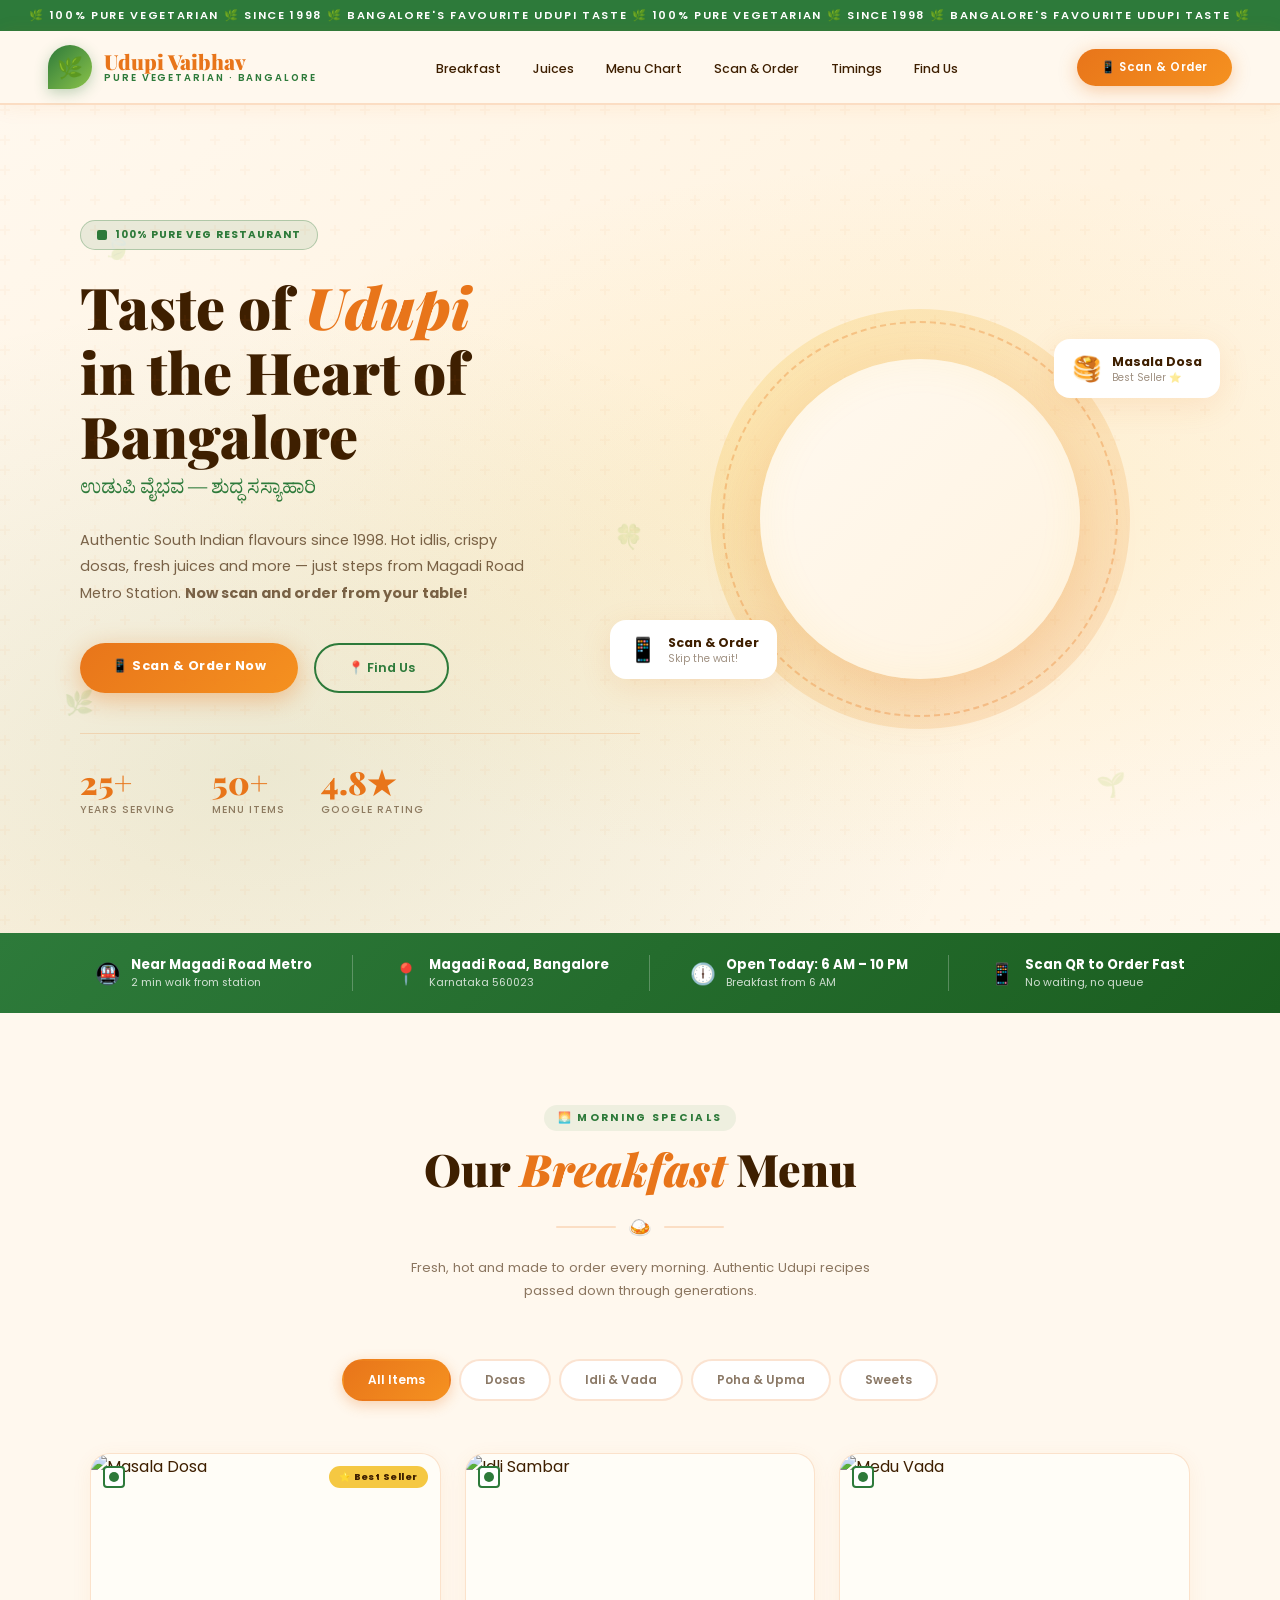
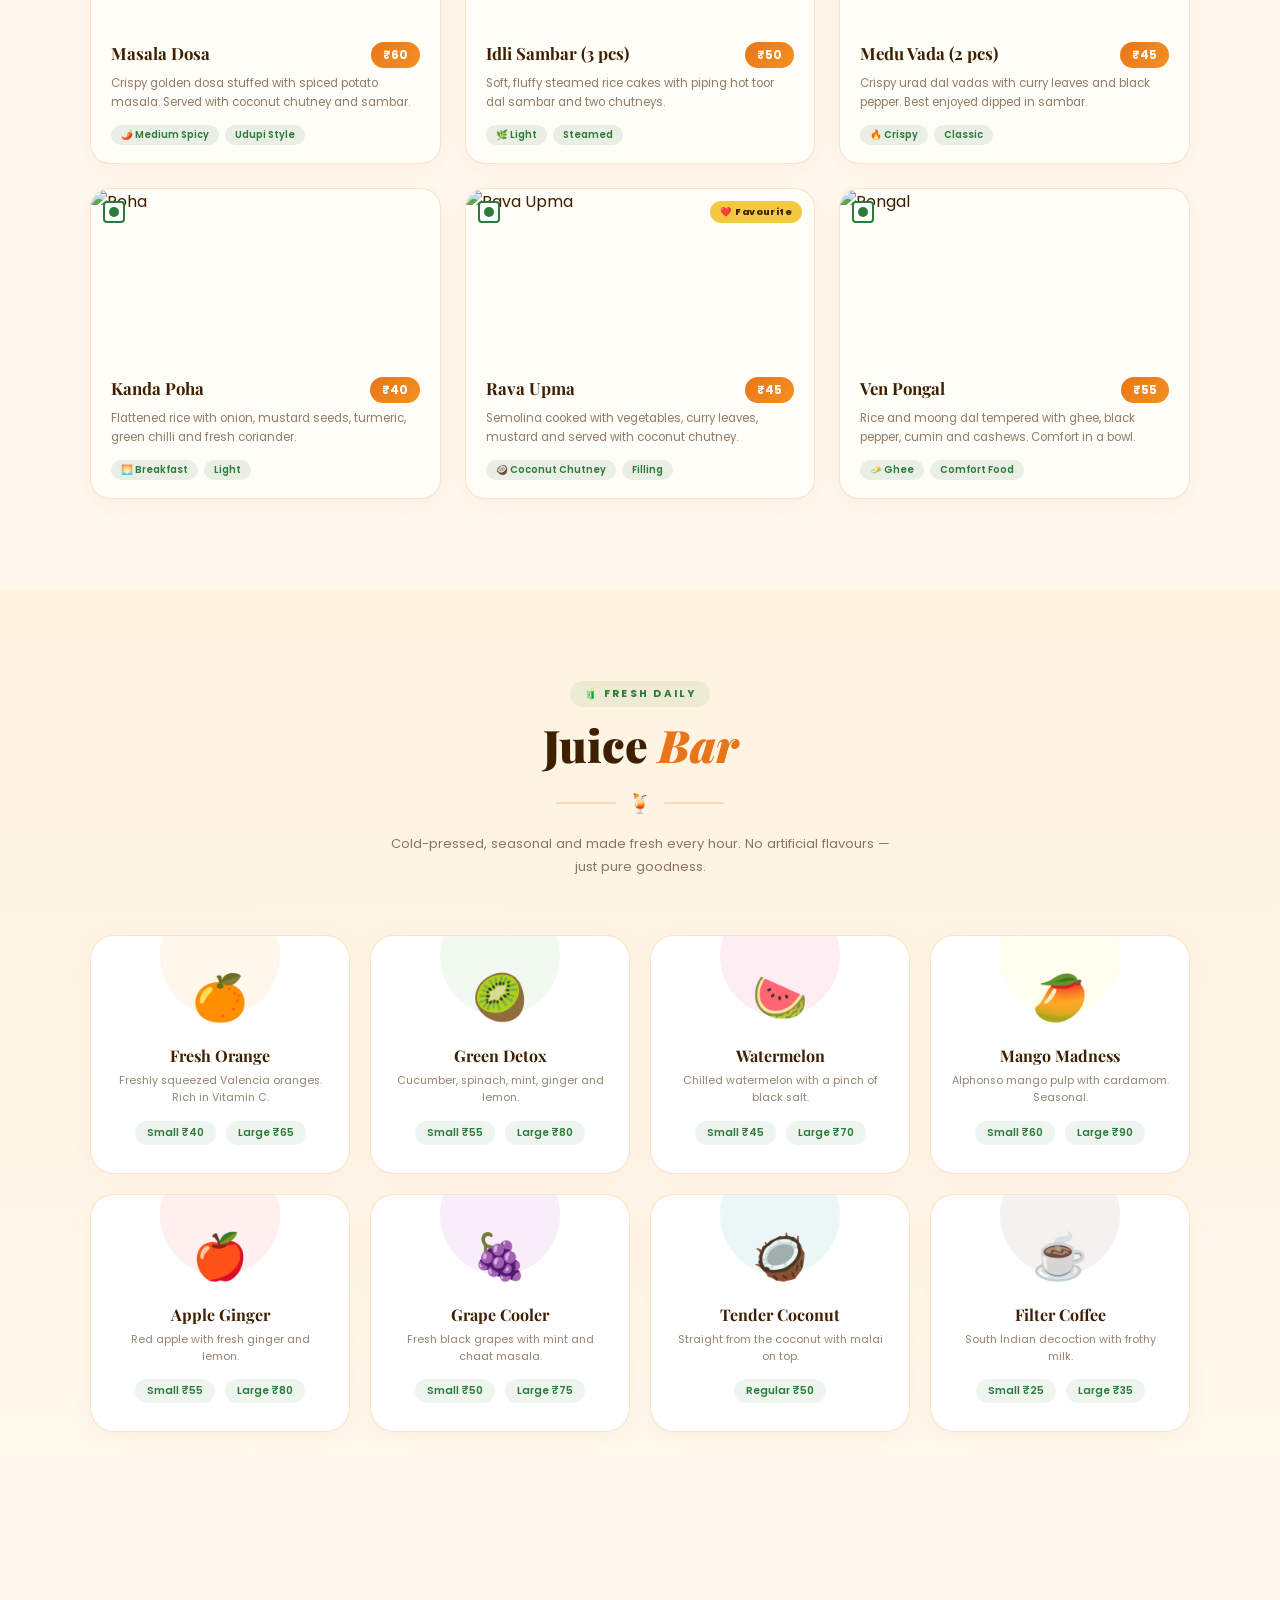
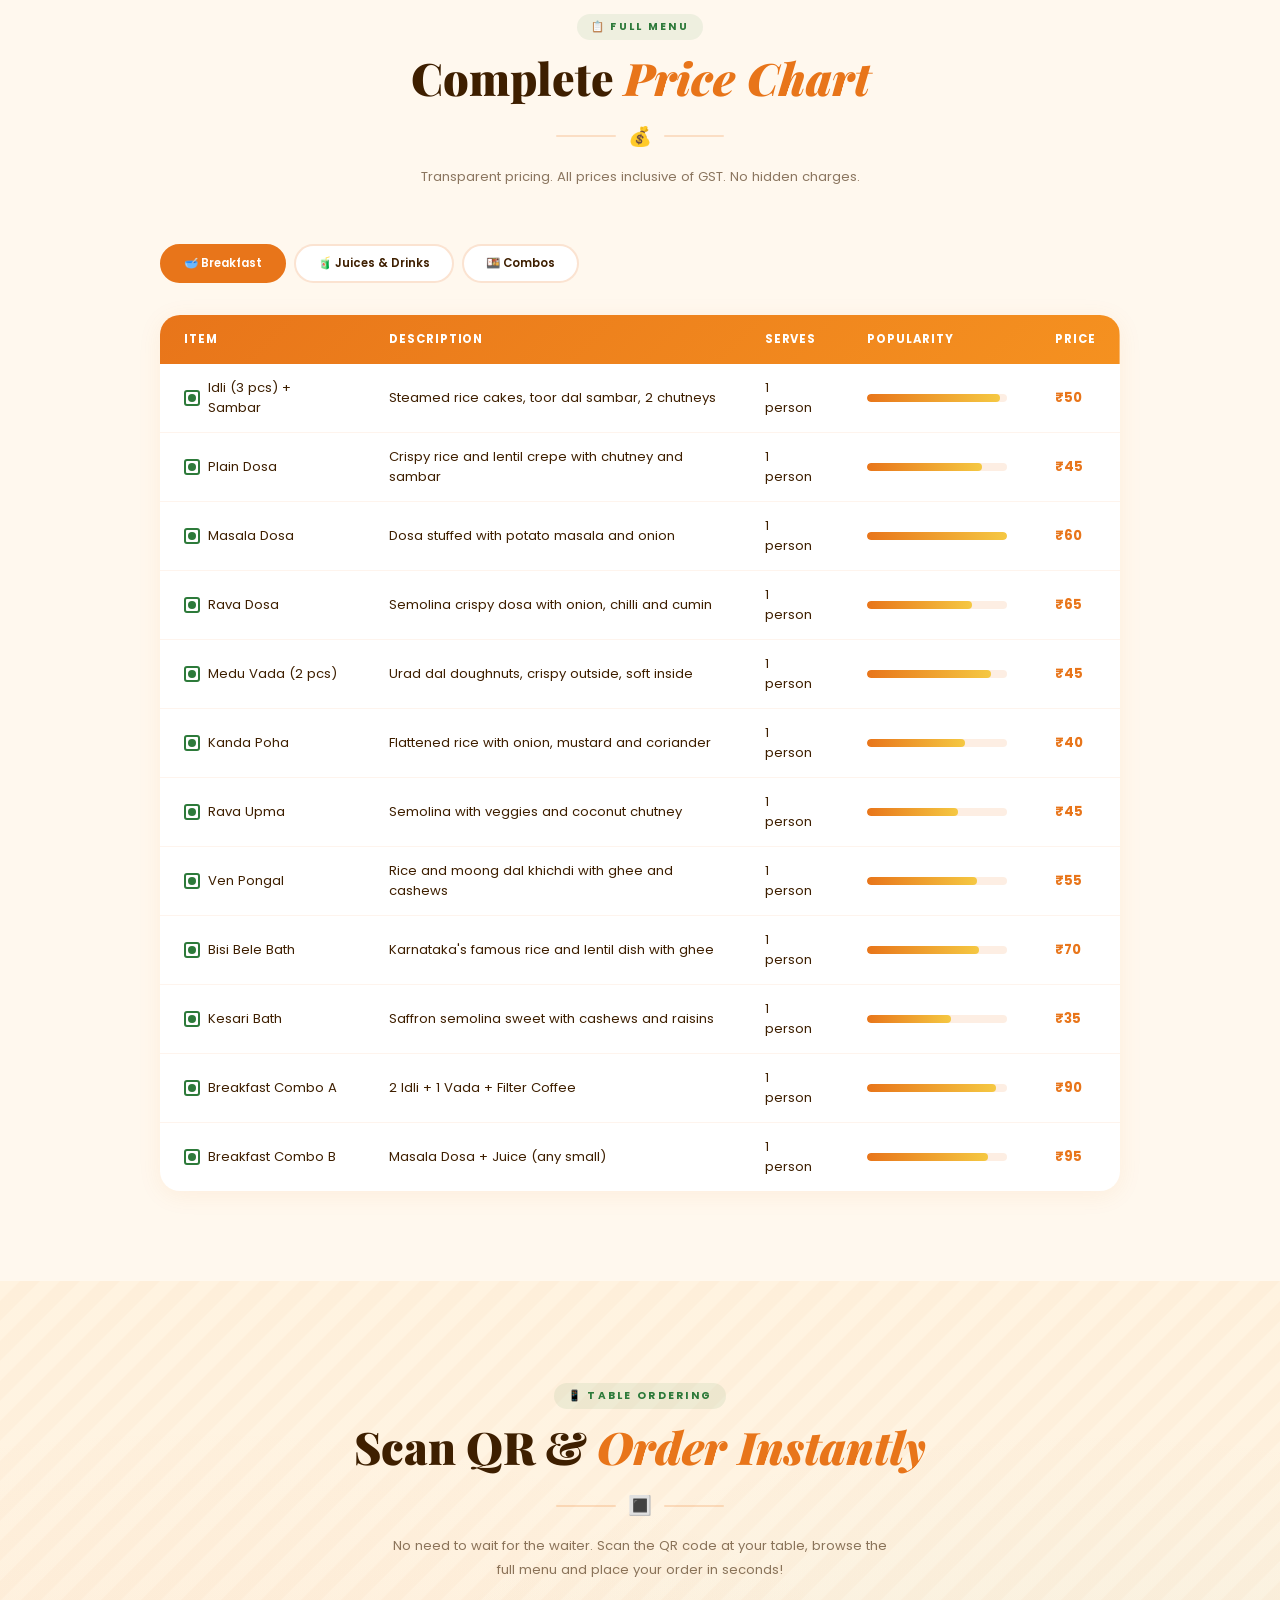
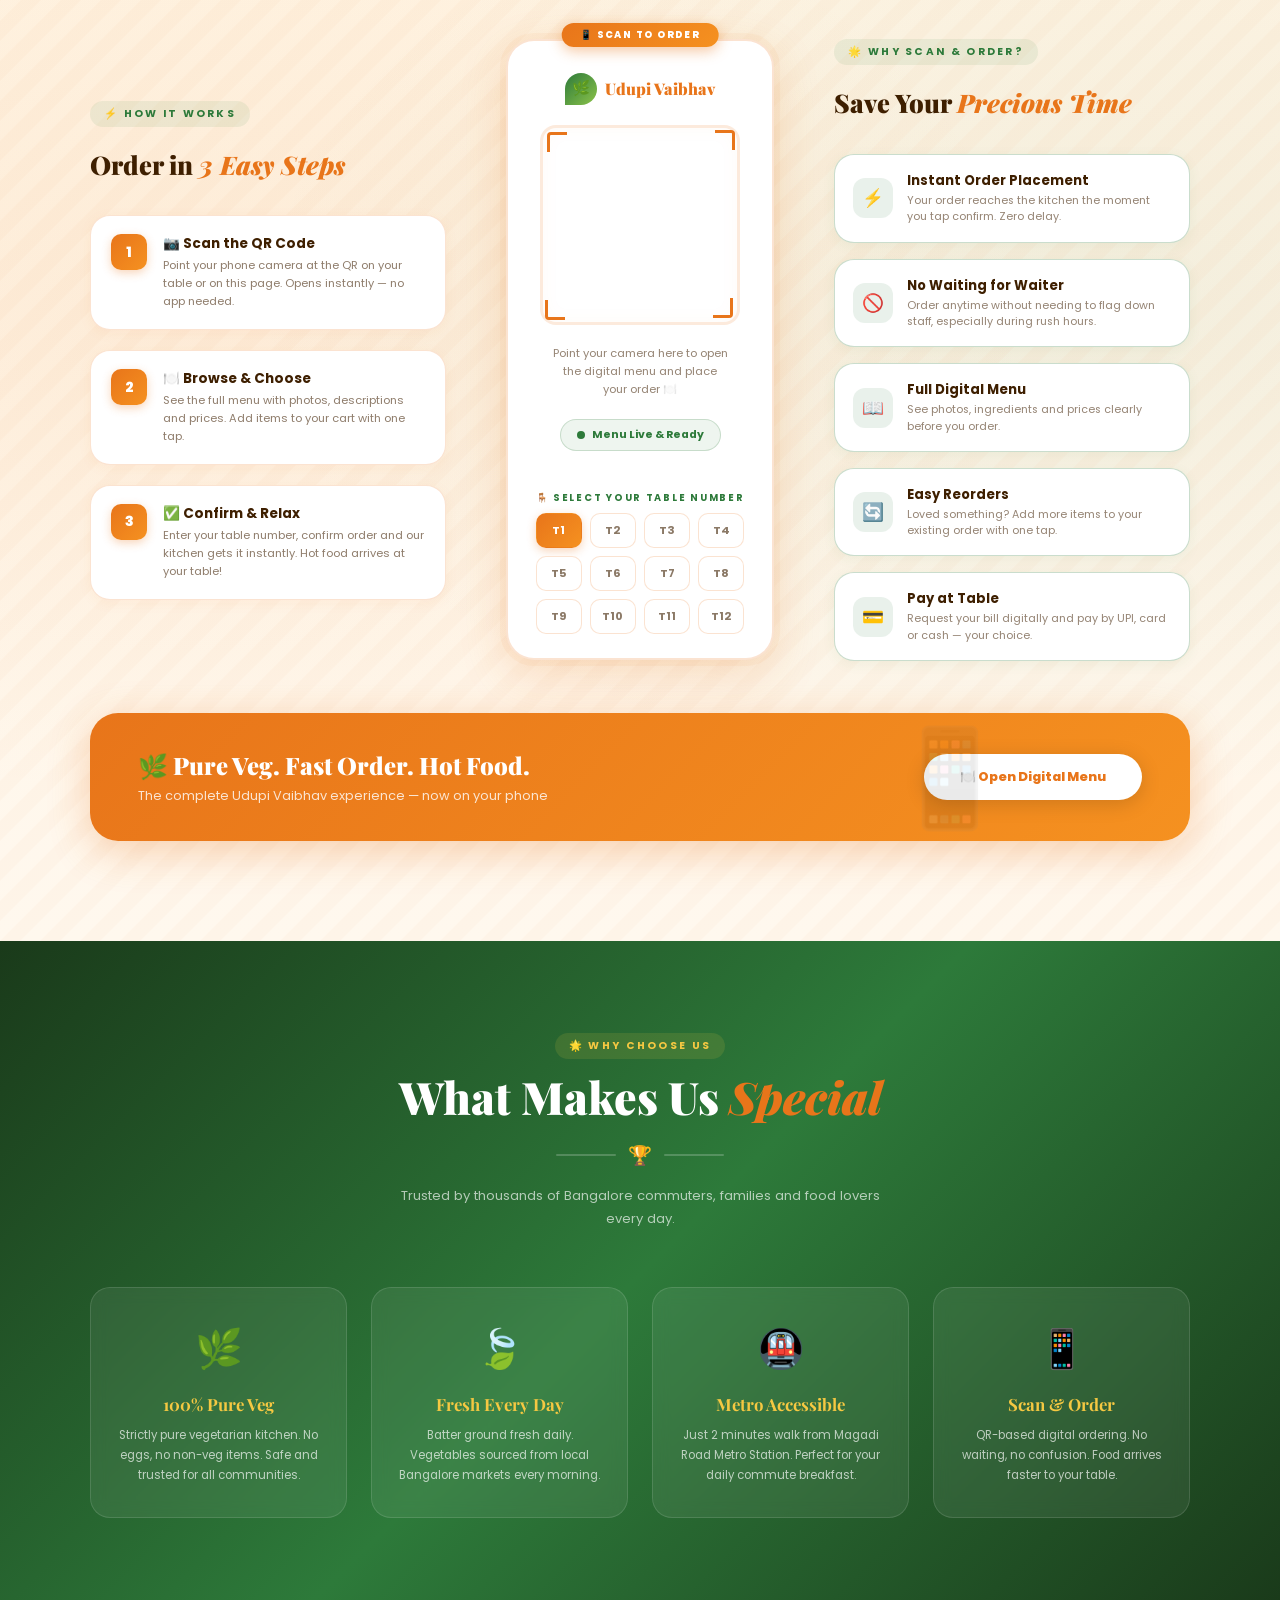
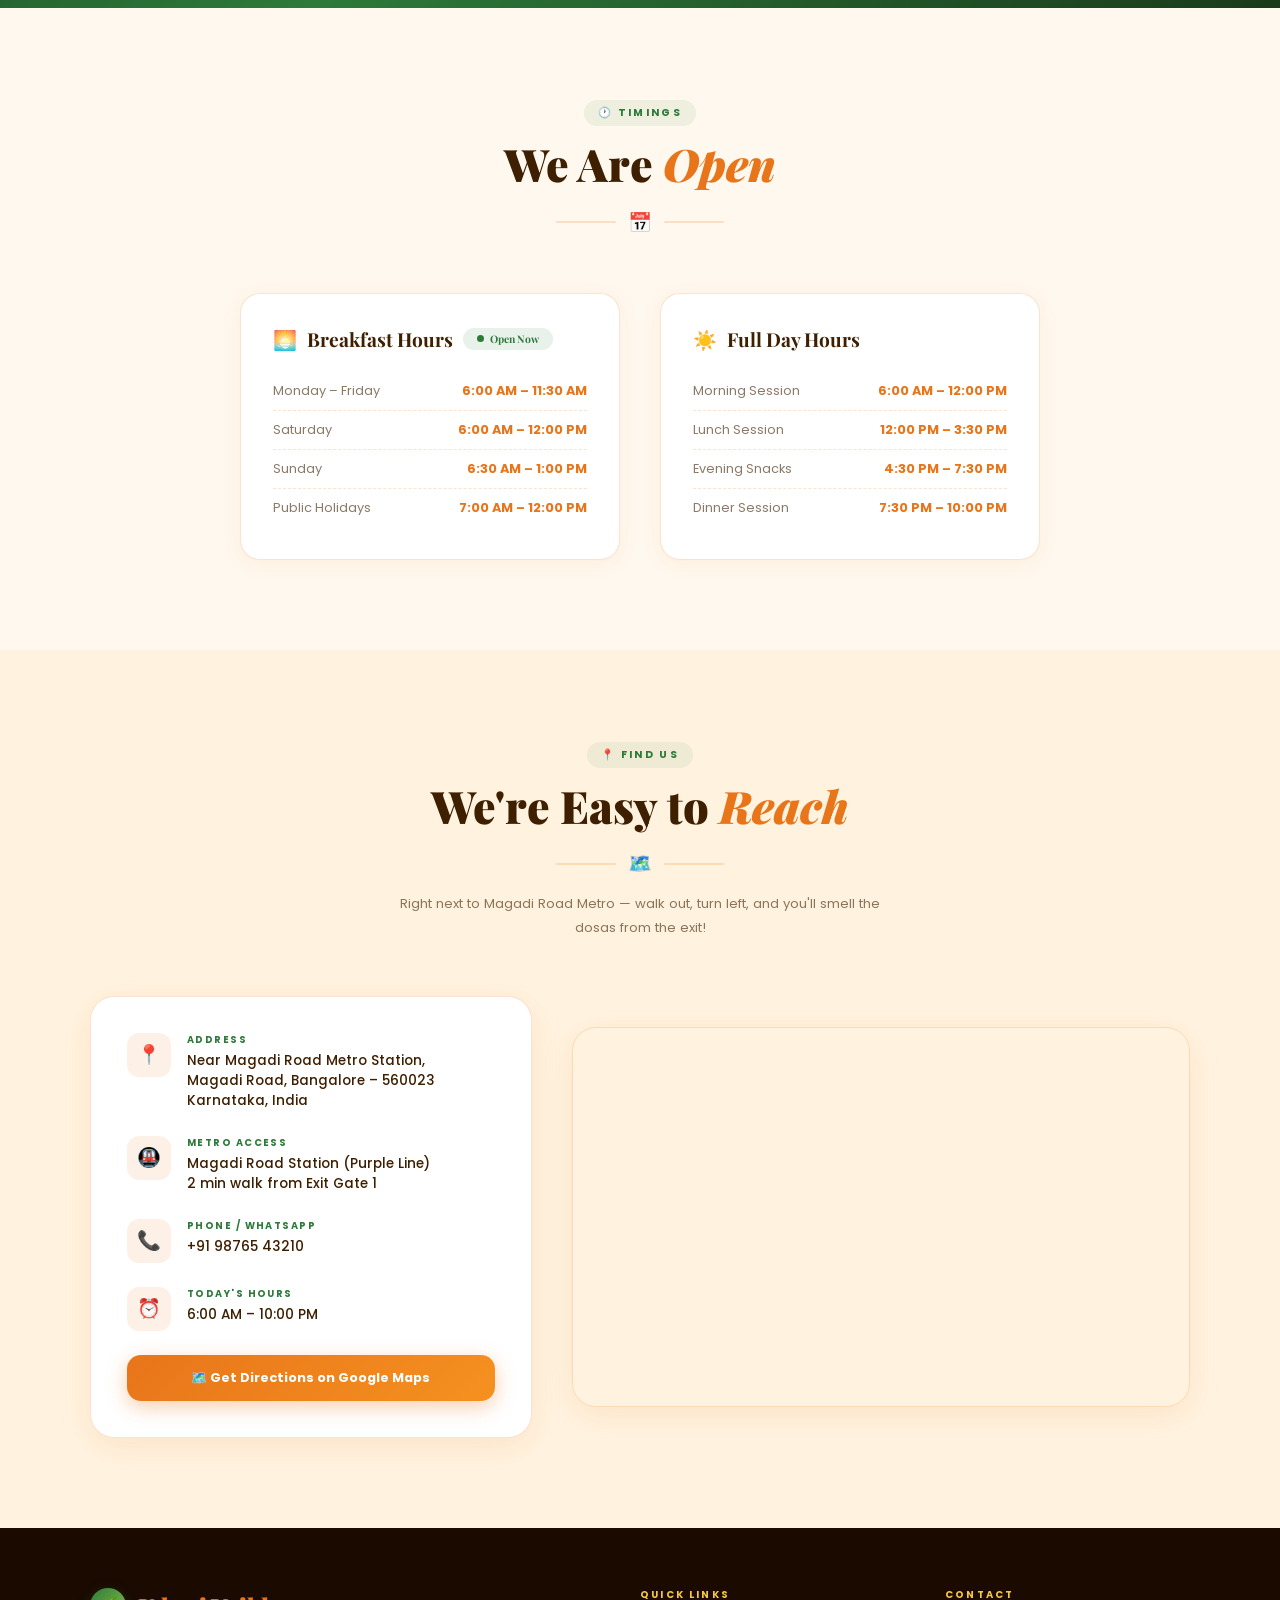
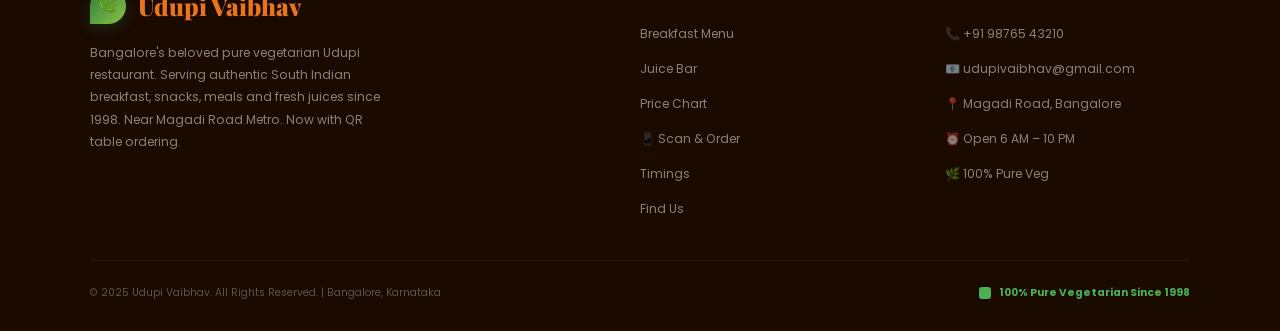
==== index.html @ 5d410c90 "Rename udupi-vaibhav.html to index.html" ====
<!DOCTYPE html>
<html lang="en">
<head>
<meta charset="UTF-8">
<meta name="viewport" content="width=device-width, initial-scale=1.0">
<title>Udupi Vaibhav – Pure Veg Restaurant, Bangalore</title>

<!-- Google Fonts -->
<link href="https://fonts.googleapis.com/css2?family=Playfair+Display:ital,wght@0,400;0,700;0,900;1,400;1,700&family=Poppins:wght@300;400;500;600;700&family=Noto+Serif+Kannada:wght@400;700&display=swap" rel="stylesheet">

<!-- ✅ External CSS File -->
<link rel="stylesheet" href="udupi-vaibhav.css">

<!-- QR Code Library -->
<script src="https://cdnjs.cloudflare.com/ajax/libs/qrcodejs/1.0.0/qrcode.min.js"></script>
</head>
<body>

<!-- TICKER BANNER -->
<div class="pure-veg-banner"></div>

<!-- NAV -->
<nav>
  <div class="nav-logo-wrap">
    <div class="logo-leaf">🌿</div>
    <div class="nav-brand">
      <span class="nav-brand-main">Udupi Vaibhav</span>
      <span class="nav-brand-sub">Pure Vegetarian · Bangalore</span>
    </div>
  </div>
  <ul class="nav-links">
    <li><a href="#breakfast">Breakfast</a></li>
    <li><a href="#juices">Juices</a></li>
    <li><a href="#price-chart">Menu Chart</a></li>
    <li><a href="#qr-order">Scan &amp; Order</a></li>
    <li><a href="#timings">Timings</a></li>
    <li><a href="#map-section">Find Us</a></li>
  </ul>
  <button class="nav-order-btn"
    onclick="document.getElementById('qr-order').scrollIntoView({behavior:'smooth'})">
    📱 Scan &amp; Order
  </button>
</nav>

<!-- HERO -->
<section id="hero">
  <div class="hero-bg-pattern"></div>
  <div class="hero-floating-leaves">
    <span class="leaf-float">🍃</span>
    <span class="leaf-float">🌿</span>
    <span class="leaf-float">🍂</span>
    <span class="leaf-float">🌱</span>
    <span class="leaf-float">🍀</span>
  </div>
  <div class="hero-text">
    <div class="hero-veg-badge">
      <div class="veg-dot"></div>
      <span>100% Pure Veg Restaurant</span>
    </div>
    <h1 class="hero-title">
      Taste of <span class="highlight">Udupi</span><br>in the Heart of<br>Bangalore
    </h1>
    <span class="hero-kannada">ಉಡುಪಿ ವೈಭವ — ಶುದ್ಧ ಸಸ್ಯಾಹಾರಿ</span>
    <p class="hero-desc">
      Authentic South Indian flavours since 1998. Hot idlis, crispy dosas,
      fresh juices and more — just steps from Magadi Road Metro Station.
      <strong>Now scan and order from your table!</strong>
    </p>
    <div class="hero-ctas">
      <a href="#qr-order" class="cta-primary">📱 Scan &amp; Order Now</a>
      <a href="#map-section" class="cta-secondary">📍 Find Us</a>
    </div>
    <div class="hero-stats">
      <div>
        <div class="hero-stat-num">25+</div>
        <div class="hero-stat-lbl">Years Serving</div>
      </div>
      <div>
        <div class="hero-stat-num">50+</div>
        <div class="hero-stat-lbl">Menu Items</div>
      </div>
      <div>
        <div class="hero-stat-num">4.8★</div>
        <div class="hero-stat-lbl">Google Rating</div>
      </div>
    </div>
  </div>
  <div class="hero-visual">
    <div class="hero-plate-ring">
      <div class="hero-plate-inner">
        <img src="https://images.unsplash.com/photo-1630383249896-424e482df921?w=400&q=85" alt="Dosa" />
      </div>
    </div>
    <div class="hero-badge-floating top">
      <span class="badge-icon">🥞</span>
      <div>
        <div class="badge-text-main">Masala Dosa</div>
        <div class="badge-text-sub">Best Seller ⭐</div>
      </div>
    </div>
    <div class="hero-badge-floating bottom">
      <span class="badge-icon">📱</span>
      <div>
        <div class="badge-text-main">Scan &amp; Order</div>
        <div class="badge-text-sub">Skip the wait!</div>
      </div>
    </div>
  </div>
</section>

<!-- LOCATION STRIP -->
<div id="location-strip">
  <div class="loc-item">
    <span class="loc-icon">🚇</span>
    <div>
      <div class="loc-text-main">Near Magadi Road Metro</div>
      <div class="loc-text-sub">2 min walk from station</div>
    </div>
  </div>
  <div class="loc-sep"></div>
  <div class="loc-item">
    <span class="loc-icon">📍</span>
    <div>
      <div class="loc-text-main">Magadi Road, Bangalore</div>
      <div class="loc-text-sub">Karnataka 560023</div>
    </div>
  </div>
  <div class="loc-sep"></div>
  <div class="loc-item">
    <span class="loc-icon">🕕</span>
    <div>
      <div class="loc-text-main">Open Today: 6 AM – 10 PM</div>
      <div class="loc-text-sub">Breakfast from 6 AM</div>
    </div>
  </div>
  <div class="loc-sep"></div>
  <div class="loc-item">
    <span class="loc-icon">📱</span>
    <div>
      <div class="loc-text-main">Scan QR to Order Fast</div>
      <div class="loc-text-sub">No waiting, no queue</div>
    </div>
  </div>
</div>

<!-- BREAKFAST MENU -->
<section id="breakfast">
  <div class="section-header reveal">
    <span class="section-tag">🌅 Morning Specials</span>
    <h2 class="section-title">Our <span>Breakfast</span> Menu</h2>
    <div class="section-divider">
      <div class="divider-line"></div>
      <span class="divider-icon">🍛</span>
      <div class="divider-line"></div>
    </div>
    <p class="section-sub">Fresh, hot and made to order every morning. Authentic Udupi recipes passed down through generations.</p>
  </div>
  <div class="menu-tabs">
    <div class="menu-tab active">All Items</div>
    <div class="menu-tab">Dosas</div>
    <div class="menu-tab">Idli &amp; Vada</div>
    <div class="menu-tab">Poha &amp; Upma</div>
    <div class="menu-tab">Sweets</div>
  </div>
  <div class="menu-grid">
    <div class="menu-card reveal">
      <div class="bestseller-ribbon">⭐ Best Seller</div>
      <div class="veg-badge-card"><div class="veg-dot-inner"></div></div>
      <img class="menu-card-img" src="https://images.unsplash.com/photo-1589301760014-d929f3979dbc?w=400&q=80" alt="Masala Dosa" />
      <div class="menu-card-body">
        <div class="menu-card-top">
          <span class="menu-card-name">Masala Dosa</span>
          <span class="menu-card-price">₹60</span>
        </div>
        <p class="menu-card-desc">Crispy golden dosa stuffed with spiced potato masala. Served with coconut chutney and sambar.</p>
        <div class="menu-card-tags">
          <span class="menu-tag">🌶️ Medium Spicy</span>
          <span class="menu-tag">Udupi Style</span>
        </div>
      </div>
    </div>
    <div class="menu-card reveal">
      <div class="veg-badge-card"><div class="veg-dot-inner"></div></div>
      <img class="menu-card-img" src="https://images.unsplash.com/photo-1567337710282-00832b415979?w=400&q=80" alt="Idli Sambar" />
      <div class="menu-card-body">
        <div class="menu-card-top">
          <span class="menu-card-name">Idli Sambar (3 pcs)</span>
          <span class="menu-card-price">₹50</span>
        </div>
        <p class="menu-card-desc">Soft, fluffy steamed rice cakes with piping hot toor dal sambar and two chutneys.</p>
        <div class="menu-card-tags">
          <span class="menu-tag">🌿 Light</span>
          <span class="menu-tag">Steamed</span>
        </div>
      </div>
    </div>
    <div class="menu-card reveal">
      <div class="veg-badge-card"><div class="veg-dot-inner"></div></div>
      <img class="menu-card-img" src="https://images.unsplash.com/photo-1606471191009-63994c53433b?w=400&q=80" alt="Medu Vada" />
      <div class="menu-card-body">
        <div class="menu-card-top">
          <span class="menu-card-name">Medu Vada (2 pcs)</span>
          <span class="menu-card-price">₹45</span>
        </div>
        <p class="menu-card-desc">Crispy urad dal vadas with curry leaves and black pepper. Best enjoyed dipped in sambar.</p>
        <div class="menu-card-tags">
          <span class="menu-tag">🔥 Crispy</span>
          <span class="menu-tag">Classic</span>
        </div>
      </div>
    </div>
    <div class="menu-card reveal">
      <div class="veg-badge-card"><div class="veg-dot-inner"></div></div>
      <img class="menu-card-img" src="https://images.unsplash.com/photo-1554520735-0a6b8b6ce8b7?w=400&q=80" alt="Poha" />
      <div class="menu-card-body">
        <div class="menu-card-top">
          <span class="menu-card-name">Kanda Poha</span>
          <span class="menu-card-price">₹40</span>
        </div>
        <p class="menu-card-desc">Flattened rice with onion, mustard seeds, turmeric, green chilli and fresh coriander.</p>
        <div class="menu-card-tags">
          <span class="menu-tag">🌅 Breakfast</span>
          <span class="menu-tag">Light</span>
        </div>
      </div>
    </div>
    <div class="menu-card reveal">
      <div class="bestseller-ribbon">❤️ Favourite</div>
      <div class="veg-badge-card"><div class="veg-dot-inner"></div></div>
      <img class="menu-card-img" src="https://images.unsplash.com/photo-1601050690597-df0568f70950?w=400&q=80" alt="Rava Upma" />
      <div class="menu-card-body">
        <div class="menu-card-top">
          <span class="menu-card-name">Rava Upma</span>
          <span class="menu-card-price">₹45</span>
        </div>
        <p class="menu-card-desc">Semolina cooked with vegetables, curry leaves, mustard and served with coconut chutney.</p>
        <div class="menu-card-tags">
          <span class="menu-tag">🥥 Coconut Chutney</span>
          <span class="menu-tag">Filling</span>
        </div>
      </div>
    </div>
    <div class="menu-card reveal">
      <div class="veg-badge-card"><div class="veg-dot-inner"></div></div>
      <img class="menu-card-img" src="https://images.unsplash.com/photo-1562802378-063ec186a863?w=400&q=80" alt="Pongal" />
      <div class="menu-card-body">
        <div class="menu-card-top">
          <span class="menu-card-name">Ven Pongal</span>
          <span class="menu-card-price">₹55</span>
        </div>
        <p class="menu-card-desc">Rice and moong dal tempered with ghee, black pepper, cumin and cashews. Comfort in a bowl.</p>
        <div class="menu-card-tags">
          <span class="menu-tag">🧈 Ghee</span>
          <span class="menu-tag">Comfort Food</span>
        </div>
      </div>
    </div>
  </div>
</section>

<!-- JUICE BAR -->
<section id="juices">
  <div class="section-header reveal">
    <span class="section-tag">🧃 Fresh Daily</span>
    <h2 class="section-title">Juice <span>Bar</span></h2>
    <div class="section-divider">
      <div class="divider-line"></div>
      <span class="divider-icon">🍹</span>
      <div class="divider-line"></div>
    </div>
    <p class="section-sub">Cold-pressed, seasonal and made fresh every hour. No artificial flavours — just pure goodness.</p>
  </div>
  <div class="juice-grid">
    <div class="juice-card orange reveal">
      <span class="juice-emoji">🍊</span>
      <div class="juice-name">Fresh Orange</div>
      <p class="juice-desc">Freshly squeezed Valencia oranges. Rich in Vitamin C.</p>
      <div class="juice-price-row"><span class="juice-size">Small ₹40</span><span class="juice-size">Large ₹65</span></div>
    </div>
    <div class="juice-card green reveal">
      <span class="juice-emoji">🥝</span>
      <div class="juice-name">Green Detox</div>
      <p class="juice-desc">Cucumber, spinach, mint, ginger and lemon.</p>
      <div class="juice-price-row"><span class="juice-size">Small ₹55</span><span class="juice-size">Large ₹80</span></div>
    </div>
    <div class="juice-card pink reveal">
      <span class="juice-emoji">🍉</span>
      <div class="juice-name">Watermelon</div>
      <p class="juice-desc">Chilled watermelon with a pinch of black salt.</p>
      <div class="juice-price-row"><span class="juice-size">Small ₹45</span><span class="juice-size">Large ₹70</span></div>
    </div>
    <div class="juice-card yellow reveal">
      <span class="juice-emoji">🥭</span>
      <div class="juice-name">Mango Madness</div>
      <p class="juice-desc">Alphonso mango pulp with cardamom. Seasonal.</p>
      <div class="juice-price-row"><span class="juice-size">Small ₹60</span><span class="juice-size">Large ₹90</span></div>
    </div>
    <div class="juice-card red reveal">
      <span class="juice-emoji">🍎</span>
      <div class="juice-name">Apple Ginger</div>
      <p class="juice-desc">Red apple with fresh ginger and lemon.</p>
      <div class="juice-price-row"><span class="juice-size">Small ₹55</span><span class="juice-size">Large ₹80</span></div>
    </div>
    <div class="juice-card purple reveal">
      <span class="juice-emoji">🍇</span>
      <div class="juice-name">Grape Cooler</div>
      <p class="juice-desc">Fresh black grapes with mint and chaat masala.</p>
      <div class="juice-price-row"><span class="juice-size">Small ₹50</span><span class="juice-size">Large ₹75</span></div>
    </div>
    <div class="juice-card teal reveal">
      <span class="juice-emoji">🥥</span>
      <div class="juice-name">Tender Coconut</div>
      <p class="juice-desc">Straight from the coconut with malai on top.</p>
      <div class="juice-price-row"><span class="juice-size">Regular ₹50</span></div>
    </div>
    <div class="juice-card brown-j reveal">
      <span class="juice-emoji">☕</span>
      <div class="juice-name">Filter Coffee</div>
      <p class="juice-desc">South Indian decoction with frothy milk.</p>
      <div class="juice-price-row"><span class="juice-size">Small ₹25</span><span class="juice-size">Large ₹35</span></div>
    </div>
  </div>
</section>

<!-- PRICE CHART -->
<section id="price-chart">
  <div class="section-header reveal">
    <span class="section-tag">📋 Full Menu</span>
    <h2 class="section-title">Complete <span>Price Chart</span></h2>
    <div class="section-divider">
      <div class="divider-line"></div>
      <span class="divider-icon">💰</span>
      <div class="divider-line"></div>
    </div>
    <p class="section-sub">Transparent pricing. All prices inclusive of GST. No hidden charges.</p>
  </div>
  <div class="chart-wrapper">
    <div class="chart-tabs reveal">
      <div class="chart-tab active">🥣 Breakfast</div>
      <div class="chart-tab">🧃 Juices &amp; Drinks</div>
      <div class="chart-tab">🍱 Combos</div>
    </div>
    <table class="chart-table reveal">
      <thead>
        <tr>
          <th>Item</th>
          <th>Description</th>
          <th>Serves</th>
          <th>Popularity</th>
          <th>Price</th>
        </tr>
      </thead>
      <tbody>
        <tr><td><span class="chart-item-name"><span class="veg-square"><span class="veg-square-dot"></span></span>Idli (3 pcs) + Sambar</span></td><td>Steamed rice cakes, toor dal sambar, 2 chutneys</td><td>1 person</td><td><div class="bar-container"><div class="bar-fill" style="width:95%"></div></div></td><td>₹50</td></tr>
        <tr><td><span class="chart-item-name"><span class="veg-square"><span class="veg-square-dot"></span></span>Plain Dosa</span></td><td>Crispy rice and lentil crepe with chutney and sambar</td><td>1 person</td><td><div class="bar-container"><div class="bar-fill" style="width:82%"></div></div></td><td>₹45</td></tr>
        <tr><td><span class="chart-item-name"><span class="veg-square"><span class="veg-square-dot"></span></span>Masala Dosa</span></td><td>Dosa stuffed with potato masala and onion</td><td>1 person</td><td><div class="bar-container"><div class="bar-fill" style="width:100%"></div></div></td><td>₹60</td></tr>
        <tr><td><span class="chart-item-name"><span class="veg-square"><span class="veg-square-dot"></span></span>Rava Dosa</span></td><td>Semolina crispy dosa with onion, chilli and cumin</td><td>1 person</td><td><div class="bar-container"><div class="bar-fill" style="width:75%"></div></div></td><td>₹65</td></tr>
        <tr><td><span class="chart-item-name"><span class="veg-square"><span class="veg-square-dot"></span></span>Medu Vada (2 pcs)</span></td><td>Urad dal doughnuts, crispy outside, soft inside</td><td>1 person</td><td><div class="bar-container"><div class="bar-fill" style="width:88%"></div></div></td><td>₹45</td></tr>
        <tr><td><span class="chart-item-name"><span class="veg-square"><span class="veg-square-dot"></span></span>Kanda Poha</span></td><td>Flattened rice with onion, mustard and coriander</td><td>1 person</td><td><div class="bar-container"><div class="bar-fill" style="width:70%"></div></div></td><td>₹40</td></tr>
        <tr><td><span class="chart-item-name"><span class="veg-square"><span class="veg-square-dot"></span></span>Rava Upma</span></td><td>Semolina with veggies and coconut chutney</td><td>1 person</td><td><div class="bar-container"><div class="bar-fill" style="width:65%"></div></div></td><td>₹45</td></tr>
        <tr><td><span class="chart-item-name"><span class="veg-square"><span class="veg-square-dot"></span></span>Ven Pongal</span></td><td>Rice and moong dal khichdi with ghee and cashews</td><td>1 person</td><td><div class="bar-container"><div class="bar-fill" style="width:78%"></div></div></td><td>₹55</td></tr>
        <tr><td><span class="chart-item-name"><span class="veg-square"><span class="veg-square-dot"></span></span>Bisi Bele Bath</span></td><td>Karnataka's famous rice and lentil dish with ghee</td><td>1 person</td><td><div class="bar-container"><div class="bar-fill" style="width:80%"></div></div></td><td>₹70</td></tr>
        <tr><td><span class="chart-item-name"><span class="veg-square"><span class="veg-square-dot"></span></span>Kesari Bath</span></td><td>Saffron semolina sweet with cashews and raisins</td><td>1 person</td><td><div class="bar-container"><div class="bar-fill" style="width:60%"></div></div></td><td>₹35</td></tr>
        <tr><td><span class="chart-item-name"><span class="veg-square"><span class="veg-square-dot"></span></span>Breakfast Combo A</span></td><td>2 Idli + 1 Vada + Filter Coffee</td><td>1 person</td><td><div class="bar-container"><div class="bar-fill" style="width:92%"></div></div></td><td>₹90</td></tr>
        <tr><td><span class="chart-item-name"><span class="veg-square"><span class="veg-square-dot"></span></span>Breakfast Combo B</span></td><td>Masala Dosa + Juice (any small)</td><td>1 person</td><td><div class="bar-container"><div class="bar-fill" style="width:86%"></div></div></td><td>₹95</td></tr>
      </tbody>
    </table>
  </div>
</section>

<!-- QR CODE — SCAN AND ORDER SECTION -->
<section id="qr-order">
  <div class="section-header reveal">
    <span class="section-tag">📱 Table Ordering</span>
    <h2 class="section-title">Scan QR &amp; <span>Order Instantly</span></h2>
    <div class="section-divider">
      <div class="divider-line"></div>
      <span class="divider-icon">🔳</span>
      <div class="divider-line"></div>
    </div>
    <p class="section-sub">No need to wait for the waiter. Scan the QR code at your table, browse the full menu and place your order in seconds!</p>
  </div>

  <div class="qr-inner">

    <!-- LEFT -->
    <div class="qr-info-left reveal">
      <p class="section-tag" style="text-align:left;">⚡ How It Works</p>
      <h3 style="font-family:var(--font-display);font-size:1.6rem;font-weight:900;color:var(--brown);margin-top:10px;line-height:1.2;">
        Order in <span style="color:var(--saffron);font-style:italic;">3 Easy Steps</span>
      </h3>
      <div class="qr-steps">
        <div class="qr-step">
          <div class="qr-step-num">1</div>
          <div>
            <div class="qr-step-title">📷 Scan the QR Code</div>
            <div class="qr-step-desc">Point your phone camera at the QR on your table or on this page. Opens instantly — no app needed.</div>
          </div>
        </div>
        <div class="qr-step">
          <div class="qr-step-num">2</div>
          <div>
            <div class="qr-step-title">🍽️ Browse &amp; Choose</div>
            <div class="qr-step-desc">See the full menu with photos, descriptions and prices. Add items to your cart with one tap.</div>
          </div>
        </div>
        <div class="qr-step">
          <div class="qr-step-num">3</div>
          <div>
            <div class="qr-step-title">✅ Confirm &amp; Relax</div>
            <div class="qr-step-desc">Enter your table number, confirm order and our kitchen gets it instantly. Hot food arrives at your table!</div>
          </div>
        </div>
      </div>
    </div>

    <!-- CENTRE QR CARD -->
    <div class="qr-card-wrap reveal">
      <div class="qr-card">
        <div class="qr-card-crown">📱 SCAN TO ORDER</div>

        <div class="qr-card-logo">
          <div class="qr-card-logo-leaf">🌿</div>
          <div class="qr-card-logo-name">Udupi Vaibhav</div>
        </div>

        <div class="qr-code-frame">
          <div class="qr-code-frame-inner">
            <div id="qr-canvas-display"></div>
          </div>
        </div>

        <p class="qr-card-instruction">Point your camera here to open the digital menu and place your order 🍽️</p>

        <div class="qr-scan-pulse">
          <div class="scan-dot"></div>
          Menu Live &amp; Ready
        </div>

        <div class="qr-table-selector">
          <label>🪑 Select Your Table Number</label>
          <div class="qr-table-grid" id="tableGrid"></div>
        </div>
      </div>
    </div>

    <!-- RIGHT -->
    <div class="qr-info-right reveal">
      <p class="section-tag" style="text-align:left;">🌟 Why Scan &amp; Order?</p>
      <h3 style="font-family:var(--font-display);font-size:1.6rem;font-weight:900;color:var(--brown);margin-top:10px;line-height:1.2;">
        Save Your <span style="color:var(--saffron);font-style:italic;">Precious Time</span>
      </h3>
      <div class="qr-benefits">
        <div class="qr-benefit">
          <div class="qr-benefit-icon">⚡</div>
          <div>
            <div class="qr-benefit-title">Instant Order Placement</div>
            <div class="qr-benefit-desc">Your order reaches the kitchen the moment you tap confirm. Zero delay.</div>
          </div>
        </div>
        <div class="qr-benefit">
          <div class="qr-benefit-icon">🚫</div>
          <div>
            <div class="qr-benefit-title">No Waiting for Waiter</div>
            <div class="qr-benefit-desc">Order anytime without needing to flag down staff, especially during rush hours.</div>
          </div>
        </div>
        <div class="qr-benefit">
          <div class="qr-benefit-icon">📖</div>
          <div>
            <div class="qr-benefit-title">Full Digital Menu</div>
            <div class="qr-benefit-desc">See photos, ingredients and prices clearly before you order.</div>
          </div>
        </div>
        <div class="qr-benefit">
          <div class="qr-benefit-icon">🔄</div>
          <div>
            <div class="qr-benefit-title">Easy Reorders</div>
            <div class="qr-benefit-desc">Loved something? Add more items to your existing order with one tap.</div>
          </div>
        </div>
        <div class="qr-benefit">
          <div class="qr-benefit-icon">💳</div>
          <div>
            <div class="qr-benefit-title">Pay at Table</div>
            <div class="qr-benefit-desc">Request your bill digitally and pay by UPI, card or cash — your choice.</div>
          </div>
        </div>
      </div>
    </div>
  </div>

  <!-- Bottom CTA -->
  <div class="qr-bottom-cta reveal">
    <div>
      <div class="qr-cta-text-main">🌿 Pure Veg. Fast Order. Hot Food.</div>
      <div class="qr-cta-text-sub">The complete Udupi Vaibhav experience — now on your phone</div>
    </div>
    <button class="qr-cta-btn" onclick="alert('Opening digital menu...\n\nIn production this links to your live ordering page!')">
      🍽️ Open Digital Menu
    </button>
  </div>
</section>

<!-- WHY US -->
<section id="whyus">
  <div class="section-header reveal">
    <span class="section-tag">🌟 Why Choose Us</span>
    <h2 class="section-title" style="color:#fff">What Makes Us <span>Special</span></h2>
    <div class="section-divider">
      <div class="divider-line"></div>
      <span class="divider-icon">🏆</span>
      <div class="divider-line"></div>
    </div>
    <p class="section-sub" style="color:rgba(255,255,255,0.65)">Trusted by thousands of Bangalore commuters, families and food lovers every day.</p>
  </div>
  <div class="whyus-grid">
    <div class="whyus-card reveal">
      <span class="whyus-icon">🌿</span>
      <div class="whyus-title">100% Pure Veg</div>
      <p class="whyus-desc">Strictly pure vegetarian kitchen. No eggs, no non-veg items. Safe and trusted for all communities.</p>
    </div>
    <div class="whyus-card reveal">
      <span class="whyus-icon">🍃</span>
      <div class="whyus-title">Fresh Every Day</div>
      <p class="whyus-desc">Batter ground fresh daily. Vegetables sourced from local Bangalore markets every morning.</p>
    </div>
    <div class="whyus-card reveal">
      <span class="whyus-icon">🚇</span>
      <div class="whyus-title">Metro Accessible</div>
      <p class="whyus-desc">Just 2 minutes walk from Magadi Road Metro Station. Perfect for your daily commute breakfast.</p>
    </div>
    <div class="whyus-card reveal">
      <span class="whyus-icon">📱</span>
      <div class="whyus-title">Scan &amp; Order</div>
      <p class="whyus-desc">QR-based digital ordering. No waiting, no confusion. Food arrives faster to your table.</p>
    </div>
  </div>
</section>

<!-- TIMINGS -->
<section id="timings">
  <div class="section-header reveal">
    <span class="section-tag">🕐 Timings</span>
    <h2 class="section-title">We Are <span>Open</span></h2>
    <div class="section-divider">
      <div class="divider-line"></div>
      <span class="divider-icon">📅</span>
      <div class="divider-line"></div>
    </div>
  </div>
  <div class="timings-wrapper">
    <div class="timing-block reveal">
      <div class="timing-block-title">
        <span>🌅</span> Breakfast Hours
        <div class="timing-status"><div class="status-dot"></div>Open Now</div>
      </div>
      <div class="timing-row"><span class="timing-day">Monday – Friday</span><span class="timing-time">6:00 AM – 11:30 AM</span></div>
      <div class="timing-row"><span class="timing-day">Saturday</span><span class="timing-time">6:00 AM – 12:00 PM</span></div>
      <div class="timing-row"><span class="timing-day">Sunday</span><span class="timing-time">6:30 AM – 1:00 PM</span></div>
      <div class="timing-row"><span class="timing-day">Public Holidays</span><span class="timing-time">7:00 AM – 12:00 PM</span></div>
    </div>
    <div class="timing-block reveal">
      <div class="timing-block-title"><span>☀️</span> Full Day Hours</div>
      <div class="timing-row"><span class="timing-day">Morning Session</span><span class="timing-time">6:00 AM – 12:00 PM</span></div>
      <div class="timing-row"><span class="timing-day">Lunch Session</span><span class="timing-time">12:00 PM – 3:30 PM</span></div>
      <div class="timing-row"><span class="timing-day">Evening Snacks</span><span class="timing-time">4:30 PM – 7:30 PM</span></div>
      <div class="timing-row"><span class="timing-day">Dinner Session</span><span class="timing-time">7:30 PM – 10:00 PM</span></div>
    </div>
  </div>
</section>

<!-- MAP -->
<section id="map-section">
  <div class="section-header reveal">
    <span class="section-tag">📍 Find Us</span>
    <h2 class="section-title">We're Easy to <span>Reach</span></h2>
    <div class="section-divider">
      <div class="divider-line"></div>
      <span class="divider-icon">🗺️</span>
      <div class="divider-line"></div>
    </div>
    <p class="section-sub">Right next to Magadi Road Metro — walk out, turn left, and you'll smell the dosas from the exit!</p>
  </div>
  <div class="map-wrapper">
    <div class="map-info-card reveal">
      <div class="map-info-item">
        <div class="map-info-icon">📍</div>
        <div>
          <div class="map-info-label">Address</div>
          <div class="map-info-val">Near Magadi Road Metro Station,<br>Magadi Road, Bangalore – 560023<br>Karnataka, India</div>
        </div>
      </div>
      <div class="map-info-item">
        <div class="map-info-icon">🚇</div>
        <div>
          <div class="map-info-label">Metro Access</div>
          <div class="map-info-val">Magadi Road Station (Purple Line)<br>2 min walk from Exit Gate 1</div>
        </div>
      </div>
      <div class="map-info-item">
        <div class="map-info-icon">📞</div>
        <div>
          <div class="map-info-label">Phone / WhatsApp</div>
          <div class="map-info-val">+91 98765 43210</div>
        </div>
      </div>
      <div class="map-info-item">
        <div class="map-info-icon">⏰</div>
        <div>
          <div class="map-info-label">Today's Hours</div>
          <div class="map-info-val">6:00 AM – 10:00 PM</div>
        </div>
      </div>
      <a href="https://maps.google.com/?q=Magadi+Road+Metro+Station+Bangalore" target="_blank" class="map-directions-btn">
        🗺️ Get Directions on Google Maps
      </a>
    </div>
    <div class="map-embed reveal">
      <iframe
        src="https://www.google.com/maps/embed?pb=!1m18!1m12!1m3!1d3887.840879474894!2d77.54688867484!3d12.977800987327!2m3!1f0!2f0!3f0!3m2!1i1024!2i768!4f13.1!3m3!1m2!1s0x3bae3d8a9e3d2e6b%3A0x4a0b3c1d5e6f7a8b!2sMagadi%20Road%20Metro%20Station!5e0!3m2!1sen!2sin!4v1710000000000"
        allowfullscreen loading="lazy" referrerpolicy="no-referrer-when-downgrade"
        title="Udupi Vaibhav Location">
      </iframe>
    </div>
  </div>
</section>

<!-- FOOTER -->
<footer>
  <div class="footer-grid">
    <div>
      <div class="footer-brand-logo">
        <div class="logo-leaf" style="width:36px;height:36px;font-size:1rem;">🌿</div>
        <div class="footer-brand-name">Udupi Vaibhav</div>
      </div>
      <p class="footer-desc">Bangalore's beloved pure vegetarian Udupi restaurant. Serving authentic South Indian breakfast, snacks, meals and fresh juices since 1998. Near Magadi Road Metro. Now with QR table ordering.</p>
    </div>
    <div>
      <p class="footer-col-title">Quick Links</p>
      <ul class="footer-links">
        <li><a href="#breakfast">Breakfast Menu</a></li>
        <li><a href="#juices">Juice Bar</a></li>
        <li><a href="#price-chart">Price Chart</a></li>
        <li><a href="#qr-order">📱 Scan &amp; Order</a></li>
        <li><a href="#timings">Timings</a></li>
        <li><a href="#map-section">Find Us</a></li>
      </ul>
    </div>
    <div>
      <p class="footer-col-title">Contact</p>
      <ul class="footer-links">
        <li><a href="#">📞 +91 98765 43210</a></li>
        <li><a href="#">📧 udupivaibhav@gmail.com</a></li>
        <li><a href="#">📍 Magadi Road, Bangalore</a></li>
        <li><a href="#">⏰ Open 6 AM – 10 PM</a></li>
        <li><a href="#">🌿 100% Pure Veg</a></li>
      </ul>
    </div>
  </div>
  <div class="footer-bottom">
    <p class="footer-copy">© 2025 Udupi Vaibhav. All Rights Reserved. | Bangalore, Karnataka</p>
    <div class="footer-pure-veg">
      <div class="veg-dot" style="width:12px;height:12px;border-radius:3px;background:var(--green-lt);border-color:var(--green-lt);"></div>
      100% Pure Vegetarian Since 1998
    </div>
  </div>
</footer>

<script>
/* Scroll Reveal */
const reveals = document.querySelectorAll('.reveal');
const io = new IntersectionObserver(entries => {
  entries.forEach((e, i) => {
    if (e.isIntersecting) {
      setTimeout(() => e.target.classList.add('in'), i * 90);
      io.unobserve(e.target);
    }
  });
}, { threshold: 0.1 });
reveals.forEach(el => io.observe(el));

/* Bar animations */
const bars = document.querySelectorAll('.bar-fill');
const barObs = new IntersectionObserver(entries => {
  entries.forEach(e => {
    if (e.isIntersecting) {
      const w = e.target.style.width;
      e.target.style.width = '0%';
      setTimeout(() => { e.target.style.width = w; }, 200);
      barObs.unobserve(e.target);
    }
  });
}, { threshold: 0.3 });
bars.forEach(b => barObs.observe(b));

/* Tab switches */
document.querySelectorAll('.menu-tab').forEach(tab => {
  tab.addEventListener('click', () => {
    document.querySelectorAll('.menu-tab').forEach(t => t.classList.remove('active'));
    tab.classList.add('active');
  });
});
document.querySelectorAll('.chart-tab').forEach(tab => {
  tab.addEventListener('click', () => {
    document.querySelectorAll('.chart-tab').forEach(t => t.classList.remove('active'));
    tab.classList.add('active');
  });
});

/* QR CODE GENERATOR */
let currentTable = 1;

/* Build table buttons T1–T12 */
const tableGrid = document.getElementById('tableGrid');
for (let i = 1; i <= 12; i++) {
  const btn = document.createElement('button');
  btn.className = 'table-btn' + (i === 1 ? ' selected' : '');
  btn.textContent = 'T' + i;
  btn.addEventListener('click', () => {
    document.querySelectorAll('.table-btn').forEach(b => b.classList.remove('selected'));
    btn.classList.add('selected');
    currentTable = i;
    generateQR(i);
  });
  tableGrid.appendChild(btn);
}

function generateQR(tableNum) {
  const container = document.getElementById('qr-canvas-display');
  container.innerHTML = '';

  const url = 'https://udupivaibhav.menu/order?table=' + tableNum
            + '&place=Udupi+Vaibhav+Magadi+Road+Bangalore';

  new QRCode(container, {
    text:         url,
    width:        172,
    height:       172,
    colorDark:    '#3E1F00',
    colorLight:   '#FFFFFF',
    correctLevel: QRCode.CorrectLevel.H
  });

  /* Make generated element fill the frame */
  setTimeout(() => {
    const el = container.querySelector('img') || container.querySelector('canvas');
    if (el) {
      el.style.cssText = 'width:100%;height:100%;border-radius:8px;display:block;';
    }
  }, 150);
}

window.addEventListener('load', () => generateQR(1));
</script>
</body>
</html>
---- udupi-vaibhav.css ----
/* ============================================================
   UDUPI VAIBHAV — RESTAURANT WEBSITE STYLESHEET
   Pure Veg | Magadi Road, Bangalore
   Author: Udupi Vaibhav Web Team
   Version: 2.0
   ============================================================ */

/* ===== CSS CUSTOM PROPERTIES ===== */
:root {
  --saffron:        #E8751A;
  --saffron2:       #F59120;
  --turmeric:       #F5C842;
  --green:          #2D7A3A;
  --green-lt:       #4CAF50;
  --leaf:           #8BC34A;
  --cream:          #FFF8EE;
  --brown:          #3E1F00;
  --warm-dark:      #1A0A00;
  --card-bg:        #FFFDF7;
  --border:         rgba(232, 117, 26, 0.2);
  --border-green:   rgba(45, 122, 58, 0.25);
  --shadow:         0 8px 32px rgba(232, 117, 26, 0.12);
  --shadow-hover:   0 16px 48px rgba(232, 117, 26, 0.2);
  --shadow-green:   0 8px 32px rgba(45, 122, 58, 0.2);
  --radius-sm:      12px;
  --radius-md:      20px;
  --radius-lg:      28px;
  --radius-pill:    50px;
  --font-display:   'Playfair Display', serif;
  --font-body:      'Poppins', sans-serif;
  --font-kannada:   'Noto Serif Kannada', serif;
  --transition:     0.3s ease;
  --transition-fast:0.2s ease;
}

/* ===== RESET & BASE ===== */
*, *::before, *::after {
  margin: 0;
  padding: 0;
  box-sizing: border-box;
}

html {
  scroll-behavior: smooth;
  font-size: 16px;
}

body {
  font-family: var(--font-body);
  background: var(--cream);
  color: var(--brown);
  overflow-x: hidden;
  -webkit-font-smoothing: antialiased;
}

img {
  max-width: 100%;
  display: block;
}

a {
  text-decoration: none;
  color: inherit;
}

button {
  cursor: pointer;
  font-family: var(--font-body);
}

/* ===== TICKER BANNER ===== */
.pure-veg-banner {
  background: var(--green);
  color: #fff;
  text-align: center;
  padding: 7px 0;
  font-size: 0.7rem;
  letter-spacing: 0.25em;
  text-transform: uppercase;
  font-weight: 600;
  position: relative;
  overflow: hidden;
}

.pure-veg-banner::before {
  content: '🌿 100% Pure Vegetarian 🌿 Since 1998 🌿 Bangalore\'s Favourite Udupi Taste 🌿 100% Pure Vegetarian 🌿 Since 1998 🌿 Bangalore\'s Favourite Udupi Taste 🌿';
  display: block;
  white-space: nowrap;
  animation: ticker 22s linear infinite;
  letter-spacing: 0.15em;
}

/* ===== NAVIGATION ===== */
nav {
  position: sticky;
  top: 0;
  z-index: 999;
  background: rgba(255, 248, 238, 0.97);
  backdrop-filter: blur(14px);
  -webkit-backdrop-filter: blur(14px);
  border-bottom: 2px solid var(--border);
  padding: 0 48px;
  display: flex;
  align-items: center;
  justify-content: space-between;
  box-shadow: 0 2px 20px rgba(232, 117, 26, 0.08);
}

.nav-logo-wrap {
  display: flex;
  align-items: center;
  gap: 12px;
  padding: 14px 0;
}

.logo-leaf {
  width: 44px;
  height: 44px;
  background: linear-gradient(135deg, var(--green), var(--leaf));
  border-radius: 50% 50% 50% 0;
  display: flex;
  align-items: center;
  justify-content: center;
  font-size: 1.3rem;
  box-shadow: 0 4px 14px rgba(45, 122, 58, 0.3);
  transition: transform var(--transition);
}

.logo-leaf:hover { transform: rotate(-10deg) scale(1.08); }

.nav-brand { line-height: 1.1; }

.nav-brand-main {
  font-family: var(--font-display);
  font-size: 1.3rem;
  font-weight: 900;
  color: var(--saffron);
  display: block;
}

.nav-brand-sub {
  font-size: 0.6rem;
  font-weight: 600;
  letter-spacing: 0.2em;
  text-transform: uppercase;
  color: var(--green);
  display: block;
}

.nav-links {
  display: flex;
  gap: 32px;
  list-style: none;
}

.nav-links a {
  font-size: 0.78rem;
  font-weight: 500;
  color: var(--brown);
  position: relative;
  padding-bottom: 3px;
  transition: color var(--transition-fast);
}

.nav-links a::after {
  content: '';
  position: absolute;
  bottom: 0;
  left: 0;
  width: 0;
  height: 2px;
  background: var(--saffron);
  transition: width var(--transition);
}

.nav-links a:hover { color: var(--saffron); }
.nav-links a:hover::after { width: 100%; }

.nav-order-btn {
  padding: 10px 24px;
  background: linear-gradient(135deg, var(--saffron), var(--saffron2));
  color: #fff;
  border: none;
  border-radius: var(--radius-pill);
  font-size: 0.72rem;
  font-weight: 600;
  letter-spacing: 0.05em;
  box-shadow: 0 4px 18px rgba(232, 117, 26, 0.35);
  transition: transform var(--transition-fast), box-shadow var(--transition-fast);
}

.nav-order-btn:hover {
  transform: translateY(-2px);
  box-shadow: 0 8px 24px rgba(232, 117, 26, 0.5);
}

/* ===== HERO ===== */
#hero {
  min-height: 92vh;
  background:
    radial-gradient(ellipse at 70% 50%, rgba(245, 200, 66, 0.14) 0%, transparent 60%),
    radial-gradient(ellipse at 20% 80%, rgba(45, 122, 58, 0.09) 0%, transparent 50%),
    linear-gradient(145deg, #FFF8EE 0%, #FFF3E0 50%, #FFF8EE 100%);
  display: grid;
  grid-template-columns: 1fr 1fr;
  align-items: center;
  padding: 60px 80px;
  position: relative;
  overflow: hidden;
}

.hero-bg-pattern {
  position: absolute;
  inset: 0;
  pointer-events: none;
  opacity: 0.04;
  background-image: url("data:image/svg+xml,%3Csvg width='60' height='60' viewBox='0 0 60 60' xmlns='http://www.w3.org/2000/svg'%3E%3Cg fill='none' fill-rule='evenodd'%3E%3Cg fill='%23E8751A' fill-opacity='1'%3E%3Cpath d='M36 34v-4h-2v4h-4v2h4v4h2v-4h4v-2h-4zm0-30V0h-2v4h-4v2h4v4h2V6h4V4h-4zM6 34v-4H4v4H0v2h4v4h2v-4h4v-2H6zM6 4V0H4v4H0v2h4v4h2V6h4V4H6z'/%3E%3C/g%3E%3C/g%3E%3C/svg%3E");
}

.hero-floating-leaves {
  position: absolute;
  inset: 0;
  pointer-events: none;
  overflow: hidden;
}

.leaf-float {
  position: absolute;
  font-size: 1.5rem;
  opacity: 0.15;
  animation: floatLeaf 8s ease-in-out infinite;
}

.leaf-float:nth-child(1) { top: 15%; left: 8%;  animation-delay: 0s; }
.leaf-float:nth-child(2) { top: 70%; left: 5%;  animation-delay: 1.5s; }
.leaf-float:nth-child(3) { top: 30%; right: 6%; animation-delay: 0.8s; }
.leaf-float:nth-child(4) { top: 80%; right: 12%;animation-delay: 2.2s; }
.leaf-float:nth-child(5) { top: 50%; left: 48%; animation-delay: 1s; }

.hero-veg-badge {
  display: inline-flex;
  align-items: center;
  gap: 8px;
  background: rgba(45, 122, 58, 0.1);
  border: 1px solid rgba(45, 122, 58, 0.3);
  padding: 6px 16px;
  border-radius: var(--radius-pill);
  margin-bottom: 24px;
}

.veg-dot {
  width: 10px;
  height: 10px;
  border-radius: 2px;
  border: 2px solid var(--green);
  background: var(--green);
}

.hero-veg-badge span {
  font-size: 0.65rem;
  font-weight: 700;
  color: var(--green);
  letter-spacing: 0.1em;
  text-transform: uppercase;
}

.hero-title {
  font-family: var(--font-display);
  font-size: clamp(2.6rem, 4.5vw, 4.2rem);
  font-weight: 900;
  line-height: 1.12;
  color: var(--brown);
  margin-bottom: 8px;
}

.hero-title .highlight {
  color: var(--saffron);
  font-style: italic;
}

.hero-kannada {
  font-family: var(--font-kannada);
  font-size: 1.2rem;
  color: var(--green);
  margin-bottom: 20px;
  display: block;
}

.hero-desc {
  font-size: 0.9rem;
  line-height: 1.85;
  color: rgba(62, 31, 0, 0.68);
  max-width: 460px;
  margin-bottom: 36px;
}

.hero-ctas {
  display: flex;
  gap: 16px;
  flex-wrap: wrap;
}

.cta-primary {
  padding: 14px 32px;
  background: linear-gradient(135deg, var(--saffron), var(--saffron2));
  color: #fff;
  border-radius: var(--radius-pill);
  font-size: 0.8rem;
  font-weight: 700;
  letter-spacing: 0.04em;
  box-shadow: 0 6px 24px rgba(232, 117, 26, 0.4);
  transition: transform var(--transition-fast), box-shadow var(--transition-fast);
}

.cta-primary:hover {
  transform: translateY(-3px);
  box-shadow: 0 10px 32px rgba(232, 117, 26, 0.52);
}

.cta-secondary {
  padding: 14px 32px;
  border: 2px solid var(--green);
  color: var(--green);
  border-radius: var(--radius-pill);
  font-size: 0.8rem;
  font-weight: 600;
  transition: background var(--transition), color var(--transition);
}

.cta-secondary:hover { background: var(--green); color: #fff; }

.hero-stats {
  display: flex;
  gap: 36px;
  margin-top: 40px;
  padding-top: 32px;
  border-top: 1px solid var(--border);
}

.hero-stat-num {
  font-family: var(--font-display);
  font-size: 2rem;
  font-weight: 900;
  color: var(--saffron);
  line-height: 1;
}

.hero-stat-lbl {
  font-size: 0.65rem;
  font-weight: 500;
  color: rgba(62, 31, 0, 0.55);
  text-transform: uppercase;
  letter-spacing: 0.1em;
  margin-top: 4px;
}

/* Hero Visual */
.hero-visual {
  position: relative;
  display: flex;
  align-items: center;
  justify-content: center;
}

.hero-plate-ring {
  width: 420px;
  height: 420px;
  border-radius: 50%;
  background: linear-gradient(135deg, rgba(245, 200, 66, 0.25), rgba(232, 117, 26, 0.15));
  display: flex;
  align-items: center;
  justify-content: center;
  position: relative;
  animation: spinSlow 30s linear infinite;
}

.hero-plate-ring::before {
  content: '';
  position: absolute;
  inset: 12px;
  border-radius: 50%;
  border: 2px dashed rgba(232, 117, 26, 0.3);
}

.hero-plate-inner {
  width: 320px;
  height: 320px;
  border-radius: 50%;
  background: linear-gradient(135deg, #fff9f0, #fff3e0);
  display: flex;
  align-items: center;
  justify-content: center;
  box-shadow: 0 20px 60px rgba(232, 117, 26, 0.2), inset 0 0 40px rgba(245, 200, 66, 0.08);
  animation: spinSlow 30s linear infinite reverse;
  overflow: hidden;
}

.hero-plate-inner img {
  width: 100%;
  height: 100%;
  object-fit: cover;
  border-radius: 50%;
}

.hero-badge-floating {
  position: absolute;
  background: #fff;
  border-radius: 16px;
  padding: 12px 18px;
  box-shadow: var(--shadow);
  display: flex;
  align-items: center;
  gap: 10px;
  animation: floatBadge 3s ease-in-out infinite;
}

.hero-badge-floating.top    { top: 30px;    right: -20px; animation-delay: 0s; }
.hero-badge-floating.bottom { bottom: 50px; left: -30px;  animation-delay: 1.5s; }

.badge-icon { font-size: 1.5rem; }
.badge-text-main { font-size: 0.78rem; font-weight: 700; color: var(--brown); }
.badge-text-sub  { font-size: 0.62rem; color: rgba(62, 31, 0, 0.5); }

/* ===== LOCATION STRIP ===== */
#location-strip {
  background: linear-gradient(135deg, var(--green), #1B5E20);
  color: #fff;
  padding: 22px 60px;
  display: flex;
  align-items: center;
  justify-content: center;
  gap: 40px;
  flex-wrap: wrap;
}

.loc-item {
  display: flex;
  align-items: center;
  gap: 10px;
}

.loc-icon { font-size: 1.3rem; }
.loc-text-main { font-size: 0.82rem; font-weight: 700; }
.loc-text-sub  { font-size: 0.68rem; opacity: 0.78; }

.loc-sep {
  width: 1px;
  height: 36px;
  background: rgba(255, 255, 255, 0.25);
}

/* ===== SECTION COMMON ===== */
.section-header { text-align: center; margin-bottom: 56px; }

.section-tag {
  display: inline-block;
  font-size: 0.65rem;
  font-weight: 700;
  letter-spacing: 0.22em;
  text-transform: uppercase;
  color: var(--green);
  background: rgba(45, 122, 58, 0.08);
  padding: 5px 14px;
  border-radius: var(--radius-pill);
  margin-bottom: 12px;
}

.section-title {
  font-family: var(--font-display);
  font-size: clamp(1.9rem, 3.5vw, 2.8rem);
  font-weight: 900;
  color: var(--brown);
  line-height: 1.15;
}

.section-title span { color: var(--saffron); font-style: italic; }

.section-divider {
  display: flex;
  align-items: center;
  justify-content: center;
  gap: 12px;
  margin: 18px auto 14px;
}

.divider-line {
  width: 60px;
  height: 2px;
  background: var(--border);
  border-radius: 2px;
}

.divider-icon { font-size: 1.2rem; }

.section-sub {
  font-size: 0.82rem;
  color: rgba(62, 31, 0, 0.6);
  max-width: 500px;
  margin: 0 auto;
  line-height: 1.8;
}

/* ===== QR ORDER SECTION ===== */
#qr-order {
  padding: 100px 60px;
  background:
    radial-gradient(ellipse at 15% 50%, rgba(232, 117, 26, 0.08) 0%, transparent 55%),
    radial-gradient(ellipse at 85% 50%, rgba(45, 122, 58, 0.06) 0%, transparent 55%),
    linear-gradient(180deg, #FFF3E0 0%, var(--cream) 100%);
  position: relative;
  overflow: hidden;
}

#qr-order::before {
  content: '';
  position: absolute;
  inset: 0;
  opacity: 0.03;
  background-image: url("data:image/svg+xml,%3Csvg width='40' height='40' viewBox='0 0 40 40' xmlns='http://www.w3.org/2000/svg'%3E%3Cg fill='%23E8751A' fill-opacity='1'%3E%3Cpath d='M0 40L40 0H20L0 20M40 40V20L20 40'/%3E%3C/g%3E%3C/svg%3E");
  pointer-events: none;
}

.qr-inner {
  max-width: 1100px;
  margin: 0 auto;
  display: grid;
  grid-template-columns: 1fr auto 1fr;
  gap: 60px;
  align-items: center;
  position: relative;
}

/* Left info */
.qr-info-left {}

.qr-steps { margin-top: 36px; display: flex; flex-direction: column; gap: 20px; }

.qr-step {
  display: flex;
  align-items: flex-start;
  gap: 16px;
  padding: 18px 20px;
  background: #fff;
  border-radius: var(--radius-md);
  border: 1px solid var(--border);
  box-shadow: 0 3px 14px rgba(232, 117, 26, 0.06);
  transition: transform var(--transition), box-shadow var(--transition);
}

.qr-step:hover {
  transform: translateX(6px);
  box-shadow: 0 6px 24px rgba(232, 117, 26, 0.12);
}

.qr-step-num {
  width: 36px;
  height: 36px;
  background: linear-gradient(135deg, var(--saffron), var(--saffron2));
  color: #fff;
  border-radius: 10px;
  display: flex;
  align-items: center;
  justify-content: center;
  font-size: 0.9rem;
  font-weight: 800;
  flex-shrink: 0;
  box-shadow: 0 3px 10px rgba(232, 117, 26, 0.3);
}

.qr-step-title { font-size: 0.85rem; font-weight: 700; color: var(--brown); margin-bottom: 3px; }
.qr-step-desc  { font-size: 0.7rem; color: rgba(62, 31, 0, 0.58); line-height: 1.6; }

/* Centre QR card */
.qr-card-wrap {
  display: flex;
  flex-direction: column;
  align-items: center;
  gap: 0;
}

.qr-card {
  background: #fff;
  border-radius: var(--radius-lg);
  padding: 32px 28px 24px;
  border: 2px solid var(--border);
  box-shadow: var(--shadow-hover), 0 0 0 6px rgba(232, 117, 26, 0.05);
  display: flex;
  flex-direction: column;
  align-items: center;
  gap: 20px;
  position: relative;
  transition: transform var(--transition), box-shadow var(--transition);
}

.qr-card:hover {
  transform: translateY(-6px);
  box-shadow: 0 24px 60px rgba(232, 117, 26, 0.22), 0 0 0 8px rgba(232, 117, 26, 0.07);
}

.qr-card-crown {
  position: absolute;
  top: -18px;
  left: 50%;
  transform: translateX(-50%);
  background: linear-gradient(135deg, var(--saffron), var(--saffron2));
  color: #fff;
  padding: 5px 18px;
  border-radius: var(--radius-pill);
  font-size: 0.6rem;
  font-weight: 800;
  letter-spacing: 0.15em;
  text-transform: uppercase;
  white-space: nowrap;
  box-shadow: 0 4px 14px rgba(232, 117, 26, 0.4);
}

.qr-code-frame {
  width: 200px;
  height: 200px;
  padding: 12px;
  background: #fff;
  border-radius: 16px;
  border: 3px solid rgba(232, 117, 26, 0.15);
  box-shadow: inset 0 0 20px rgba(232, 117, 26, 0.04);
  position: relative;
}

/* Corner accents on QR frame */
.qr-code-frame::before,
.qr-code-frame::after {
  content: '';
  position: absolute;
  width: 20px;
  height: 20px;
  border-color: var(--saffron);
  border-style: solid;
}

.qr-code-frame::before { top: 4px; left: 4px; border-width: 3px 0 0 3px; border-radius: 4px 0 0 0; }
.qr-code-frame::after  { bottom: 4px; right: 4px; border-width: 0 3px 3px 0; border-radius: 0 0 4px 0; }

/* Additional corners via pseudo on inner div */
.qr-code-frame-inner {
  position: relative;
  width: 100%;
  height: 100%;
}

.qr-code-frame-inner::before,
.qr-code-frame-inner::after {
  content: '';
  position: absolute;
  width: 20px;
  height: 20px;
  border-color: var(--saffron);
  border-style: solid;
}

.qr-code-frame-inner::before { top: -10px; right: -10px; border-width: 3px 3px 0 0; border-radius: 0 4px 0 0; }
.qr-code-frame-inner::after  { bottom: -10px; left: -10px; border-width: 0 0 3px 3px; border-radius: 0 0 0 4px; }

#qr-canvas-display {
  width: 100% !important;
  height: 100% !important;
  border-radius: 8px;
  display: block;
}

.qr-card-logo {
  display: flex;
  align-items: center;
  gap: 8px;
}

.qr-card-logo-leaf {
  width: 32px;
  height: 32px;
  background: linear-gradient(135deg, var(--green), var(--leaf));
  border-radius: 50% 50% 50% 0;
  display: flex;
  align-items: center;
  justify-content: center;
  font-size: 0.9rem;
}

.qr-card-logo-name {
  font-family: var(--font-display);
  font-size: 1rem;
  font-weight: 900;
  color: var(--saffron);
}

.qr-card-instruction {
  text-align: center;
  font-size: 0.7rem;
  color: rgba(62, 31, 0, 0.55);
  line-height: 1.6;
  max-width: 180px;
}

.qr-scan-pulse {
  display: flex;
  align-items: center;
  gap: 7px;
  font-size: 0.68rem;
  font-weight: 700;
  color: var(--green);
  background: rgba(45, 122, 58, 0.08);
  padding: 7px 16px;
  border-radius: var(--radius-pill);
  border: 1px solid rgba(45, 122, 58, 0.2);
}

.scan-dot {
  width: 8px;
  height: 8px;
  border-radius: 50%;
  background: var(--green);
  animation: pulse 1.4s ease-in-out infinite;
}

/* Table QR card */
.qr-table-selector { margin-top: 20px; width: 100%; }

.qr-table-selector label {
  display: block;
  font-size: 0.6rem;
  font-weight: 700;
  letter-spacing: 0.18em;
  text-transform: uppercase;
  color: var(--green);
  margin-bottom: 8px;
  text-align: center;
}

.qr-table-grid {
  display: grid;
  grid-template-columns: repeat(4, 1fr);
  gap: 8px;
}

.table-btn {
  padding: 8px 4px;
  border-radius: 10px;
  border: 1.5px solid var(--border);
  background: #fff;
  font-size: 0.7rem;
  font-weight: 700;
  color: rgba(62, 31, 0, 0.6);
  transition: all var(--transition-fast);
  cursor: pointer;
}

.table-btn:hover,
.table-btn.selected {
  background: linear-gradient(135deg, var(--saffron), var(--saffron2));
  border-color: transparent;
  color: #fff;
  box-shadow: 0 3px 10px rgba(232, 117, 26, 0.3);
}

/* Right info */
.qr-info-right {}

.qr-benefits { margin-top: 36px; display: flex; flex-direction: column; gap: 16px; }

.qr-benefit {
  display: flex;
  align-items: center;
  gap: 14px;
  padding: 16px 18px;
  background: #fff;
  border-radius: var(--radius-md);
  border: 1px solid var(--border-green);
  box-shadow: 0 3px 14px rgba(45, 122, 58, 0.06);
  transition: transform var(--transition), box-shadow var(--transition);
}

.qr-benefit:hover {
  transform: translateX(-6px);
  box-shadow: 0 6px 24px rgba(45, 122, 58, 0.12);
}

.qr-benefit-icon {
  width: 40px;
  height: 40px;
  background: rgba(45, 122, 58, 0.1);
  border-radius: 12px;
  display: flex;
  align-items: center;
  justify-content: center;
  font-size: 1.1rem;
  flex-shrink: 0;
}

.qr-benefit-title { font-size: 0.82rem; font-weight: 700; color: var(--brown); margin-bottom: 2px; }
.qr-benefit-desc  { font-size: 0.68rem; color: rgba(62, 31, 0, 0.55); line-height: 1.5; }

/* QR bottom CTA */
.qr-bottom-cta {
  max-width: 1100px;
  margin: 52px auto 0;
  background: linear-gradient(135deg, var(--saffron), var(--saffron2));
  border-radius: var(--radius-lg);
  padding: 36px 48px;
  display: flex;
  align-items: center;
  justify-content: space-between;
  gap: 24px;
  box-shadow: 0 10px 40px rgba(232, 117, 26, 0.3);
  position: relative;
  overflow: hidden;
}

.qr-bottom-cta::before {
  content: '📱';
  position: absolute;
  right: 180px;
  top: 50%;
  transform: translateY(-50%);
  font-size: 6rem;
  opacity: 0.08;
}

.qr-cta-text-main {
  font-family: var(--font-display);
  font-size: 1.5rem;
  font-weight: 900;
  color: #fff;
  margin-bottom: 6px;
}

.qr-cta-text-sub {
  font-size: 0.8rem;
  color: rgba(255, 255, 255, 0.8);
}

.qr-cta-btn {
  padding: 14px 36px;
  background: #fff;
  color: var(--saffron);
  border: none;
  border-radius: var(--radius-pill);
  font-size: 0.8rem;
  font-weight: 800;
  white-space: nowrap;
  box-shadow: 0 4px 20px rgba(0, 0, 0, 0.15);
  transition: transform var(--transition-fast), box-shadow var(--transition-fast);
  cursor: pointer;
}

.qr-cta-btn:hover {
  transform: translateY(-2px) scale(1.03);
  box-shadow: 0 8px 28px rgba(0, 0, 0, 0.2);
}

/* ===== BREAKFAST MENU ===== */
#breakfast { padding: 90px 60px; background: var(--cream); }

.menu-tabs {
  display: flex;
  gap: 8px;
  justify-content: center;
  margin-bottom: 52px;
  flex-wrap: wrap;
}

.menu-tab {
  padding: 10px 24px;
  border-radius: var(--radius-pill);
  font-size: 0.75rem;
  font-weight: 600;
  cursor: pointer;
  border: 2px solid var(--border);
  background: #fff;
  color: rgba(62, 31, 0, 0.6);
  transition: all 0.25s;
}

.menu-tab.active,
.menu-tab:hover {
  background: linear-gradient(135deg, var(--saffron), var(--saffron2));
  border-color: transparent;
  color: #fff;
  box-shadow: 0 4px 14px rgba(232, 117, 26, 0.3);
}

.menu-grid {
  display: grid;
  grid-template-columns: repeat(3, 1fr);
  gap: 24px;
  max-width: 1100px;
  margin: 0 auto;
}

.menu-card {
  background: var(--card-bg);
  border: 1px solid var(--border);
  border-radius: var(--radius-md);
  overflow: hidden;
  box-shadow: 0 4px 20px rgba(232, 117, 26, 0.07);
  transition: transform var(--transition), box-shadow var(--transition);
  position: relative;
}

.menu-card:hover {
  transform: translateY(-6px);
  box-shadow: 0 12px 36px rgba(232, 117, 26, 0.15);
}

.menu-card-img { width: 100%; height: 170px; object-fit: cover; display: block; }

.menu-card-body { padding: 18px 20px; }

.menu-card-top {
  display: flex;
  justify-content: space-between;
  align-items: flex-start;
  margin-bottom: 6px;
}

.menu-card-name {
  font-family: var(--font-display);
  font-size: 1.05rem;
  font-weight: 700;
  color: var(--brown);
}

.menu-card-price {
  background: linear-gradient(135deg, var(--saffron), var(--saffron2));
  color: #fff;
  padding: 4px 12px;
  border-radius: var(--radius-pill);
  font-size: 0.75rem;
  font-weight: 700;
  white-space: nowrap;
}

.menu-card-desc {
  font-size: 0.72rem;
  color: rgba(62, 31, 0, 0.58);
  line-height: 1.7;
  margin-bottom: 12px;
}

.menu-card-tags { display: flex; gap: 6px; flex-wrap: wrap; }

.menu-tag {
  font-size: 0.6rem;
  font-weight: 600;
  padding: 3px 10px;
  border-radius: var(--radius-pill);
  background: rgba(45, 122, 58, 0.1);
  color: var(--green);
}

.veg-badge-card {
  position: absolute;
  top: 12px;
  left: 12px;
  width: 22px;
  height: 22px;
  border-radius: 4px;
  border: 2px solid var(--green);
  background: #fff;
  display: flex;
  align-items: center;
  justify-content: center;
}

.veg-dot-inner {
  width: 10px;
  height: 10px;
  border-radius: 50%;
  background: var(--green);
}

.bestseller-ribbon {
  position: absolute;
  top: 12px;
  right: 12px;
  background: var(--turmeric);
  color: var(--brown);
  font-size: 0.58rem;
  font-weight: 800;
  padding: 4px 10px;
  border-radius: var(--radius-pill);
  letter-spacing: 0.05em;
}

/* ===== JUICE BAR ===== */
#juices {
  padding: 90px 60px;
  background: linear-gradient(180deg, #FFF3E0 0%, var(--cream) 100%);
}

.juice-grid {
  display: grid;
  grid-template-columns: repeat(4, 1fr);
  gap: 20px;
  max-width: 1100px;
  margin: 0 auto;
}

.juice-card {
  background: #fff;
  border-radius: 24px;
  padding: 28px 20px;
  text-align: center;
  border: 1px solid var(--border);
  box-shadow: 0 4px 20px rgba(232, 117, 26, 0.06);
  transition: transform var(--transition), box-shadow var(--transition);
  position: relative;
  overflow: hidden;
}

.juice-card::before {
  content: '';
  position: absolute;
  top: -40px;
  left: 50%;
  transform: translateX(-50%);
  width: 120px;
  height: 120px;
  border-radius: 50%;
  opacity: 0.08;
}

.juice-card.orange::before { background: #FF9800; }
.juice-card.green::before  { background: #4CAF50; }
.juice-card.pink::before   { background: #E91E63; }
.juice-card.yellow::before { background: #FFEB3B; }
.juice-card.red::before    { background: #F44336; }
.juice-card.purple::before { background: #9C27B0; }
.juice-card.teal::before   { background: #009688; }
.juice-card.brown-j::before { background: #795548; }

.juice-card:hover {
  transform: translateY(-8px);
  box-shadow: 0 16px 40px rgba(232, 117, 26, 0.14);
}

.juice-emoji { font-size: 2.8rem; margin-bottom: 14px; display: block; }
.juice-name  { font-family: var(--font-display); font-size: 1rem; font-weight: 700; color: var(--brown); margin-bottom: 6px; }
.juice-desc  { font-size: 0.68rem; color: rgba(62, 31, 0, 0.55); line-height: 1.6; margin-bottom: 14px; }

.juice-price-row {
  display: flex;
  justify-content: center;
  gap: 10px;
  flex-wrap: wrap;
}

.juice-size {
  font-size: 0.65rem;
  font-weight: 600;
  padding: 4px 12px;
  border-radius: var(--radius-pill);
  background: rgba(45, 122, 58, 0.08);
  color: var(--green);
}

/* ===== PRICE CHART TABLE ===== */
#price-chart { padding: 90px 60px; background: var(--cream); }

.chart-wrapper { max-width: 960px; margin: 0 auto; }

.chart-tabs {
  display: flex;
  gap: 8px;
  margin-bottom: 32px;
  flex-wrap: wrap;
}

.chart-tab {
  padding: 9px 22px;
  border-radius: var(--radius-pill);
  font-size: 0.72rem;
  font-weight: 600;
  border: 2px solid var(--border);
  background: #fff;
  cursor: pointer;
  transition: all 0.25s;
}

.chart-tab.active {
  background: var(--saffron);
  border-color: var(--saffron);
  color: #fff;
}

.chart-table {
  width: 100%;
  border-collapse: collapse;
  background: #fff;
  border-radius: var(--radius-md);
  overflow: hidden;
  box-shadow: 0 4px 24px rgba(232, 117, 26, 0.08);
}

.chart-table thead tr {
  background: linear-gradient(135deg, var(--saffron), var(--saffron2));
}

.chart-table thead th {
  padding: 16px 24px;
  text-align: left;
  font-size: 0.72rem;
  font-weight: 700;
  letter-spacing: 0.08em;
  text-transform: uppercase;
  color: #fff;
}

.chart-table tbody tr {
  border-bottom: 1px solid rgba(232, 117, 26, 0.08);
  transition: background 0.2s;
}

.chart-table tbody tr:hover { background: rgba(232, 117, 26, 0.04); }
.chart-table tbody tr:last-child { border-bottom: none; }

.chart-table td {
  padding: 14px 24px;
  font-size: 0.82rem;
  color: var(--brown);
  vertical-align: middle;
}

.chart-table td:last-child { font-weight: 700; color: var(--saffron); }

.veg-square {
  display: inline-flex;
  align-items: center;
  justify-content: center;
  width: 16px;
  height: 16px;
  border-radius: 3px;
  border: 2px solid var(--green);
  margin-right: 8px;
  flex-shrink: 0;
}

.veg-square-dot { width: 8px; height: 8px; border-radius: 50%; background: var(--green); }

.chart-item-name { display: flex; align-items: center; }

.bar-container {
  width: 140px;
  height: 8px;
  background: rgba(232, 117, 26, 0.12);
  border-radius: 4px;
  overflow: hidden;
}

.bar-fill {
  height: 100%;
  border-radius: 4px;
  background: linear-gradient(90deg, var(--saffron), var(--turmeric));
  transition: width 1.2s ease;
}

/* ===== WHY US ===== */
#whyus {
  padding: 90px 60px;
  background: linear-gradient(135deg, #1A3A1A 0%, #2D7A3A 50%, #1A3A1A 100%);
  color: #fff;
}

#whyus .section-title { color: #fff; }
#whyus .section-tag   { color: var(--turmeric); background: rgba(245, 200, 66, 0.12); }
#whyus .section-sub   { color: rgba(255, 255, 255, 0.7); }
#whyus .divider-line  { background: rgba(255, 255, 255, 0.2); }

.whyus-grid {
  display: grid;
  grid-template-columns: repeat(4, 1fr);
  gap: 24px;
  max-width: 1100px;
  margin: 0 auto;
}

.whyus-card {
  background: rgba(255, 255, 255, 0.07);
  border: 1px solid rgba(255, 255, 255, 0.12);
  border-radius: var(--radius-md);
  padding: 32px 24px;
  text-align: center;
  backdrop-filter: blur(8px);
  transition: background var(--transition), transform var(--transition);
}

.whyus-card:hover {
  background: rgba(255, 255, 255, 0.12);
  transform: translateY(-6px);
}

.whyus-icon  { font-size: 2.4rem; margin-bottom: 16px; display: block; }
.whyus-title { font-family: var(--font-display); font-size: 1.05rem; font-weight: 700; margin-bottom: 10px; color: var(--turmeric); }
.whyus-desc  { font-size: 0.72rem; line-height: 1.75; color: rgba(255, 255, 255, 0.68); }

/* ===== TIMINGS ===== */
#timings { padding: 90px 60px; background: var(--cream); }

.timings-wrapper {
  max-width: 800px;
  margin: 0 auto;
  display: grid;
  grid-template-columns: 1fr 1fr;
  gap: 40px;
}

.timing-block {
  background: #fff;
  border-radius: var(--radius-md);
  padding: 32px;
  border: 1px solid var(--border);
  box-shadow: 0 4px 20px rgba(232, 117, 26, 0.07);
}

.timing-block-title {
  font-family: var(--font-display);
  font-size: 1.2rem;
  font-weight: 700;
  color: var(--brown);
  margin-bottom: 20px;
  display: flex;
  align-items: center;
  gap: 10px;
}

.timing-row {
  display: flex;
  justify-content: space-between;
  padding: 10px 0;
  border-bottom: 1px dashed var(--border);
  font-size: 0.8rem;
}

.timing-row:last-child { border-bottom: none; }
.timing-day  { color: rgba(62, 31, 0, 0.6); }
.timing-time { font-weight: 700; color: var(--saffron); }

.timing-status {
  display: inline-flex;
  align-items: center;
  gap: 6px;
  padding: 4px 14px;
  border-radius: var(--radius-pill);
  font-size: 0.65rem;
  font-weight: 700;
  background: rgba(45, 122, 58, 0.1);
  color: var(--green);
}

.status-dot {
  width: 7px;
  height: 7px;
  border-radius: 50%;
  background: var(--green);
  animation: pulse 1.5s infinite;
}

/* ===== MAP SECTION ===== */
#map-section { padding: 90px 60px; background: #FFF3E0; }

.map-wrapper {
  max-width: 1100px;
  margin: 0 auto;
  display: grid;
  grid-template-columns: 1fr 1.4fr;
  gap: 40px;
  align-items: center;
}

.map-info-card {
  background: #fff;
  border-radius: 24px;
  padding: 36px;
  border: 1px solid var(--border);
  box-shadow: var(--shadow);
}

.map-info-item { display: flex; gap: 16px; margin-bottom: 24px; }

.map-info-icon {
  width: 44px;
  height: 44px;
  border-radius: 12px;
  flex-shrink: 0;
  background: rgba(232, 117, 26, 0.1);
  display: flex;
  align-items: center;
  justify-content: center;
  font-size: 1.2rem;
}

.map-info-label { font-size: 0.6rem; font-weight: 700; text-transform: uppercase; letter-spacing: 0.15em; color: var(--green); margin-bottom: 4px; }
.map-info-val   { font-size: 0.85rem; font-weight: 500; color: var(--brown); line-height: 1.5; }

.map-directions-btn {
  display: block;
  text-align: center;
  padding: 14px;
  background: linear-gradient(135deg, var(--saffron), var(--saffron2));
  color: #fff;
  border-radius: 14px;
  font-size: 0.8rem;
  font-weight: 700;
  box-shadow: 0 6px 20px rgba(232, 117, 26, 0.35);
  transition: transform var(--transition-fast), box-shadow var(--transition-fast);
}

.map-directions-btn:hover {
  transform: translateY(-2px);
  box-shadow: 0 8px 28px rgba(232, 117, 26, 0.45);
}

.map-embed {
  border-radius: 24px;
  overflow: hidden;
  box-shadow: var(--shadow);
  border: 1px solid var(--border);
  height: 380px;
}

.map-embed iframe { width: 100%; height: 100%; border: none; display: block; }

/* ===== FOOTER ===== */
footer { background: var(--warm-dark); padding: 60px 60px 30px; }

.footer-grid {
  display: grid;
  grid-template-columns: 2fr 1fr 1fr;
  gap: 60px;
  max-width: 1100px;
  margin: 0 auto;
}

.footer-brand-logo { display: flex; align-items: center; gap: 12px; margin-bottom: 18px; }
.footer-brand-name { font-family: var(--font-display); font-size: 1.5rem; font-weight: 900; color: var(--saffron); }
.footer-desc        { font-size: 0.76rem; color: rgba(255, 248, 238, 0.5); line-height: 1.85; max-width: 300px; }

.footer-col-title { font-size: 0.62rem; font-weight: 700; letter-spacing: 0.22em; text-transform: uppercase; color: var(--turmeric); margin-bottom: 18px; }

.footer-links { list-style: none; display: flex; flex-direction: column; gap: 10px; }
.footer-links a { font-size: 0.76rem; color: rgba(255, 248, 238, 0.5); transition: color 0.2s; }
.footer-links a:hover { color: var(--saffron); }

.footer-bottom {
  max-width: 1100px;
  margin: 40px auto 0;
  padding-top: 24px;
  border-top: 1px solid rgba(255, 255, 255, 0.06);
  display: flex;
  justify-content: space-between;
  align-items: center;
}

.footer-copy { font-size: 0.65rem; color: rgba(255, 248, 238, 0.3); }

.footer-pure-veg {
  display: flex;
  align-items: center;
  gap: 8px;
  font-size: 0.65rem;
  font-weight: 700;
  color: var(--green-lt);
}

/* ===== KEYFRAME ANIMATIONS ===== */
@keyframes ticker {
  from { transform: translateX(0); }
  to   { transform: translateX(-50%); }
}

@keyframes floatLeaf {
  0%, 100% { transform: translateY(0) rotate(0deg); }
  50%       { transform: translateY(-20px) rotate(15deg); }
}

@keyframes floatBadge {
  0%, 100% { transform: translateY(0); }
  50%       { transform: translateY(-8px); }
}

@keyframes spinSlow {
  from { transform: rotate(0deg); }
  to   { transform: rotate(360deg); }
}

@keyframes pulse {
  0%, 100% { opacity: 1; transform: scale(1); }
  50%       { opacity: 0.5; transform: scale(1.4); }
}

@keyframes qrScan {
  0%   { top: 0; opacity: 1; }
  100% { top: 100%; opacity: 0; }
}

/* ===== SCROLL REVEAL ===== */
.reveal {
  opacity: 0;
  transform: translateY(28px);
  transition: opacity 0.7s ease, transform 0.7s ease;
}

.reveal.in {
  opacity: 1;
  transform: translateY(0);
}

/* ===== RESPONSIVE ===== */
@media (max-width: 1100px) {
  .qr-inner {
    grid-template-columns: 1fr;
    justify-items: center;
    text-align: center;
    gap: 40px;
  }

  .qr-info-left,
  .qr-info-right {
    max-width: 500px;
    width: 100%;
  }

  .qr-step:hover  { transform: none; }
  .qr-benefit:hover { transform: none; }
}

@media (max-width: 1000px) {
  #hero           { grid-template-columns: 1fr; padding: 60px 32px 40px; text-align: center; }
  .hero-visual    { display: none; }
  .hero-ctas      { justify-content: center; }
  .hero-stats     { justify-content: center; }
  nav             { padding: 0 24px; }
  .nav-links      { display: none; }

  #breakfast, #juices, #price-chart,
  #whyus, #timings, #map-section, #qr-order { padding: 60px 24px; }

  #location-strip { padding: 18px 24px; gap: 16px; }
  .menu-grid      { grid-template-columns: repeat(2, 1fr); }
  .juice-grid     { grid-template-columns: repeat(2, 1fr); }
  .whyus-grid     { grid-template-columns: repeat(2, 1fr); }
  .timings-wrapper, .map-wrapper, .footer-grid { grid-template-columns: 1fr; }
  .map-embed      { height: 300px; }

  .qr-bottom-cta {
    flex-direction: column;
    text-align: center;
    padding: 28px 24px;
  }
}

@media (max-width: 600px) {
  .menu-grid, .juice-grid, .whyus-grid { grid-template-columns: 1fr; }
  .qr-table-grid { grid-template-columns: repeat(4, 1fr); }
  .qr-code-frame { width: 180px; height: 180px; }
}
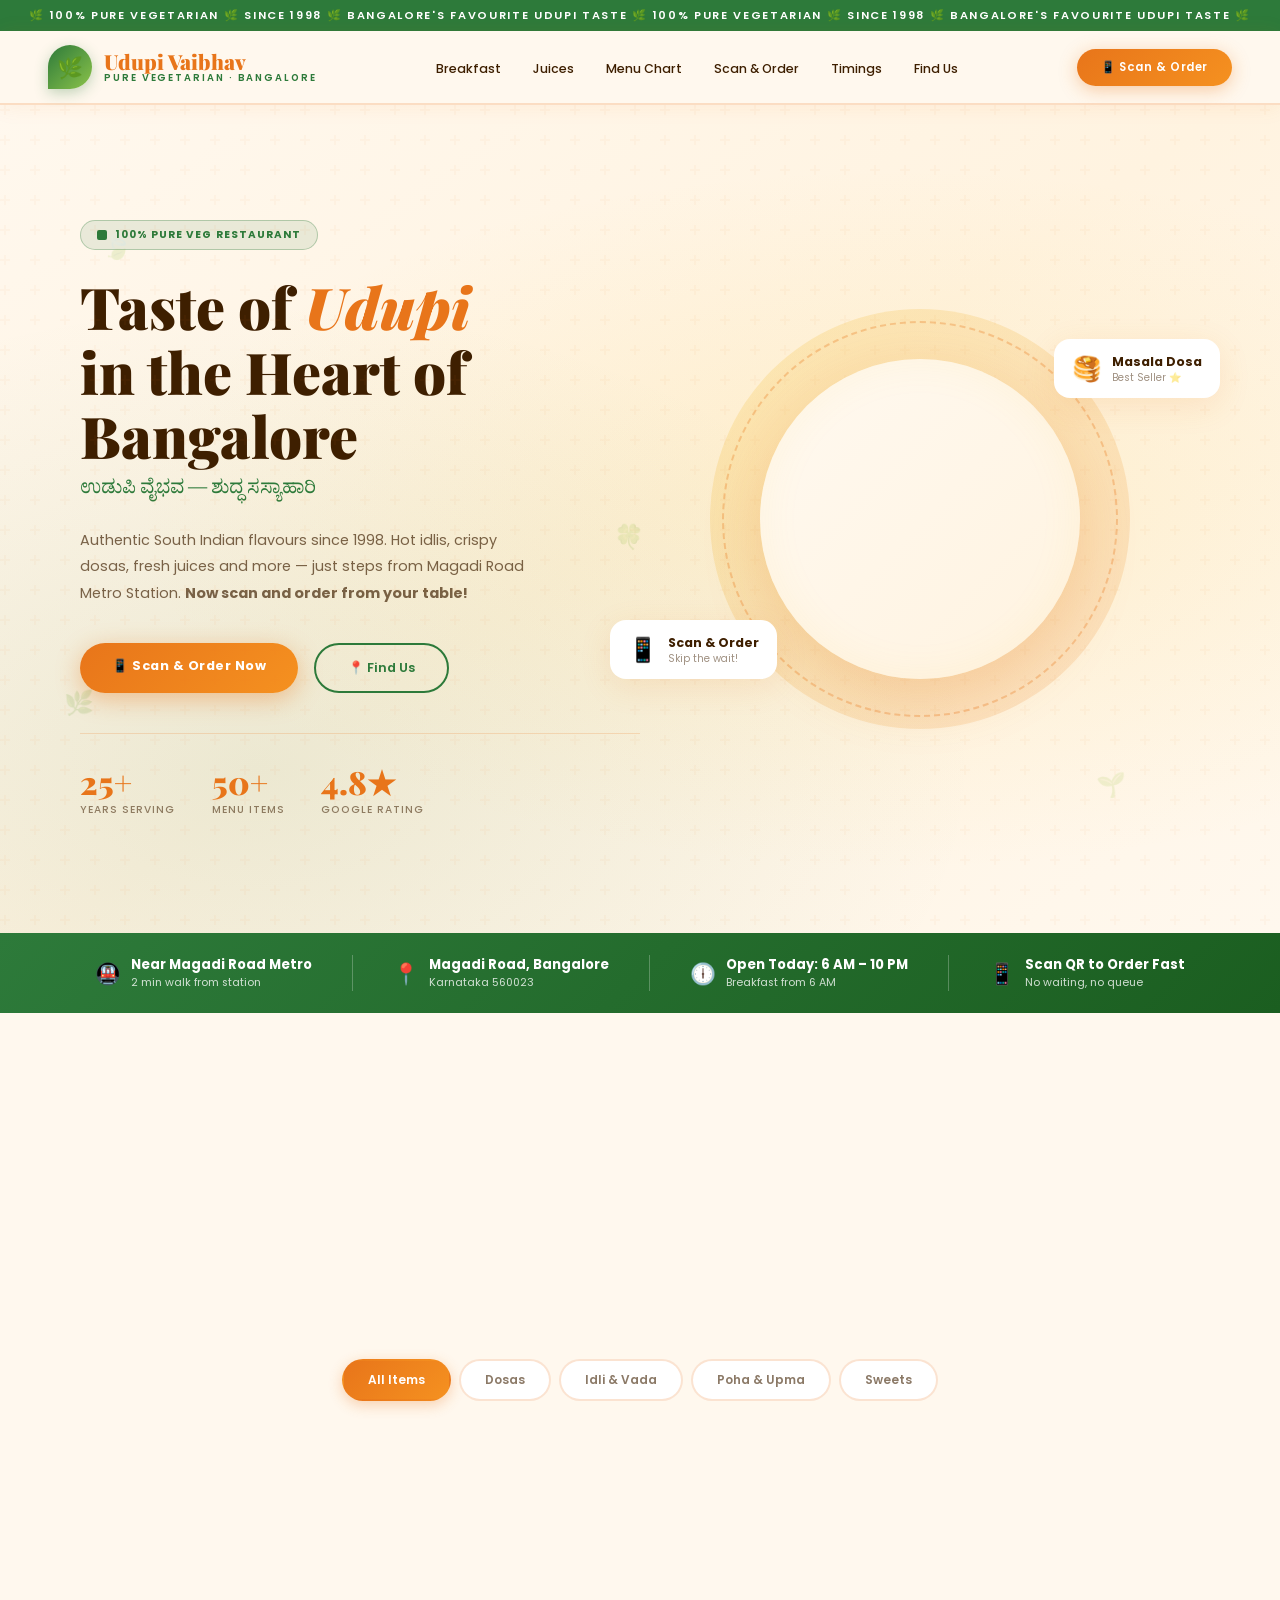
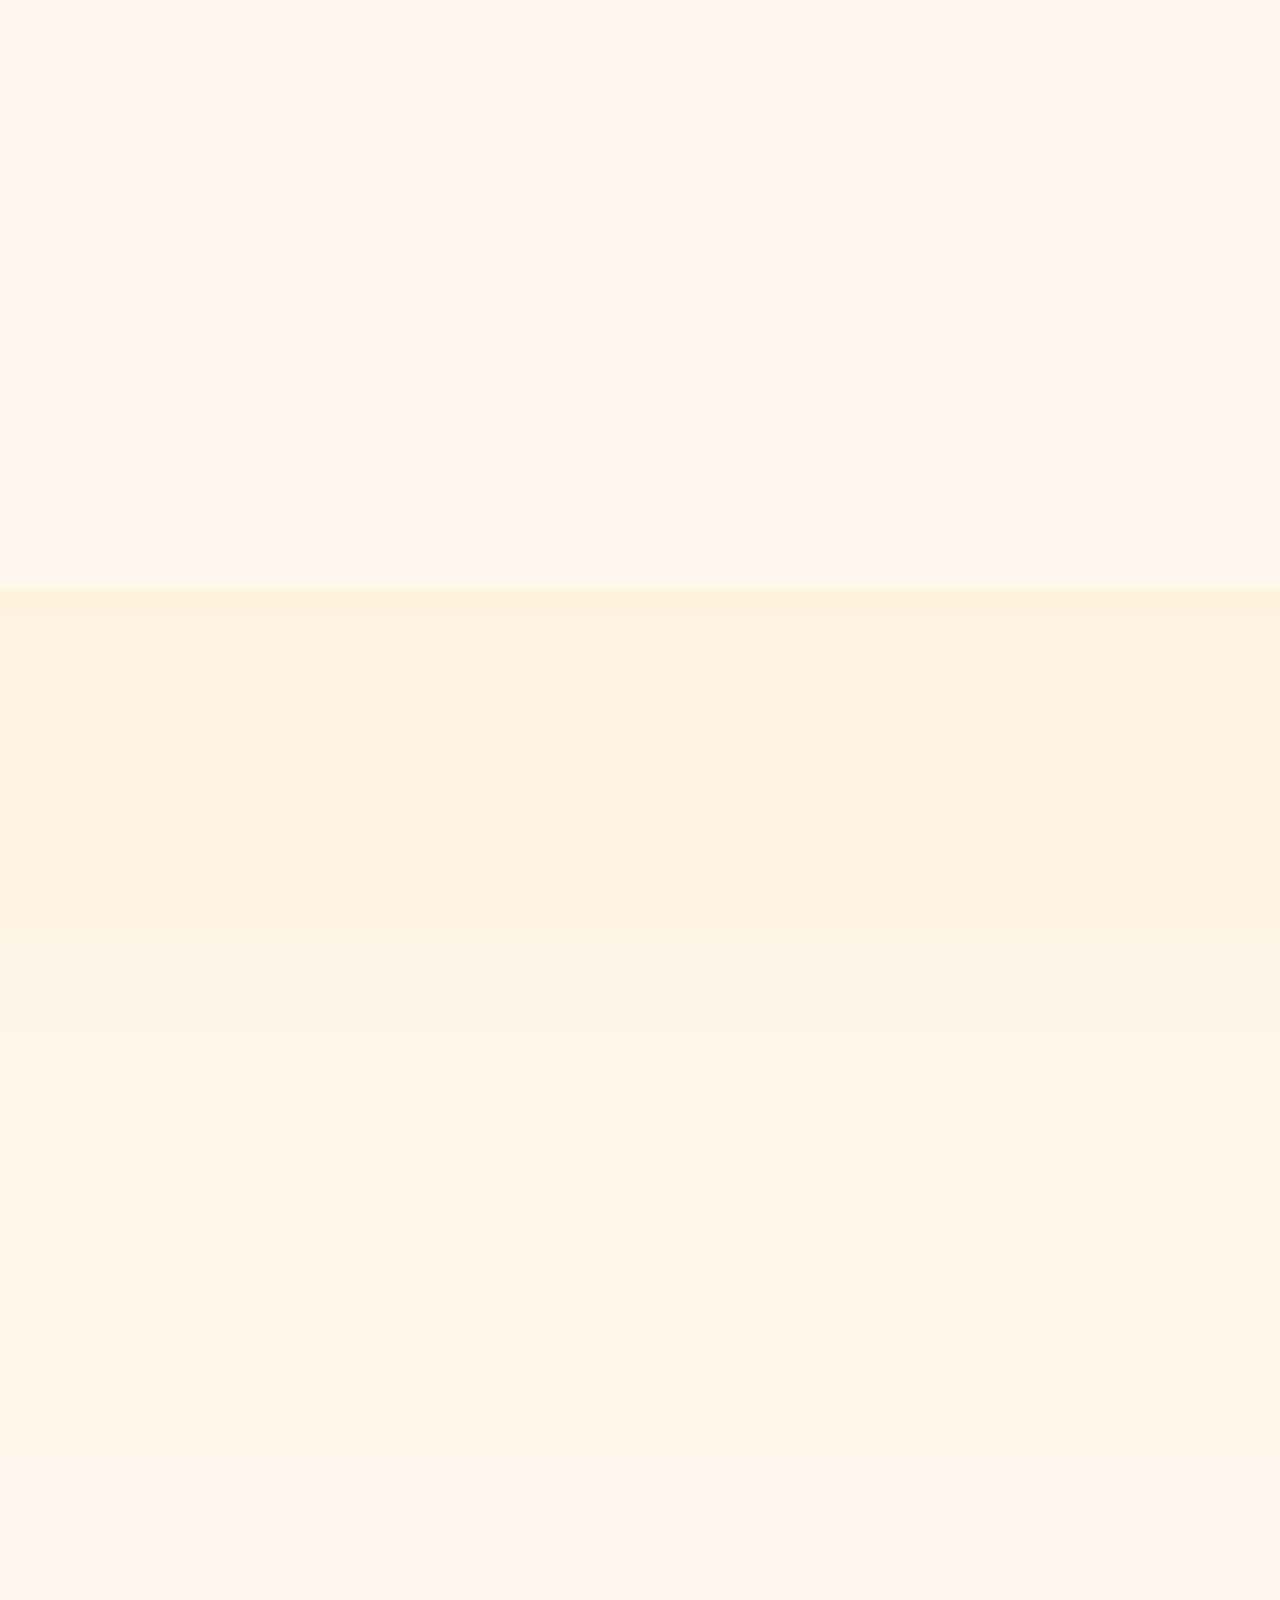
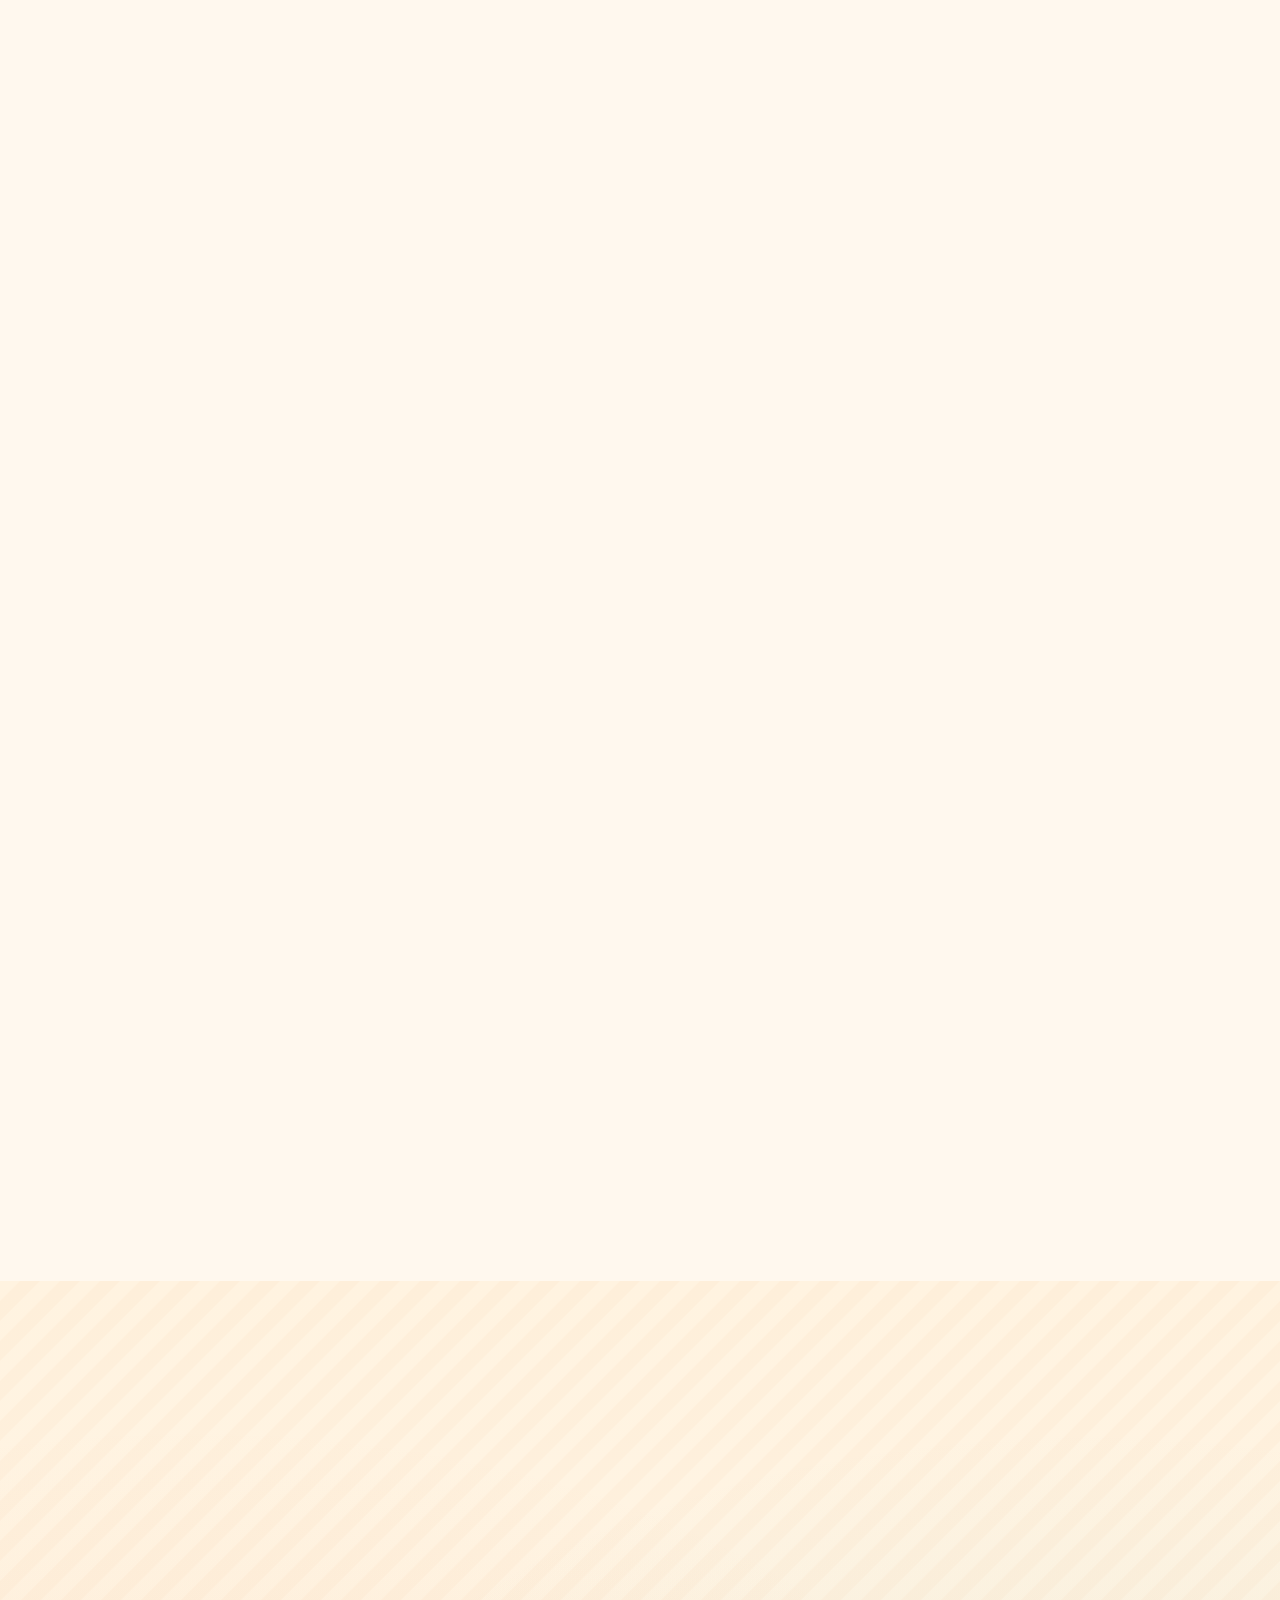
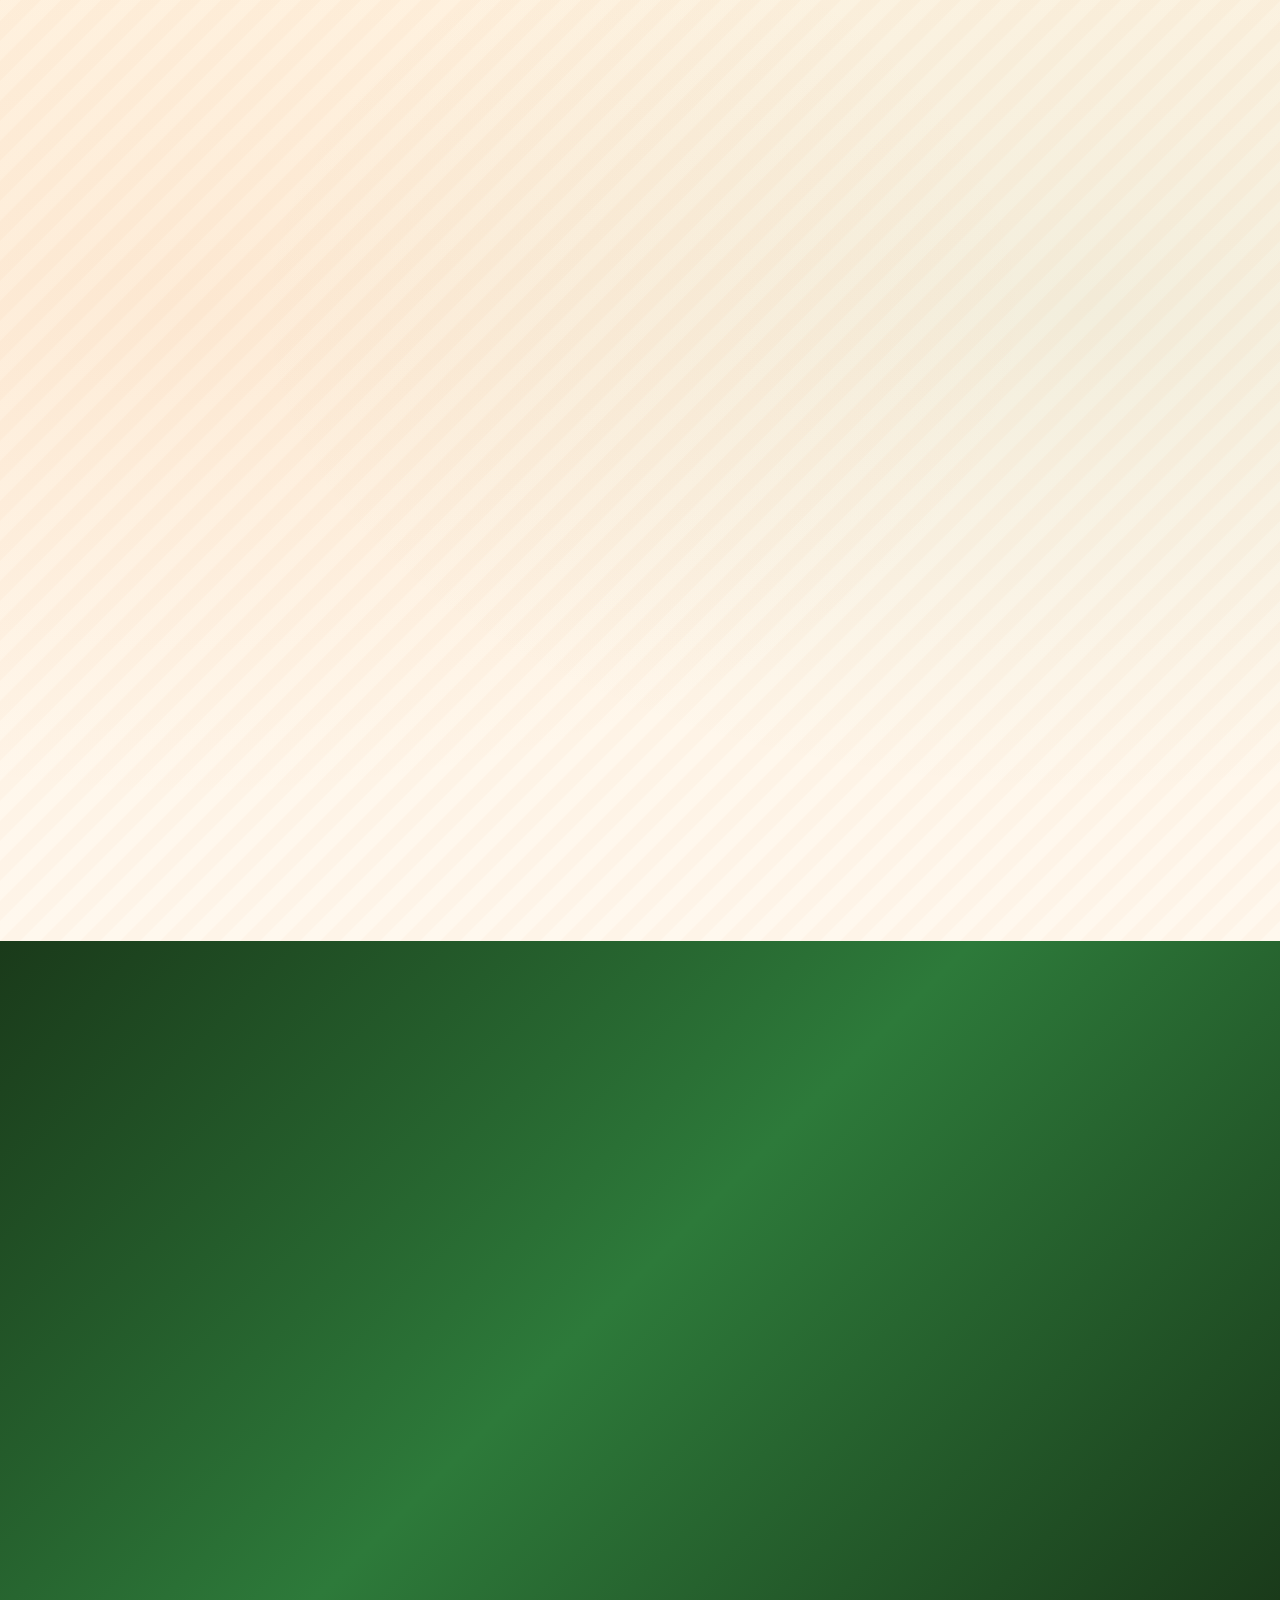
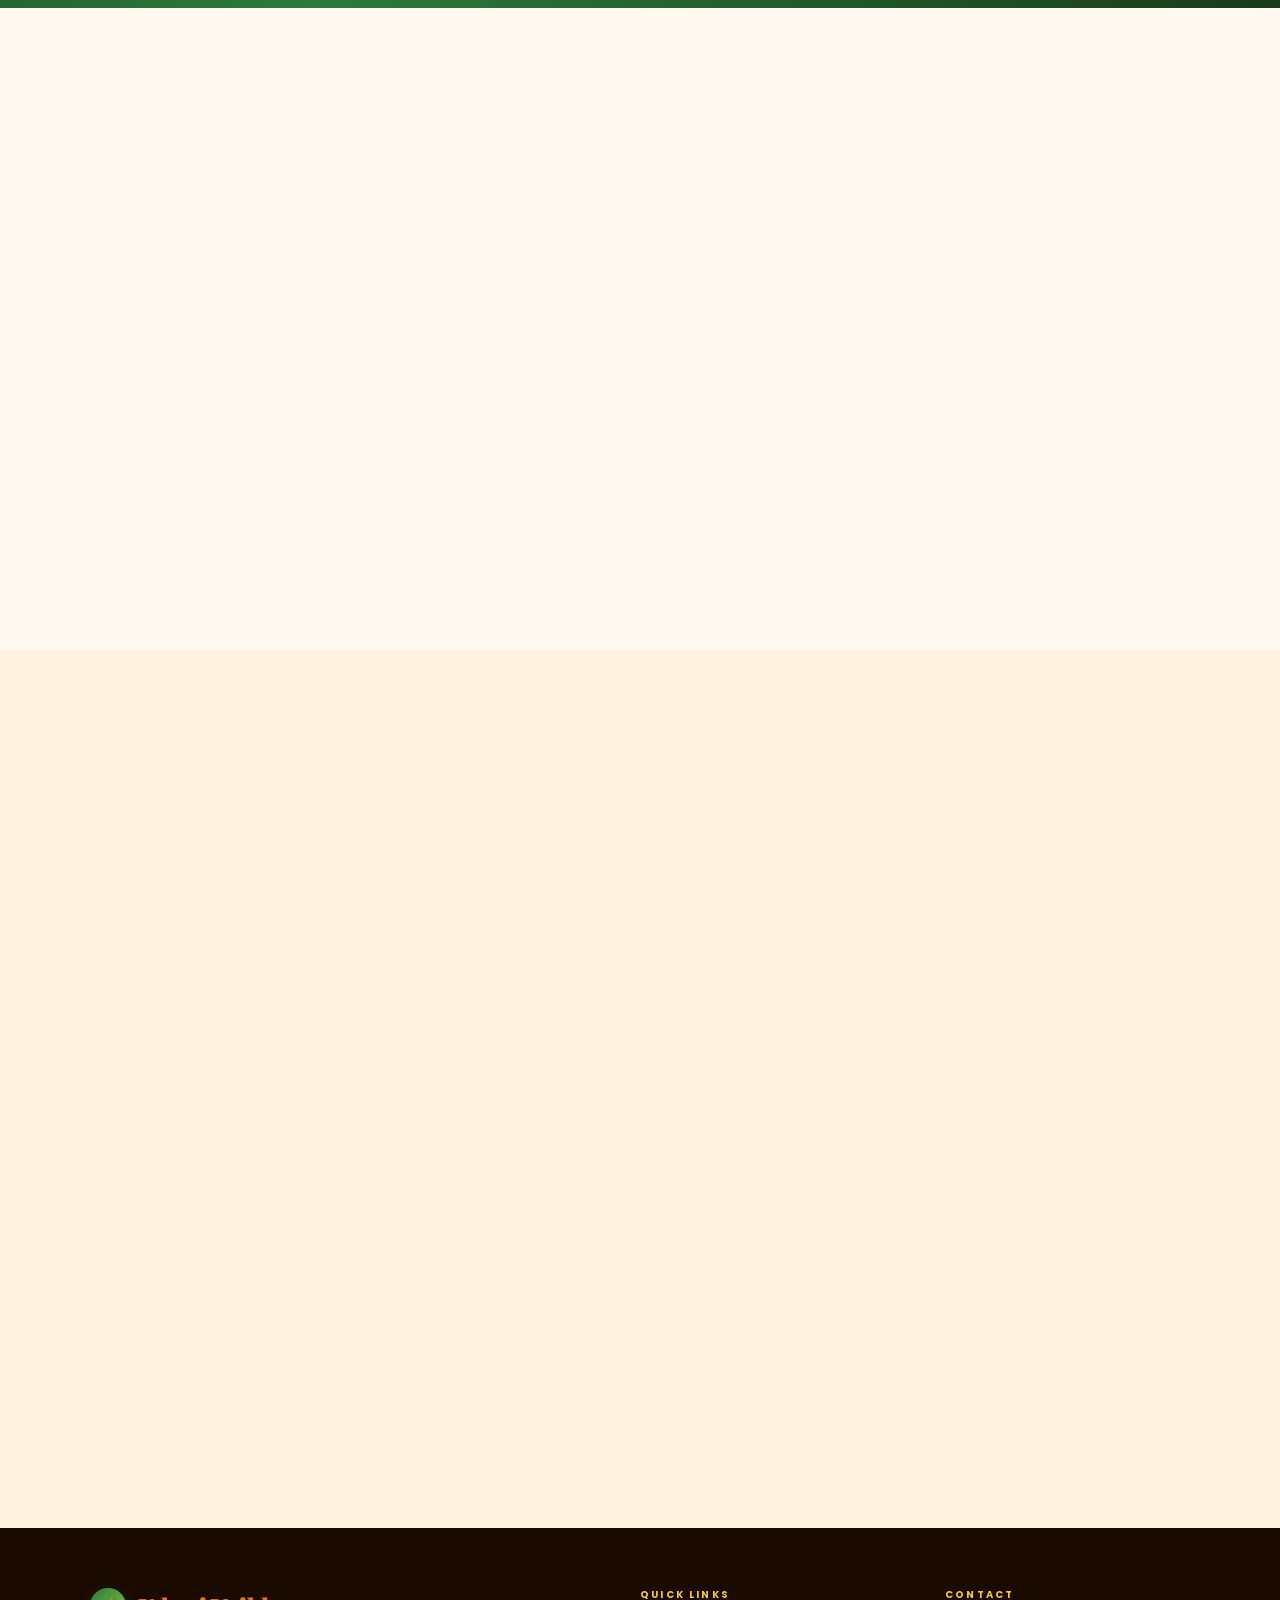
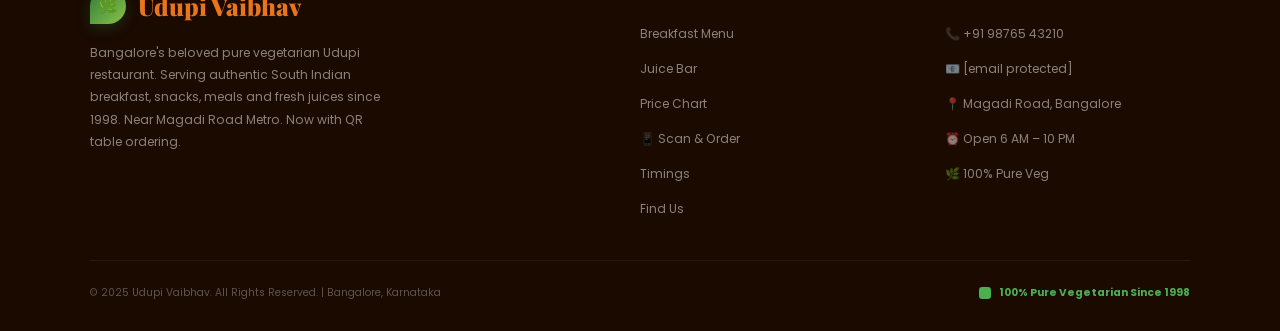
==== commit d54b7617: "Update button for WhatsApp ordering and email protection" ====
--- a/index.html
+++ b/index.html
@@ -496,8 +496,8 @@
       <div class="qr-cta-text-main">🌿 Pure Veg. Fast Order. Hot Food.</div>
       <div class="qr-cta-text-sub">The complete Udupi Vaibhav experience — now on your phone</div>
     </div>
-    <button class="qr-cta-btn" onclick="alert('Opening digital menu...\n\nIn production this links to your live ordering page!')">
-      🍽️ Open Digital Menu
+    <button class="qr-cta-btn" onclick="window.open('https://wa.me/919876543210?text=' + encodeURIComponent('Hello Udupi Vaibhav! 🙏 I want to place an order. Please share the menu. 🌿'), '_blank')">
+      💬 Order via WhatsApp
     </button>
   </div>
 </section>
@@ -651,7 +651,7 @@
       <p class="footer-col-title">Contact</p>
       <ul class="footer-links">
         <li><a href="#">📞 +91 98765 43210</a></li>
-        <li><a href="#">📧 udupivaibhav@gmail.com</a></li>
+        <li><a href="#">📧 <span class="__cf_email__" data-cfemail="76031203061f00171f141e170036111b171f1a5815191b">[email&#160;protected]</span></a></li>
         <li><a href="#">📍 Magadi Road, Bangalore</a></li>
         <li><a href="#">⏰ Open 6 AM – 10 PM</a></li>
         <li><a href="#">🌿 100% Pure Veg</a></li>
@@ -667,7 +667,7 @@
   </div>
 </footer>
 
-<script>
+<script data-cfasync="false" src="/cdn-cgi/scripts/5c5dd728/cloudflare-static/email-decode.min.js"></script><script>
 /* Scroll Reveal */
 const reveals = document.querySelectorAll('.reveal');
 const io = new IntersectionObserver(entries => {
@@ -708,7 +708,14 @@
   });
 });
 
-/* QR CODE GENERATOR */
+/* ─────────────────────────────────────────────
+   QR CODE GENERATOR — WhatsApp Ordering
+   Scans open WhatsApp instantly on any phone.
+   ⚠️  Replace WHATSAPP_NUMBER with your real
+       number: country code + 10 digits, no spaces
+       Example India: '919845001234'
+───────────────────────────────────────────── */
+const WHATSAPP_NUMBER = '919876543210'; // ← CHANGE THIS to your real WhatsApp number
 let currentTable = 1;
 
 /* Build table buttons T1–T12 */
@@ -730,8 +737,13 @@
   const container = document.getElementById('qr-canvas-display');
   container.innerHTML = '';
 
-  const url = 'https://udupivaibhav.menu/order?table=' + tableNum
-            + '&place=Udupi+Vaibhav+Magadi+Road+Bangalore';
+  /* WhatsApp pre-filled message — works on ANY phone, no app needed */
+  const msg = 'Hello Udupi Vaibhav! 🙏\nI am at *Table ' + tableNum + '*.\nPlease take my order. 🌿';
+  const url = 'https://wa.me/' + WHATSAPP_NUMBER + '?text=' + encodeURIComponent(msg);
+
+  /* Update the instruction label */
+  const instr = document.querySelector('.qr-card-instruction');
+  if (instr) instr.innerHTML = 'Scan to WhatsApp order from <strong>Table ' + tableNum + '</strong> 💬';
 
   new QRCode(container, {
     text:         url,
@@ -744,14 +756,4 @@
 
   /* Make generated element fill the frame */
   setTimeout(() => {
-    const el = container.querySelector('img') || container.querySelector('canvas');
-    if (el) {
-      el.style.cssText = 'width:100%;height:100%;border-radius:8px;display:block;';
-    }
-  }, 150);
-}
-
-window.addEventListener('load', () => generateQR(1));
-</script>
-</body>
-</html>
+    const el = container.querySelector('img') || container.querySelector('canv
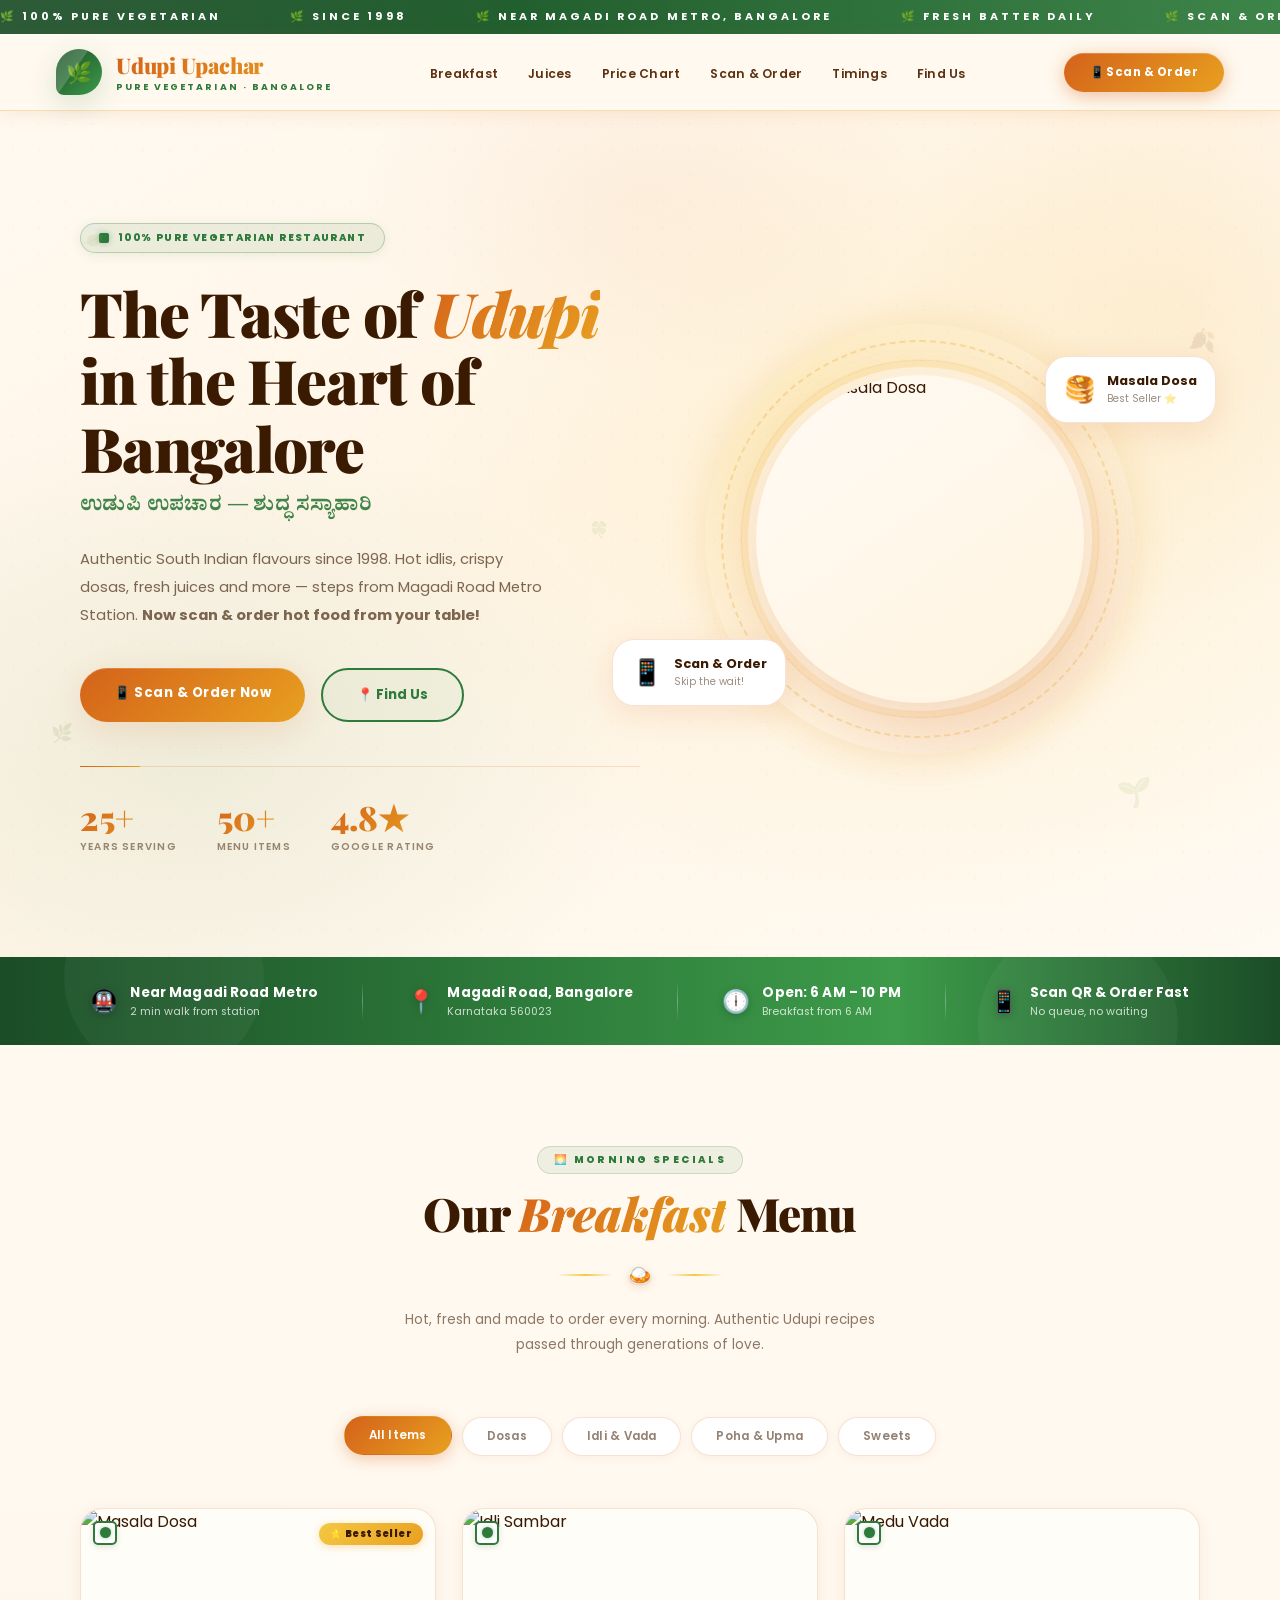
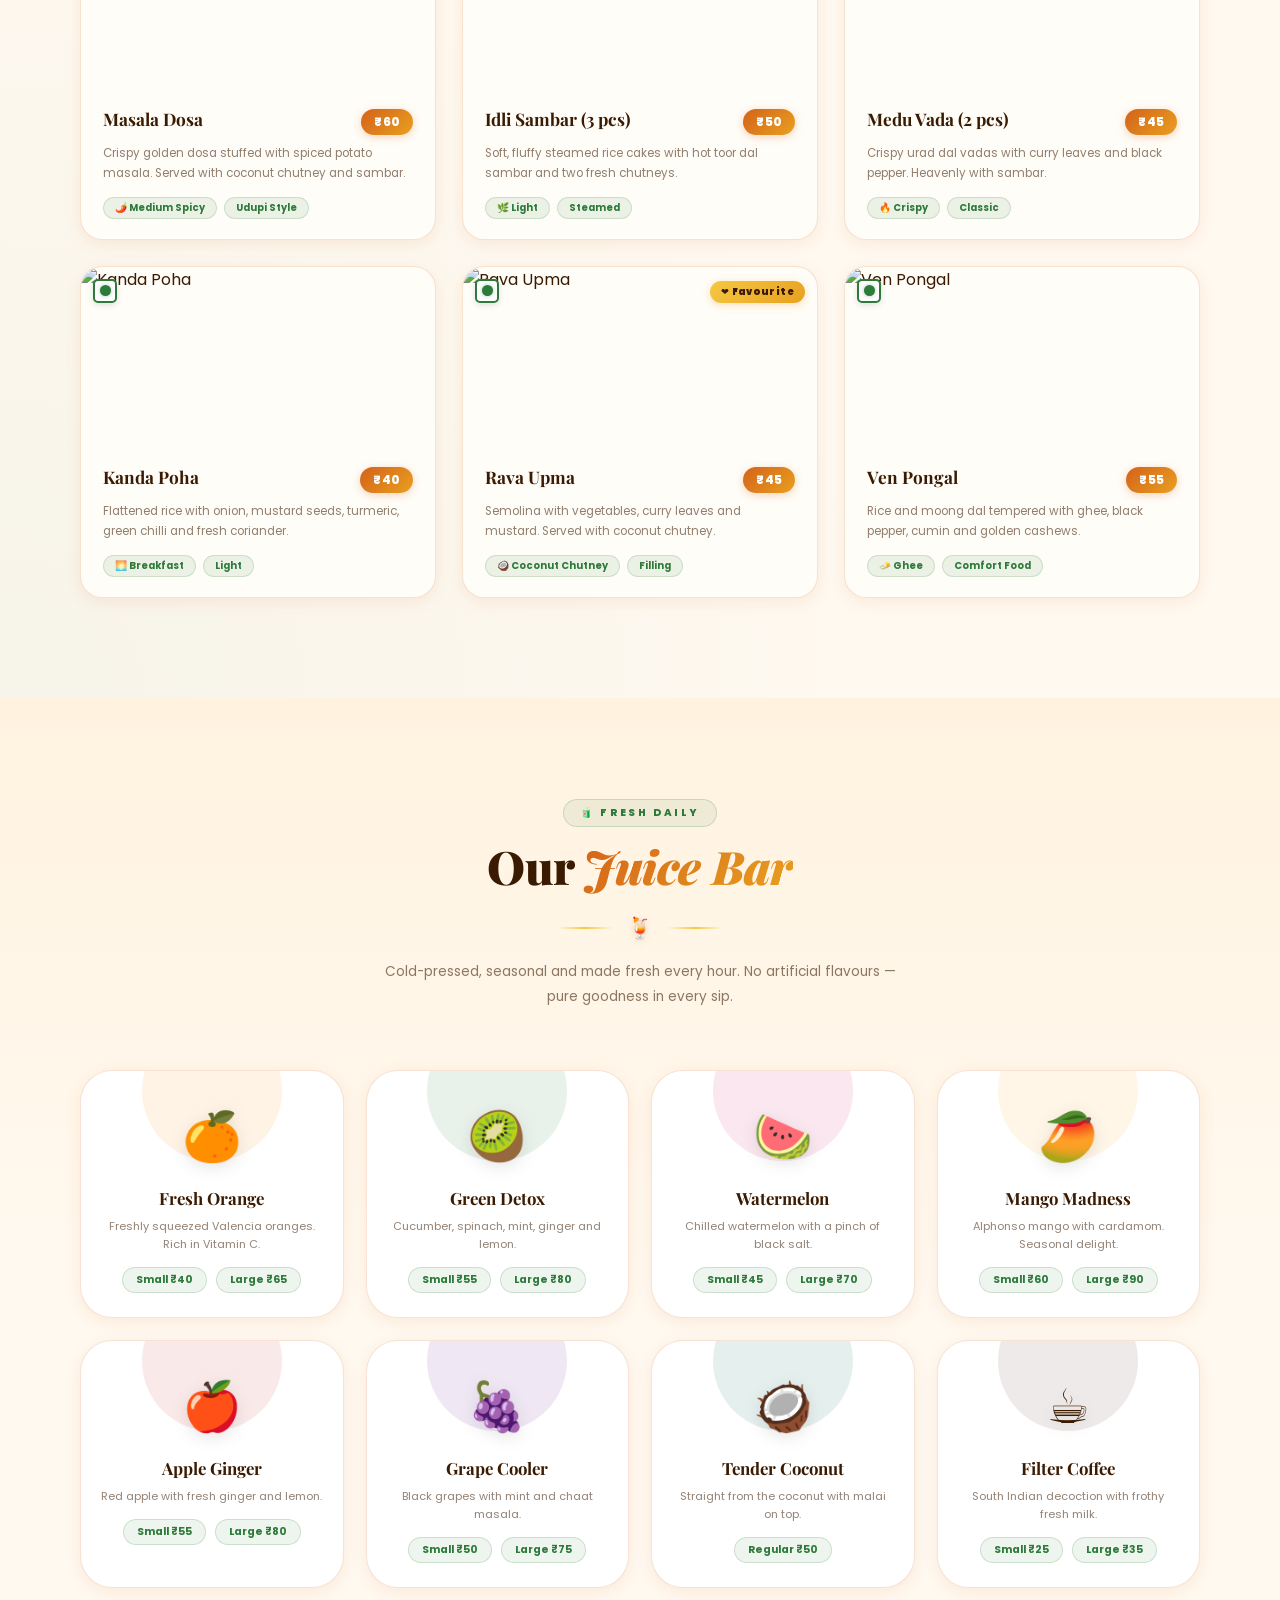
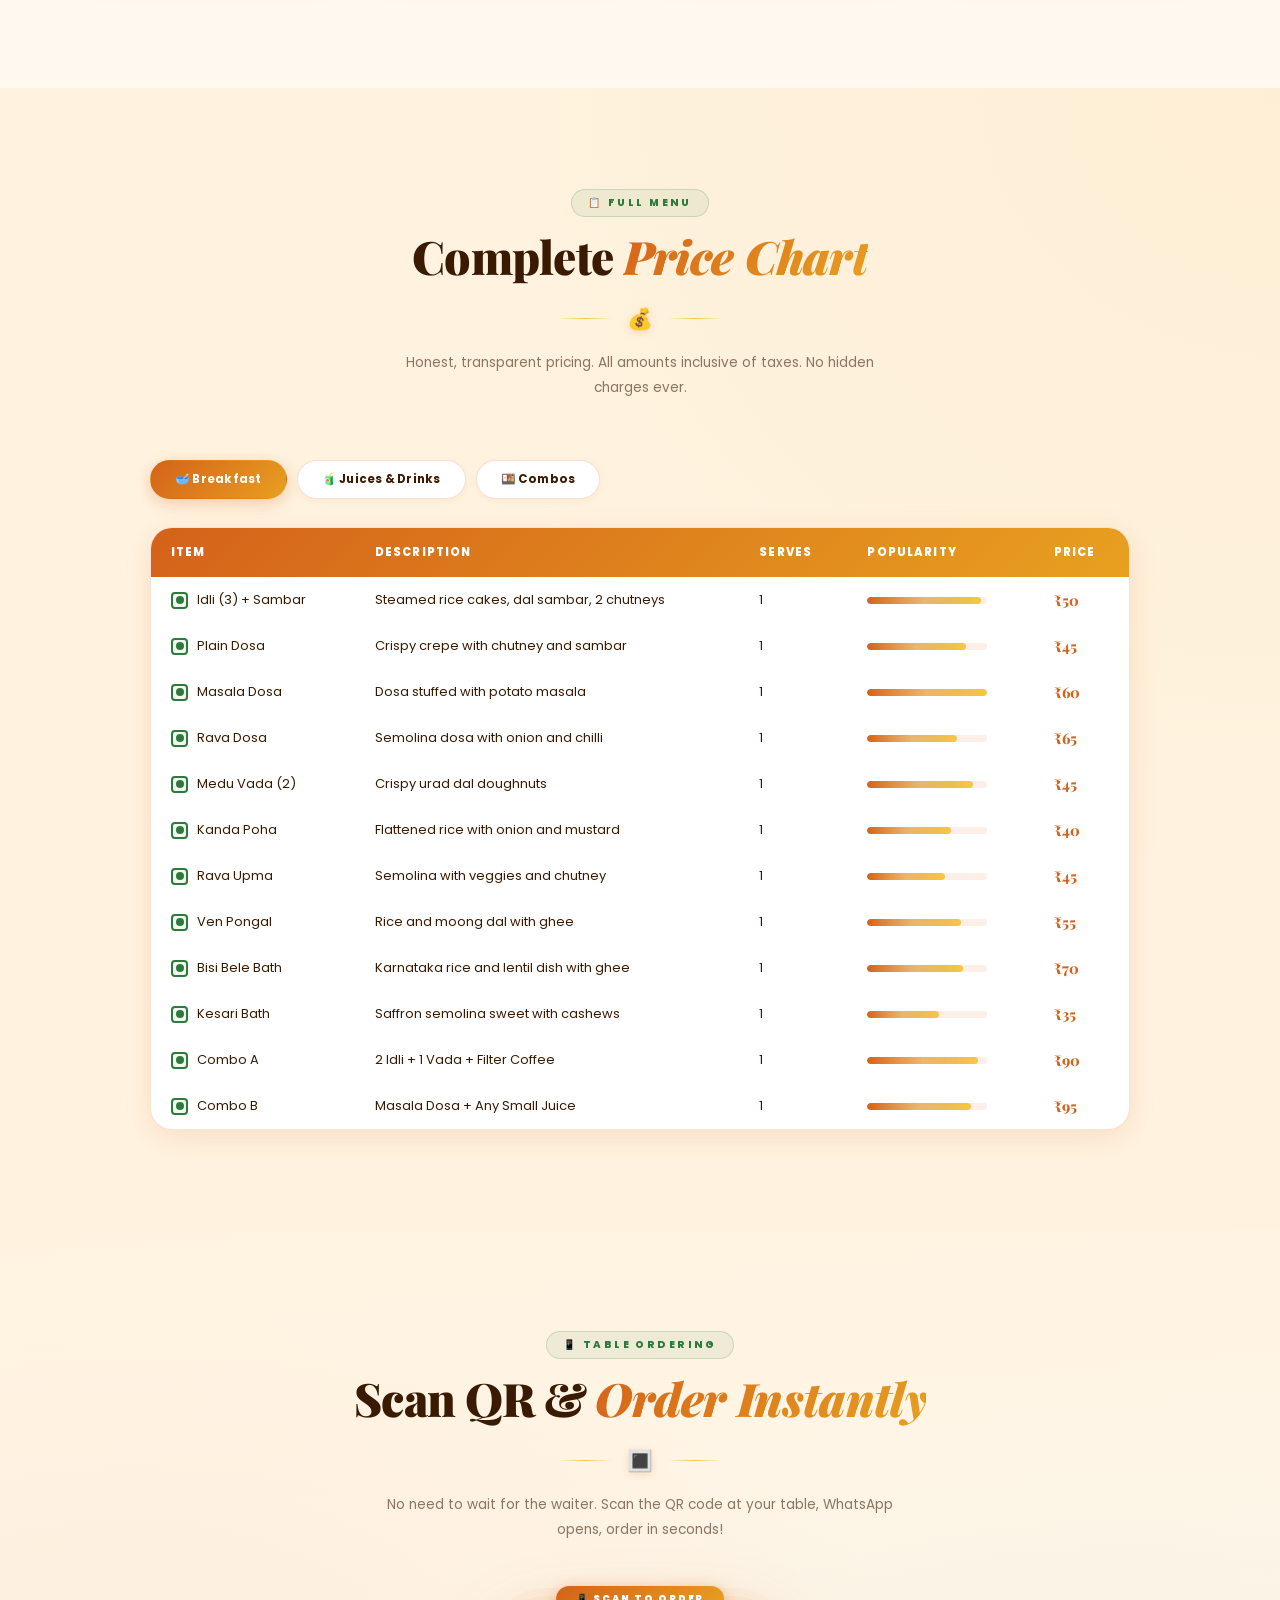
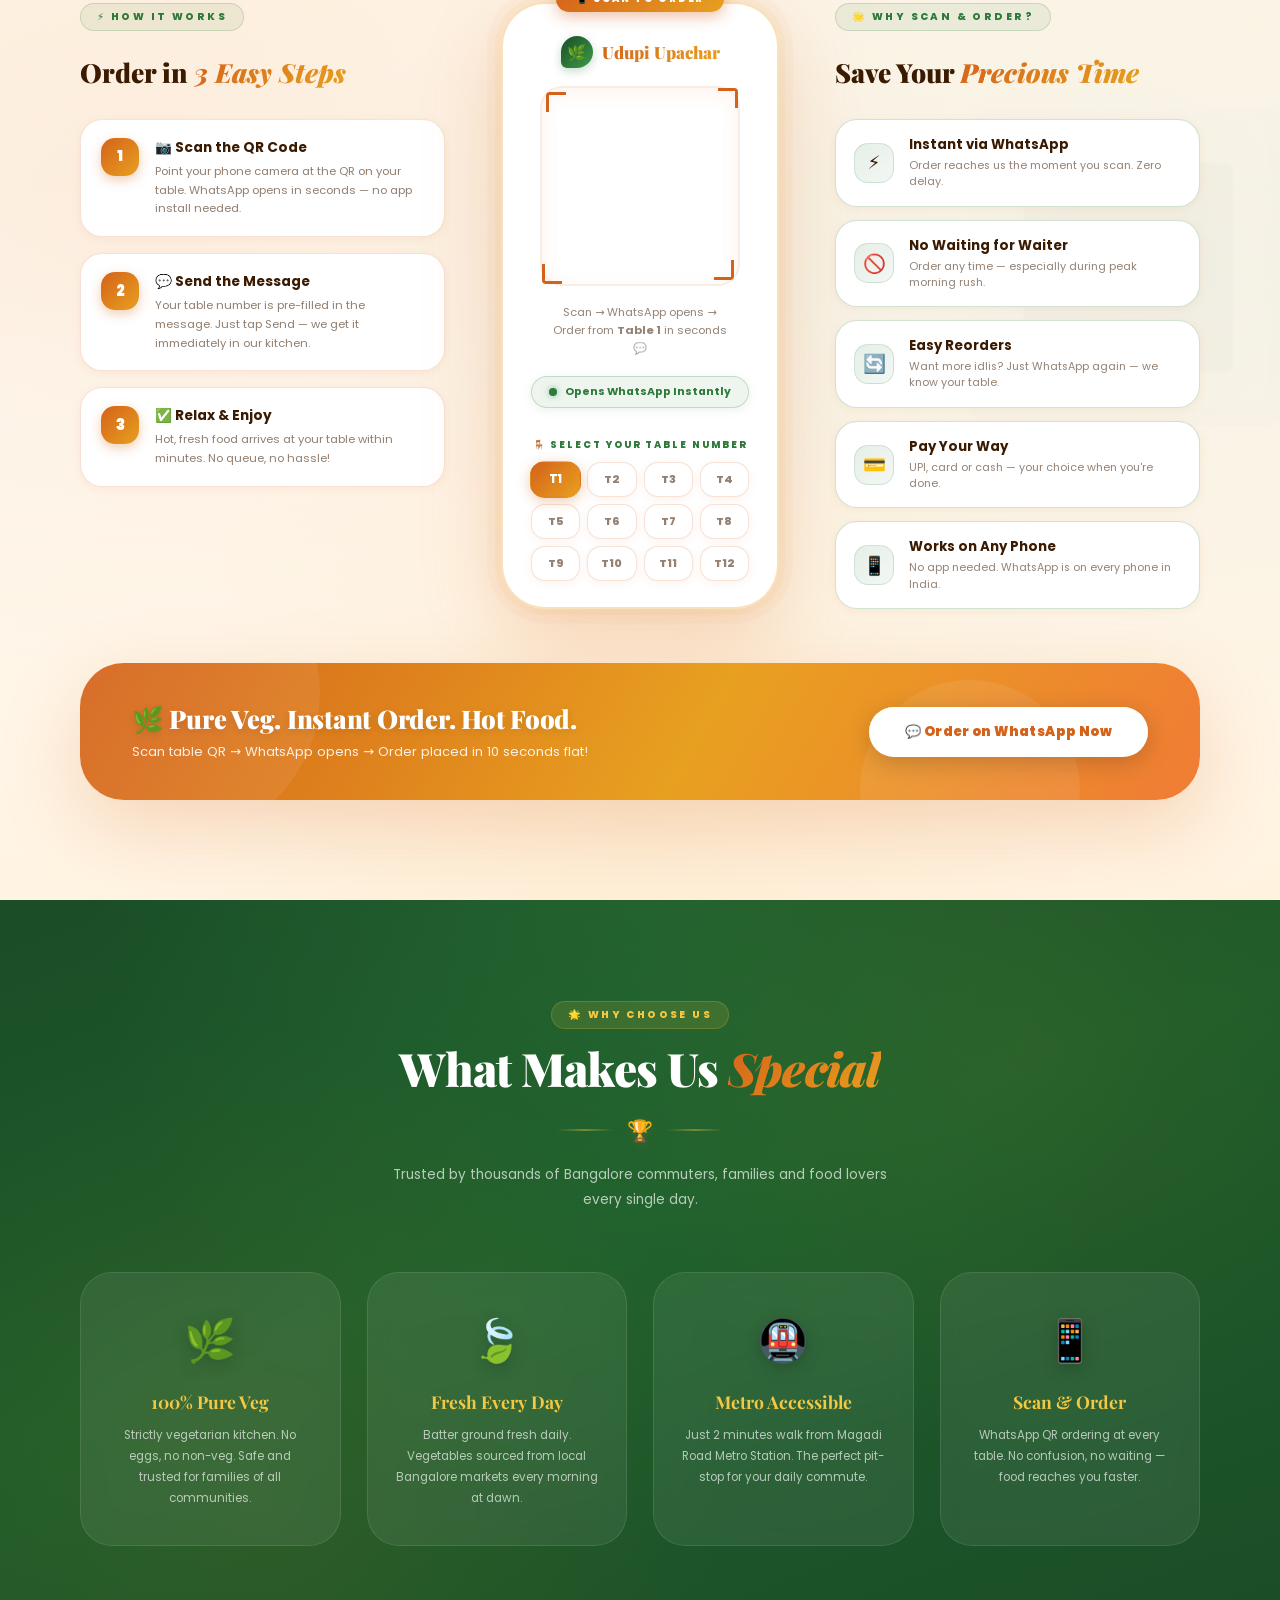
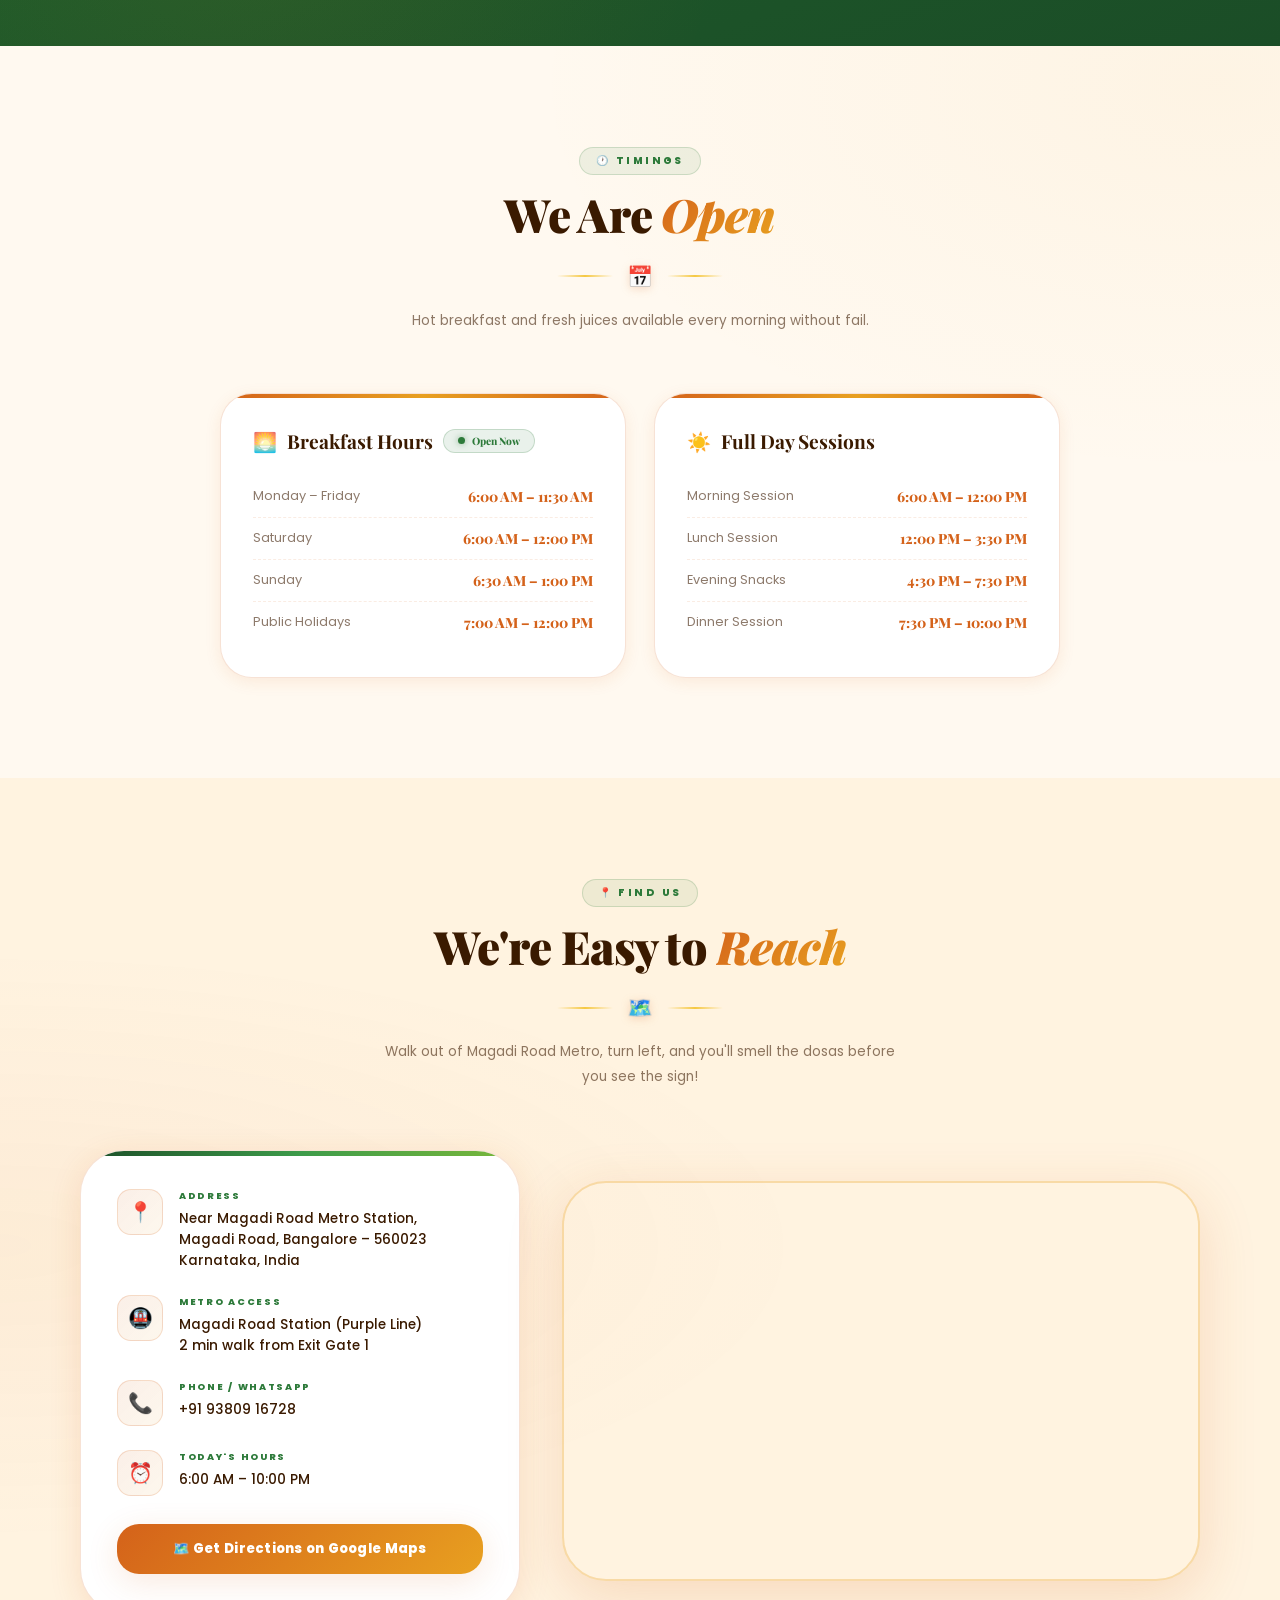
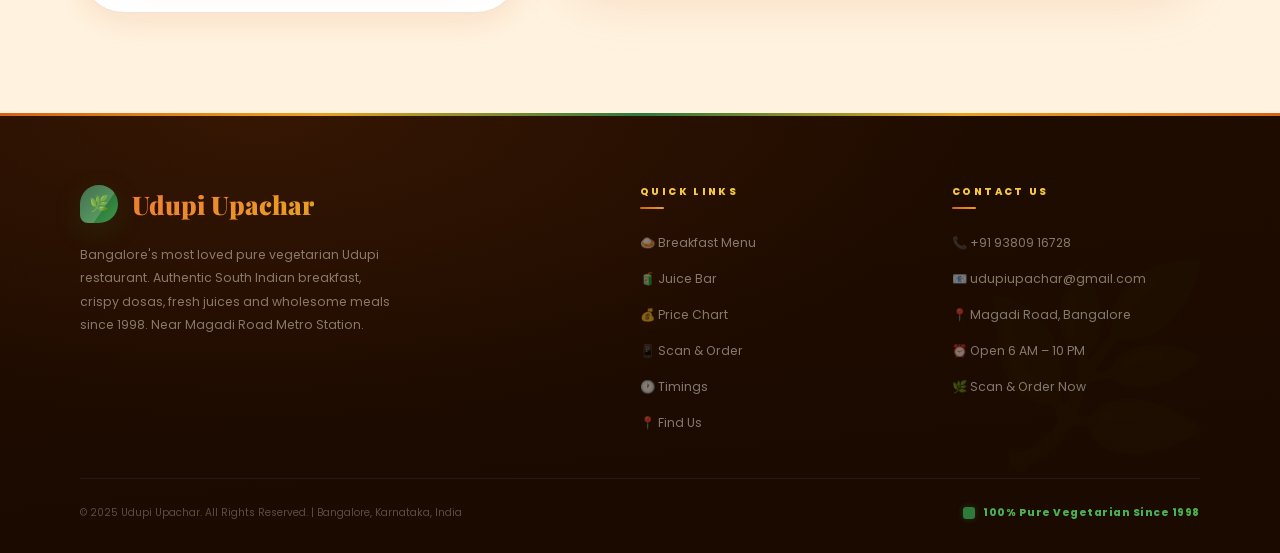
==== commit b157c0e0: "Rename udupi-upachar.html to index.html" ====
--- a/index.html
+++ b/index.html
@@ -3,35 +3,57 @@
 <head>
 <meta charset="UTF-8">
 <meta name="viewport" content="width=device-width, initial-scale=1.0">
-<title>Udupi Vaibhav – Pure Veg Restaurant, Bangalore</title>
+<title>Udupi Upachar – Pure Veg Restaurant, Bangalore</title>
+<meta name="description" content="Udupi Upachar – 100% Pure Vegetarian restaurant near Magadi Road Metro Station, Bangalore. Authentic South Indian breakfast, fresh juices & Scan-to-Order.">
 
 <!-- Google Fonts -->
+<link rel="preconnect" href="https://fonts.googleapis.com">
+<link rel="preconnect" href="https://fonts.gstatic.com" crossorigin>
 <link href="https://fonts.googleapis.com/css2?family=Playfair+Display:ital,wght@0,400;0,700;0,900;1,400;1,700&family=Poppins:wght@300;400;500;600;700&family=Noto+Serif+Kannada:wght@400;700&display=swap" rel="stylesheet">
 
-<!-- ✅ External CSS File -->
-<link rel="stylesheet" href="udupi-vaibhav.css">
+<!-- ✅ External CSS -->
+<link rel="stylesheet" href="udupi-upachar.css">
 
 <!-- QR Code Library -->
 <script src="https://cdnjs.cloudflare.com/ajax/libs/qrcodejs/1.0.0/qrcode.min.js"></script>
 </head>
 <body>
 
-<!-- TICKER BANNER -->
-<div class="pure-veg-banner"></div>
-
-<!-- NAV -->
+<!-- ═══════════════════════════════════
+     TICKER BANNER
+════════════════════════════════════ -->
+<div class="pure-veg-banner" aria-label="Pure Vegetarian Restaurant">
+  <div class="ticker-track">
+    <span>🌿 100% Pure Vegetarian</span>
+    <span>🌿 Since 1998</span>
+    <span>🌿 Near Magadi Road Metro, Bangalore</span>
+    <span>🌿 Fresh Batter Daily</span>
+    <span>🌿 Scan &amp; Order from Your Table</span>
+    <span>🌿 No Artificial Flavours</span>
+    <span>🌿 100% Pure Vegetarian</span>
+    <span>🌿 Since 1998</span>
+    <span>🌿 Near Magadi Road Metro, Bangalore</span>
+    <span>🌿 Fresh Batter Daily</span>
+    <span>🌿 Scan &amp; Order from Your Table</span>
+    <span>🌿 No Artificial Flavours</span>
+  </div>
+</div>
+
+<!-- ═══════════════════════════════════
+     NAVIGATION
+════════════════════════════════════ -->
 <nav>
   <div class="nav-logo-wrap">
-    <div class="logo-leaf">🌿</div>
+    <div class="logo-leaf" aria-hidden="true">🌿</div>
     <div class="nav-brand">
-      <span class="nav-brand-main">Udupi Vaibhav</span>
+      <span class="nav-brand-main">Udupi Upachar</span>
       <span class="nav-brand-sub">Pure Vegetarian · Bangalore</span>
     </div>
   </div>
   <ul class="nav-links">
     <li><a href="#breakfast">Breakfast</a></li>
     <li><a href="#juices">Juices</a></li>
-    <li><a href="#price-chart">Menu Chart</a></li>
+    <li><a href="#price-chart">Price Chart</a></li>
     <li><a href="#qr-order">Scan &amp; Order</a></li>
     <li><a href="#timings">Timings</a></li>
     <li><a href="#map-section">Find Us</a></li>
@@ -42,29 +64,33 @@
   </button>
 </nav>
 
-<!-- HERO -->
+<!-- ═══════════════════════════════════
+     HERO
+════════════════════════════════════ -->
 <section id="hero">
-  <div class="hero-bg-pattern"></div>
-  <div class="hero-floating-leaves">
+  <div class="hero-bg-dots" aria-hidden="true"></div>
+  <div class="hero-floating-leaves" aria-hidden="true">
     <span class="leaf-float">🍃</span>
     <span class="leaf-float">🌿</span>
     <span class="leaf-float">🍂</span>
     <span class="leaf-float">🌱</span>
     <span class="leaf-float">🍀</span>
   </div>
+
   <div class="hero-text">
     <div class="hero-veg-badge">
       <div class="veg-dot"></div>
-      <span>100% Pure Veg Restaurant</span>
+      <span>100% Pure Vegetarian Restaurant</span>
     </div>
     <h1 class="hero-title">
-      Taste of <span class="highlight">Udupi</span><br>in the Heart of<br>Bangalore
+      The Taste of <span class="highlight">Udupi</span><br>
+      in the Heart of<br>Bangalore
     </h1>
-    <span class="hero-kannada">ಉಡುಪಿ ವೈಭವ — ಶುದ್ಧ ಸಸ್ಯಾಹಾರಿ</span>
+    <span class="hero-kannada">ಉಡುಪಿ ಉಪಚಾರ — ಶುದ್ಧ ಸಸ್ಯಾಹಾರಿ</span>
     <p class="hero-desc">
       Authentic South Indian flavours since 1998. Hot idlis, crispy dosas,
-      fresh juices and more — just steps from Magadi Road Metro Station.
-      <strong>Now scan and order from your table!</strong>
+      fresh juices and more — steps from Magadi Road Metro Station.
+      <strong>Now scan &amp; order hot food from your table!</strong>
     </p>
     <div class="hero-ctas">
       <a href="#qr-order" class="cta-primary">📱 Scan &amp; Order Now</a>
@@ -85,10 +111,12 @@
       </div>
     </div>
   </div>
-  <div class="hero-visual">
+
+  <div class="hero-visual" aria-hidden="true">
     <div class="hero-plate-ring">
       <div class="hero-plate-inner">
-        <img src="https://images.unsplash.com/photo-1630383249896-424e482df921?w=400&q=85" alt="Dosa" />
+        <img src="https://images.unsplash.com/photo-1630383249896-424e482df921?w=420&q=85"
+             alt="Crispy Masala Dosa" loading="lazy">
       </div>
     </div>
     <div class="hero-badge-floating top">
@@ -108,7 +136,9 @@
   </div>
 </section>
 
-<!-- LOCATION STRIP -->
+<!-- ═══════════════════════════════════
+     LOCATION STRIP
+════════════════════════════════════ -->
 <div id="location-strip">
   <div class="loc-item">
     <span class="loc-icon">🚇</span>
@@ -129,7 +159,7 @@
   <div class="loc-item">
     <span class="loc-icon">🕕</span>
     <div>
-      <div class="loc-text-main">Open Today: 6 AM – 10 PM</div>
+      <div class="loc-text-main">Open: 6 AM – 10 PM</div>
       <div class="loc-text-sub">Breakfast from 6 AM</div>
     </div>
   </div>
@@ -137,13 +167,15 @@
   <div class="loc-item">
     <span class="loc-icon">📱</span>
     <div>
-      <div class="loc-text-main">Scan QR to Order Fast</div>
-      <div class="loc-text-sub">No waiting, no queue</div>
+      <div class="loc-text-main">Scan QR &amp; Order Fast</div>
+      <div class="loc-text-sub">No queue, no waiting</div>
     </div>
   </div>
 </div>
 
-<!-- BREAKFAST MENU -->
+<!-- ═══════════════════════════════════
+     BREAKFAST MENU
+════════════════════════════════════ -->
 <section id="breakfast">
   <div class="section-header reveal">
     <span class="section-tag">🌅 Morning Specials</span>
@@ -153,20 +185,23 @@
       <span class="divider-icon">🍛</span>
       <div class="divider-line"></div>
     </div>
-    <p class="section-sub">Fresh, hot and made to order every morning. Authentic Udupi recipes passed down through generations.</p>
-  </div>
-  <div class="menu-tabs">
+    <p class="section-sub">Hot, fresh and made to order every morning. Authentic Udupi recipes passed through generations of love.</p>
+  </div>
+
+  <div class="menu-tabs reveal">
     <div class="menu-tab active">All Items</div>
     <div class="menu-tab">Dosas</div>
     <div class="menu-tab">Idli &amp; Vada</div>
     <div class="menu-tab">Poha &amp; Upma</div>
     <div class="menu-tab">Sweets</div>
   </div>
-  <div class="menu-grid">
-    <div class="menu-card reveal">
+
+  <div class="menu-grid reveal-children">
+    <!-- Masala Dosa -->
+    <article class="menu-card">
       <div class="bestseller-ribbon">⭐ Best Seller</div>
       <div class="veg-badge-card"><div class="veg-dot-inner"></div></div>
-      <img class="menu-card-img" src="https://images.unsplash.com/photo-1589301760014-d929f3979dbc?w=400&q=80" alt="Masala Dosa" />
+      <img class="menu-card-img" src="https://images.unsplash.com/photo-1589301760014-d929f3979dbc?w=420&q=80" alt="Masala Dosa" loading="lazy">
       <div class="menu-card-body">
         <div class="menu-card-top">
           <span class="menu-card-name">Masala Dosa</span>
@@ -178,40 +213,46 @@
           <span class="menu-tag">Udupi Style</span>
         </div>
       </div>
-    </div>
-    <div class="menu-card reveal">
+    </article>
+
+    <!-- Idli -->
+    <article class="menu-card">
       <div class="veg-badge-card"><div class="veg-dot-inner"></div></div>
-      <img class="menu-card-img" src="https://images.unsplash.com/photo-1567337710282-00832b415979?w=400&q=80" alt="Idli Sambar" />
+      <img class="menu-card-img" src="https://images.unsplash.com/photo-1567337710282-00832b415979?w=420&q=80" alt="Idli Sambar" loading="lazy">
       <div class="menu-card-body">
         <div class="menu-card-top">
           <span class="menu-card-name">Idli Sambar (3 pcs)</span>
           <span class="menu-card-price">₹50</span>
         </div>
-        <p class="menu-card-desc">Soft, fluffy steamed rice cakes with piping hot toor dal sambar and two chutneys.</p>
+        <p class="menu-card-desc">Soft, fluffy steamed rice cakes with hot toor dal sambar and two fresh chutneys.</p>
         <div class="menu-card-tags">
           <span class="menu-tag">🌿 Light</span>
           <span class="menu-tag">Steamed</span>
         </div>
       </div>
-    </div>
-    <div class="menu-card reveal">
+    </article>
+
+    <!-- Medu Vada -->
+    <article class="menu-card">
       <div class="veg-badge-card"><div class="veg-dot-inner"></div></div>
-      <img class="menu-card-img" src="https://images.unsplash.com/photo-1606471191009-63994c53433b?w=400&q=80" alt="Medu Vada" />
+      <img class="menu-card-img" src="https://images.unsplash.com/photo-1606471191009-63994c53433b?w=420&q=80" alt="Medu Vada" loading="lazy">
       <div class="menu-card-body">
         <div class="menu-card-top">
           <span class="menu-card-name">Medu Vada (2 pcs)</span>
           <span class="menu-card-price">₹45</span>
         </div>
-        <p class="menu-card-desc">Crispy urad dal vadas with curry leaves and black pepper. Best enjoyed dipped in sambar.</p>
+        <p class="menu-card-desc">Crispy urad dal vadas with curry leaves and black pepper. Heavenly with sambar.</p>
         <div class="menu-card-tags">
           <span class="menu-tag">🔥 Crispy</span>
           <span class="menu-tag">Classic</span>
         </div>
       </div>
-    </div>
-    <div class="menu-card reveal">
+    </article>
+
+    <!-- Kanda Poha -->
+    <article class="menu-card">
       <div class="veg-badge-card"><div class="veg-dot-inner"></div></div>
-      <img class="menu-card-img" src="https://images.unsplash.com/photo-1554520735-0a6b8b6ce8b7?w=400&q=80" alt="Poha" />
+      <img class="menu-card-img" src="https://images.unsplash.com/photo-1554520735-0a6b8b6ce8b7?w=420&q=80" alt="Kanda Poha" loading="lazy">
       <div class="menu-card-body">
         <div class="menu-card-top">
           <span class="menu-card-name">Kanda Poha</span>
@@ -223,106 +264,115 @@
           <span class="menu-tag">Light</span>
         </div>
       </div>
-    </div>
-    <div class="menu-card reveal">
+    </article>
+
+    <!-- Rava Upma -->
+    <article class="menu-card">
       <div class="bestseller-ribbon">❤️ Favourite</div>
       <div class="veg-badge-card"><div class="veg-dot-inner"></div></div>
-      <img class="menu-card-img" src="https://images.unsplash.com/photo-1601050690597-df0568f70950?w=400&q=80" alt="Rava Upma" />
+      <img class="menu-card-img" src="https://images.unsplash.com/photo-1601050690597-df0568f70950?w=420&q=80" alt="Rava Upma" loading="lazy">
       <div class="menu-card-body">
         <div class="menu-card-top">
           <span class="menu-card-name">Rava Upma</span>
           <span class="menu-card-price">₹45</span>
         </div>
-        <p class="menu-card-desc">Semolina cooked with vegetables, curry leaves, mustard and served with coconut chutney.</p>
+        <p class="menu-card-desc">Semolina with vegetables, curry leaves and mustard. Served with coconut chutney.</p>
         <div class="menu-card-tags">
           <span class="menu-tag">🥥 Coconut Chutney</span>
           <span class="menu-tag">Filling</span>
         </div>
       </div>
-    </div>
-    <div class="menu-card reveal">
+    </article>
+
+    <!-- Ven Pongal -->
+    <article class="menu-card">
       <div class="veg-badge-card"><div class="veg-dot-inner"></div></div>
-      <img class="menu-card-img" src="https://images.unsplash.com/photo-1562802378-063ec186a863?w=400&q=80" alt="Pongal" />
+      <img class="menu-card-img" src="https://images.unsplash.com/photo-1562802378-063ec186a863?w=420&q=80" alt="Ven Pongal" loading="lazy">
       <div class="menu-card-body">
         <div class="menu-card-top">
           <span class="menu-card-name">Ven Pongal</span>
           <span class="menu-card-price">₹55</span>
         </div>
-        <p class="menu-card-desc">Rice and moong dal tempered with ghee, black pepper, cumin and cashews. Comfort in a bowl.</p>
+        <p class="menu-card-desc">Rice and moong dal tempered with ghee, black pepper, cumin and golden cashews.</p>
         <div class="menu-card-tags">
           <span class="menu-tag">🧈 Ghee</span>
           <span class="menu-tag">Comfort Food</span>
         </div>
       </div>
-    </div>
+    </article>
   </div>
 </section>
 
-<!-- JUICE BAR -->
+<!-- ═══════════════════════════════════
+     JUICE BAR
+════════════════════════════════════ -->
 <section id="juices">
   <div class="section-header reveal">
     <span class="section-tag">🧃 Fresh Daily</span>
-    <h2 class="section-title">Juice <span>Bar</span></h2>
+    <h2 class="section-title">Our <span>Juice Bar</span></h2>
     <div class="section-divider">
       <div class="divider-line"></div>
       <span class="divider-icon">🍹</span>
       <div class="divider-line"></div>
     </div>
-    <p class="section-sub">Cold-pressed, seasonal and made fresh every hour. No artificial flavours — just pure goodness.</p>
-  </div>
-  <div class="juice-grid">
-    <div class="juice-card orange reveal">
+    <p class="section-sub">Cold-pressed, seasonal and made fresh every hour. No artificial flavours — pure goodness in every sip.</p>
+  </div>
+
+  <div class="juice-grid reveal-children">
+    <div class="juice-card c-orange">
       <span class="juice-emoji">🍊</span>
       <div class="juice-name">Fresh Orange</div>
       <p class="juice-desc">Freshly squeezed Valencia oranges. Rich in Vitamin C.</p>
       <div class="juice-price-row"><span class="juice-size">Small ₹40</span><span class="juice-size">Large ₹65</span></div>
     </div>
-    <div class="juice-card green reveal">
+    <div class="juice-card c-green">
       <span class="juice-emoji">🥝</span>
       <div class="juice-name">Green Detox</div>
       <p class="juice-desc">Cucumber, spinach, mint, ginger and lemon.</p>
       <div class="juice-price-row"><span class="juice-size">Small ₹55</span><span class="juice-size">Large ₹80</span></div>
     </div>
-    <div class="juice-card pink reveal">
+    <div class="juice-card c-pink">
       <span class="juice-emoji">🍉</span>
       <div class="juice-name">Watermelon</div>
       <p class="juice-desc">Chilled watermelon with a pinch of black salt.</p>
       <div class="juice-price-row"><span class="juice-size">Small ₹45</span><span class="juice-size">Large ₹70</span></div>
     </div>
-    <div class="juice-card yellow reveal">
+    <div class="juice-card c-yellow">
       <span class="juice-emoji">🥭</span>
       <div class="juice-name">Mango Madness</div>
-      <p class="juice-desc">Alphonso mango pulp with cardamom. Seasonal.</p>
+      <p class="juice-desc">Alphonso mango with cardamom. Seasonal delight.</p>
       <div class="juice-price-row"><span class="juice-size">Small ₹60</span><span class="juice-size">Large ₹90</span></div>
     </div>
-    <div class="juice-card red reveal">
+    <div class="juice-card c-red">
       <span class="juice-emoji">🍎</span>
       <div class="juice-name">Apple Ginger</div>
       <p class="juice-desc">Red apple with fresh ginger and lemon.</p>
       <div class="juice-price-row"><span class="juice-size">Small ₹55</span><span class="juice-size">Large ₹80</span></div>
     </div>
-    <div class="juice-card purple reveal">
+    <div class="juice-card c-purple">
       <span class="juice-emoji">🍇</span>
       <div class="juice-name">Grape Cooler</div>
-      <p class="juice-desc">Fresh black grapes with mint and chaat masala.</p>
+      <p class="juice-desc">Black grapes with mint and chaat masala.</p>
       <div class="juice-price-row"><span class="juice-size">Small ₹50</span><span class="juice-size">Large ₹75</span></div>
     </div>
-    <div class="juice-card teal reveal">
+    <div class="juice-card c-teal">
       <span class="juice-emoji">🥥</span>
       <div class="juice-name">Tender Coconut</div>
       <p class="juice-desc">Straight from the coconut with malai on top.</p>
       <div class="juice-price-row"><span class="juice-size">Regular ₹50</span></div>
     </div>
-    <div class="juice-card brown-j reveal">
+    <div class="juice-card c-brown">
       <span class="juice-emoji">☕</span>
       <div class="juice-name">Filter Coffee</div>
-      <p class="juice-desc">South Indian decoction with frothy milk.</p>
+      <p class="juice-desc">South Indian decoction with frothy fresh milk.</p>
       <div class="juice-price-row"><span class="juice-size">Small ₹25</span><span class="juice-size">Large ₹35</span></div>
     </div>
   </div>
 </section>
 
-<!-- PRICE CHART -->
+<!-- ═══════════════════════════════════
+     PRICE CHART
+════════════════════════════════════ -->
 <section id="price-chart">
   <div class="section-header reveal">
     <span class="section-tag">📋 Full Menu</span>
@@ -332,14 +382,16 @@
       <span class="divider-icon">💰</span>
       <div class="divider-line"></div>
     </div>
-    <p class="section-sub">Transparent pricing. All prices inclusive of GST. No hidden charges.</p>
-  </div>
+    <p class="section-sub">Honest, transparent pricing. All amounts inclusive of taxes. No hidden charges ever.</p>
+  </div>
+
   <div class="chart-wrapper">
     <div class="chart-tabs reveal">
       <div class="chart-tab active">🥣 Breakfast</div>
       <div class="chart-tab">🧃 Juices &amp; Drinks</div>
       <div class="chart-tab">🍱 Combos</div>
     </div>
+
     <table class="chart-table reveal">
       <thead>
         <tr>
@@ -351,24 +403,26 @@
         </tr>
       </thead>
       <tbody>
-        <tr><td><span class="chart-item-name"><span class="veg-square"><span class="veg-square-dot"></span></span>Idli (3 pcs) + Sambar</span></td><td>Steamed rice cakes, toor dal sambar, 2 chutneys</td><td>1 person</td><td><div class="bar-container"><div class="bar-fill" style="width:95%"></div></div></td><td>₹50</td></tr>
-        <tr><td><span class="chart-item-name"><span class="veg-square"><span class="veg-square-dot"></span></span>Plain Dosa</span></td><td>Crispy rice and lentil crepe with chutney and sambar</td><td>1 person</td><td><div class="bar-container"><div class="bar-fill" style="width:82%"></div></div></td><td>₹45</td></tr>
-        <tr><td><span class="chart-item-name"><span class="veg-square"><span class="veg-square-dot"></span></span>Masala Dosa</span></td><td>Dosa stuffed with potato masala and onion</td><td>1 person</td><td><div class="bar-container"><div class="bar-fill" style="width:100%"></div></div></td><td>₹60</td></tr>
-        <tr><td><span class="chart-item-name"><span class="veg-square"><span class="veg-square-dot"></span></span>Rava Dosa</span></td><td>Semolina crispy dosa with onion, chilli and cumin</td><td>1 person</td><td><div class="bar-container"><div class="bar-fill" style="width:75%"></div></div></td><td>₹65</td></tr>
-        <tr><td><span class="chart-item-name"><span class="veg-square"><span class="veg-square-dot"></span></span>Medu Vada (2 pcs)</span></td><td>Urad dal doughnuts, crispy outside, soft inside</td><td>1 person</td><td><div class="bar-container"><div class="bar-fill" style="width:88%"></div></div></td><td>₹45</td></tr>
-        <tr><td><span class="chart-item-name"><span class="veg-square"><span class="veg-square-dot"></span></span>Kanda Poha</span></td><td>Flattened rice with onion, mustard and coriander</td><td>1 person</td><td><div class="bar-container"><div class="bar-fill" style="width:70%"></div></div></td><td>₹40</td></tr>
-        <tr><td><span class="chart-item-name"><span class="veg-square"><span class="veg-square-dot"></span></span>Rava Upma</span></td><td>Semolina with veggies and coconut chutney</td><td>1 person</td><td><div class="bar-container"><div class="bar-fill" style="width:65%"></div></div></td><td>₹45</td></tr>
-        <tr><td><span class="chart-item-name"><span class="veg-square"><span class="veg-square-dot"></span></span>Ven Pongal</span></td><td>Rice and moong dal khichdi with ghee and cashews</td><td>1 person</td><td><div class="bar-container"><div class="bar-fill" style="width:78%"></div></div></td><td>₹55</td></tr>
-        <tr><td><span class="chart-item-name"><span class="veg-square"><span class="veg-square-dot"></span></span>Bisi Bele Bath</span></td><td>Karnataka's famous rice and lentil dish with ghee</td><td>1 person</td><td><div class="bar-container"><div class="bar-fill" style="width:80%"></div></div></td><td>₹70</td></tr>
-        <tr><td><span class="chart-item-name"><span class="veg-square"><span class="veg-square-dot"></span></span>Kesari Bath</span></td><td>Saffron semolina sweet with cashews and raisins</td><td>1 person</td><td><div class="bar-container"><div class="bar-fill" style="width:60%"></div></div></td><td>₹35</td></tr>
-        <tr><td><span class="chart-item-name"><span class="veg-square"><span class="veg-square-dot"></span></span>Breakfast Combo A</span></td><td>2 Idli + 1 Vada + Filter Coffee</td><td>1 person</td><td><div class="bar-container"><div class="bar-fill" style="width:92%"></div></div></td><td>₹90</td></tr>
-        <tr><td><span class="chart-item-name"><span class="veg-square"><span class="veg-square-dot"></span></span>Breakfast Combo B</span></td><td>Masala Dosa + Juice (any small)</td><td>1 person</td><td><div class="bar-container"><div class="bar-fill" style="width:86%"></div></div></td><td>₹95</td></tr>
+        <tr><td><span class="ci"><span class="veg-sq"><span class="veg-sq-dot"></span></span>Idli (3) + Sambar</span></td><td>Steamed rice cakes, dal sambar, 2 chutneys</td><td>1</td><td><div class="bar-container"><div class="bar-fill" style="width:95%"></div></div></td><td>₹50</td></tr>
+        <tr><td><span class="ci"><span class="veg-sq"><span class="veg-sq-dot"></span></span>Plain Dosa</span></td><td>Crispy crepe with chutney and sambar</td><td>1</td><td><div class="bar-container"><div class="bar-fill" style="width:82%"></div></div></td><td>₹45</td></tr>
+        <tr><td><span class="ci"><span class="veg-sq"><span class="veg-sq-dot"></span></span>Masala Dosa</span></td><td>Dosa stuffed with potato masala</td><td>1</td><td><div class="bar-container"><div class="bar-fill" style="width:100%"></div></div></td><td>₹60</td></tr>
+        <tr><td><span class="ci"><span class="veg-sq"><span class="veg-sq-dot"></span></span>Rava Dosa</span></td><td>Semolina dosa with onion and chilli</td><td>1</td><td><div class="bar-container"><div class="bar-fill" style="width:75%"></div></div></td><td>₹65</td></tr>
+        <tr><td><span class="ci"><span class="veg-sq"><span class="veg-sq-dot"></span></span>Medu Vada (2)</span></td><td>Crispy urad dal doughnuts</td><td>1</td><td><div class="bar-container"><div class="bar-fill" style="width:88%"></div></div></td><td>₹45</td></tr>
+        <tr><td><span class="ci"><span class="veg-sq"><span class="veg-sq-dot"></span></span>Kanda Poha</span></td><td>Flattened rice with onion and mustard</td><td>1</td><td><div class="bar-container"><div class="bar-fill" style="width:70%"></div></div></td><td>₹40</td></tr>
+        <tr><td><span class="ci"><span class="veg-sq"><span class="veg-sq-dot"></span></span>Rava Upma</span></td><td>Semolina with veggies and chutney</td><td>1</td><td><div class="bar-container"><div class="bar-fill" style="width:65%"></div></div></td><td>₹45</td></tr>
+        <tr><td><span class="ci"><span class="veg-sq"><span class="veg-sq-dot"></span></span>Ven Pongal</span></td><td>Rice and moong dal with ghee</td><td>1</td><td><div class="bar-container"><div class="bar-fill" style="width:78%"></div></div></td><td>₹55</td></tr>
+        <tr><td><span class="ci"><span class="veg-sq"><span class="veg-sq-dot"></span></span>Bisi Bele Bath</span></td><td>Karnataka rice and lentil dish with ghee</td><td>1</td><td><div class="bar-container"><div class="bar-fill" style="width:80%"></div></div></td><td>₹70</td></tr>
+        <tr><td><span class="ci"><span class="veg-sq"><span class="veg-sq-dot"></span></span>Kesari Bath</span></td><td>Saffron semolina sweet with cashews</td><td>1</td><td><div class="bar-container"><div class="bar-fill" style="width:60%"></div></div></td><td>₹35</td></tr>
+        <tr><td><span class="ci"><span class="veg-sq"><span class="veg-sq-dot"></span></span>Combo A</span></td><td>2 Idli + 1 Vada + Filter Coffee</td><td>1</td><td><div class="bar-container"><div class="bar-fill" style="width:92%"></div></div></td><td>₹90</td></tr>
+        <tr><td><span class="ci"><span class="veg-sq"><span class="veg-sq-dot"></span></span>Combo B</span></td><td>Masala Dosa + Any Small Juice</td><td>1</td><td><div class="bar-container"><div class="bar-fill" style="width:86%"></div></div></td><td>₹95</td></tr>
       </tbody>
     </table>
   </div>
 </section>
 
-<!-- QR CODE — SCAN AND ORDER SECTION -->
+<!-- ═══════════════════════════════════
+     QR SCAN & ORDER
+════════════════════════════════════ -->
 <section id="qr-order">
   <div class="section-header reveal">
     <span class="section-tag">📱 Table Ordering</span>
@@ -378,63 +432,65 @@
       <span class="divider-icon">🔳</span>
       <div class="divider-line"></div>
     </div>
-    <p class="section-sub">No need to wait for the waiter. Scan the QR code at your table, browse the full menu and place your order in seconds!</p>
+    <p class="section-sub">No need to wait for the waiter. Scan the QR code at your table, WhatsApp opens, order in seconds!</p>
   </div>
 
   <div class="qr-inner">
 
-    <!-- LEFT -->
+    <!-- LEFT: HOW IT WORKS -->
     <div class="qr-info-left reveal">
-      <p class="section-tag" style="text-align:left;">⚡ How It Works</p>
-      <h3 style="font-family:var(--font-display);font-size:1.6rem;font-weight:900;color:var(--brown);margin-top:10px;line-height:1.2;">
-        Order in <span style="color:var(--saffron);font-style:italic;">3 Easy Steps</span>
+      <span class="section-tag" style="text-align:left">⚡ How It Works</span>
+      <h3 style="font-family:'Playfair Display',serif;font-size:1.65rem;font-weight:900;color:#3A1A00;margin-top:12px;line-height:1.2">
+        Order in <span style="background:linear-gradient(135deg,#D4621A,#E8A020);-webkit-background-clip:text;-webkit-text-fill-color:transparent;background-clip:text;font-style:italic">3 Easy Steps</span>
       </h3>
       <div class="qr-steps">
         <div class="qr-step">
           <div class="qr-step-num">1</div>
           <div>
             <div class="qr-step-title">📷 Scan the QR Code</div>
-            <div class="qr-step-desc">Point your phone camera at the QR on your table or on this page. Opens instantly — no app needed.</div>
+            <div class="qr-step-desc">Point your phone camera at the QR on your table. WhatsApp opens in seconds — no app install needed.</div>
           </div>
         </div>
         <div class="qr-step">
           <div class="qr-step-num">2</div>
           <div>
-            <div class="qr-step-title">🍽️ Browse &amp; Choose</div>
-            <div class="qr-step-desc">See the full menu with photos, descriptions and prices. Add items to your cart with one tap.</div>
+            <div class="qr-step-title">💬 Send the Message</div>
+            <div class="qr-step-desc">Your table number is pre-filled in the message. Just tap Send — we get it immediately in our kitchen.</div>
           </div>
         </div>
         <div class="qr-step">
           <div class="qr-step-num">3</div>
           <div>
-            <div class="qr-step-title">✅ Confirm &amp; Relax</div>
-            <div class="qr-step-desc">Enter your table number, confirm order and our kitchen gets it instantly. Hot food arrives at your table!</div>
+            <div class="qr-step-title">✅ Relax &amp; Enjoy</div>
+            <div class="qr-step-desc">Hot, fresh food arrives at your table within minutes. No queue, no hassle!</div>
           </div>
         </div>
       </div>
     </div>
 
-    <!-- CENTRE QR CARD -->
+    <!-- CENTRE: QR CARD -->
     <div class="qr-card-wrap reveal">
       <div class="qr-card">
         <div class="qr-card-crown">📱 SCAN TO ORDER</div>
 
         <div class="qr-card-logo">
           <div class="qr-card-logo-leaf">🌿</div>
-          <div class="qr-card-logo-name">Udupi Vaibhav</div>
+          <div class="qr-card-logo-name">Udupi Upachar</div>
         </div>
 
         <div class="qr-code-frame">
-          <div class="qr-code-frame-inner">
+          <div class="qr-frame-inner">
             <div id="qr-canvas-display"></div>
           </div>
         </div>
 
-        <p class="qr-card-instruction">Point your camera here to open the digital menu and place your order 🍽️</p>
+        <p class="qr-card-instruction" id="qr-instr">
+          Scan → WhatsApp opens → Order from <strong>Table 1</strong> in seconds 💬
+        </p>
 
         <div class="qr-scan-pulse">
           <div class="scan-dot"></div>
-          Menu Live &amp; Ready
+          Opens WhatsApp Instantly
         </div>
 
         <div class="qr-table-selector">
@@ -444,46 +500,46 @@
       </div>
     </div>
 
-    <!-- RIGHT -->
+    <!-- RIGHT: BENEFITS -->
     <div class="qr-info-right reveal">
-      <p class="section-tag" style="text-align:left;">🌟 Why Scan &amp; Order?</p>
-      <h3 style="font-family:var(--font-display);font-size:1.6rem;font-weight:900;color:var(--brown);margin-top:10px;line-height:1.2;">
-        Save Your <span style="color:var(--saffron);font-style:italic;">Precious Time</span>
+      <span class="section-tag" style="text-align:left">🌟 Why Scan &amp; Order?</span>
+      <h3 style="font-family:'Playfair Display',serif;font-size:1.65rem;font-weight:900;color:#3A1A00;margin-top:12px;line-height:1.2">
+        Save Your <span style="background:linear-gradient(135deg,#D4621A,#E8A020);-webkit-background-clip:text;-webkit-text-fill-color:transparent;background-clip:text;font-style:italic">Precious Time</span>
       </h3>
       <div class="qr-benefits">
         <div class="qr-benefit">
           <div class="qr-benefit-icon">⚡</div>
           <div>
-            <div class="qr-benefit-title">Instant Order Placement</div>
-            <div class="qr-benefit-desc">Your order reaches the kitchen the moment you tap confirm. Zero delay.</div>
+            <div class="qr-benefit-title">Instant via WhatsApp</div>
+            <div class="qr-benefit-desc">Order reaches us the moment you scan. Zero delay.</div>
           </div>
         </div>
         <div class="qr-benefit">
           <div class="qr-benefit-icon">🚫</div>
           <div>
             <div class="qr-benefit-title">No Waiting for Waiter</div>
-            <div class="qr-benefit-desc">Order anytime without needing to flag down staff, especially during rush hours.</div>
-          </div>
-        </div>
-        <div class="qr-benefit">
-          <div class="qr-benefit-icon">📖</div>
-          <div>
-            <div class="qr-benefit-title">Full Digital Menu</div>
-            <div class="qr-benefit-desc">See photos, ingredients and prices clearly before you order.</div>
+            <div class="qr-benefit-desc">Order any time — especially during peak morning rush.</div>
           </div>
         </div>
         <div class="qr-benefit">
           <div class="qr-benefit-icon">🔄</div>
           <div>
             <div class="qr-benefit-title">Easy Reorders</div>
-            <div class="qr-benefit-desc">Loved something? Add more items to your existing order with one tap.</div>
+            <div class="qr-benefit-desc">Want more idlis? Just WhatsApp again — we know your table.</div>
           </div>
         </div>
         <div class="qr-benefit">
           <div class="qr-benefit-icon">💳</div>
           <div>
-            <div class="qr-benefit-title">Pay at Table</div>
-            <div class="qr-benefit-desc">Request your bill digitally and pay by UPI, card or cash — your choice.</div>
+            <div class="qr-benefit-title">Pay Your Way</div>
+            <div class="qr-benefit-desc">UPI, card or cash — your choice when you're done.</div>
+          </div>
+        </div>
+        <div class="qr-benefit">
+          <div class="qr-benefit-icon">📱</div>
+          <div>
+            <div class="qr-benefit-title">Works on Any Phone</div>
+            <div class="qr-benefit-desc">No app needed. WhatsApp is on every phone in India.</div>
           </div>
         </div>
       </div>
@@ -493,16 +549,16 @@
   <!-- Bottom CTA -->
   <div class="qr-bottom-cta reveal">
     <div>
-      <div class="qr-cta-text-main">🌿 Pure Veg. Fast Order. Hot Food.</div>
-      <div class="qr-cta-text-sub">The complete Udupi Vaibhav experience — now on your phone</div>
-    </div>
-    <button class="qr-cta-btn" onclick="window.open('https://wa.me/919876543210?text=' + encodeURIComponent('Hello Udupi Vaibhav! 🙏 I want to place an order. Please share the menu. 🌿'), '_blank')">
-      💬 Order via WhatsApp
-    </button>
+      <div class="qr-cta-text-main">🌿 Pure Veg. Instant Order. Hot Food.</div>
+      <div class="qr-cta-text-sub">Scan table QR → WhatsApp opens → Order placed in 10 seconds flat!</div>
+    </div>
+    <button class="qr-cta-btn" id="waBtn">💬 Order on WhatsApp Now</button>
   </div>
 </section>
 
-<!-- WHY US -->
+<!-- ═══════════════════════════════════
+     WHY US
+════════════════════════════════════ -->
 <section id="whyus">
   <div class="section-header reveal">
     <span class="section-tag">🌟 Why Choose Us</span>
@@ -512,33 +568,35 @@
       <span class="divider-icon">🏆</span>
       <div class="divider-line"></div>
     </div>
-    <p class="section-sub" style="color:rgba(255,255,255,0.65)">Trusted by thousands of Bangalore commuters, families and food lovers every day.</p>
-  </div>
-  <div class="whyus-grid">
-    <div class="whyus-card reveal">
+    <p class="section-sub">Trusted by thousands of Bangalore commuters, families and food lovers every single day.</p>
+  </div>
+  <div class="whyus-grid reveal-children">
+    <div class="whyus-card">
       <span class="whyus-icon">🌿</span>
       <div class="whyus-title">100% Pure Veg</div>
-      <p class="whyus-desc">Strictly pure vegetarian kitchen. No eggs, no non-veg items. Safe and trusted for all communities.</p>
-    </div>
-    <div class="whyus-card reveal">
+      <p class="whyus-desc">Strictly vegetarian kitchen. No eggs, no non-veg. Safe and trusted for families of all communities.</p>
+    </div>
+    <div class="whyus-card">
       <span class="whyus-icon">🍃</span>
       <div class="whyus-title">Fresh Every Day</div>
-      <p class="whyus-desc">Batter ground fresh daily. Vegetables sourced from local Bangalore markets every morning.</p>
-    </div>
-    <div class="whyus-card reveal">
+      <p class="whyus-desc">Batter ground fresh daily. Vegetables sourced from local Bangalore markets every morning at dawn.</p>
+    </div>
+    <div class="whyus-card">
       <span class="whyus-icon">🚇</span>
       <div class="whyus-title">Metro Accessible</div>
-      <p class="whyus-desc">Just 2 minutes walk from Magadi Road Metro Station. Perfect for your daily commute breakfast.</p>
-    </div>
-    <div class="whyus-card reveal">
+      <p class="whyus-desc">Just 2 minutes walk from Magadi Road Metro Station. The perfect pit-stop for your daily commute.</p>
+    </div>
+    <div class="whyus-card">
       <span class="whyus-icon">📱</span>
       <div class="whyus-title">Scan &amp; Order</div>
-      <p class="whyus-desc">QR-based digital ordering. No waiting, no confusion. Food arrives faster to your table.</p>
+      <p class="whyus-desc">WhatsApp QR ordering at every table. No confusion, no waiting — food reaches you faster.</p>
     </div>
   </div>
 </section>
 
-<!-- TIMINGS -->
+<!-- ═══════════════════════════════════
+     TIMINGS
+════════════════════════════════════ -->
 <section id="timings">
   <div class="section-header reveal">
     <span class="section-tag">🕐 Timings</span>
@@ -548,6 +606,7 @@
       <span class="divider-icon">📅</span>
       <div class="divider-line"></div>
     </div>
+    <p class="section-sub">Hot breakfast and fresh juices available every morning without fail.</p>
   </div>
   <div class="timings-wrapper">
     <div class="timing-block reveal">
@@ -561,7 +620,7 @@
       <div class="timing-row"><span class="timing-day">Public Holidays</span><span class="timing-time">7:00 AM – 12:00 PM</span></div>
     </div>
     <div class="timing-block reveal">
-      <div class="timing-block-title"><span>☀️</span> Full Day Hours</div>
+      <div class="timing-block-title"><span>☀️</span> Full Day Sessions</div>
       <div class="timing-row"><span class="timing-day">Morning Session</span><span class="timing-time">6:00 AM – 12:00 PM</span></div>
       <div class="timing-row"><span class="timing-day">Lunch Session</span><span class="timing-time">12:00 PM – 3:30 PM</span></div>
       <div class="timing-row"><span class="timing-day">Evening Snacks</span><span class="timing-time">4:30 PM – 7:30 PM</span></div>
@@ -570,7 +629,9 @@
   </div>
 </section>
 
-<!-- MAP -->
+<!-- ═══════════════════════════════════
+     MAP / FIND US
+════════════════════════════════════ -->
 <section id="map-section">
   <div class="section-header reveal">
     <span class="section-tag">📍 Find Us</span>
@@ -580,7 +641,7 @@
       <span class="divider-icon">🗺️</span>
       <div class="divider-line"></div>
     </div>
-    <p class="section-sub">Right next to Magadi Road Metro — walk out, turn left, and you'll smell the dosas from the exit!</p>
+    <p class="section-sub">Walk out of Magadi Road Metro, turn left, and you'll smell the dosas before you see the sign!</p>
   </div>
   <div class="map-wrapper">
     <div class="map-info-card reveal">
@@ -602,7 +663,7 @@
         <div class="map-info-icon">📞</div>
         <div>
           <div class="map-info-label">Phone / WhatsApp</div>
-          <div class="map-info-val">+91 98765 43210</div>
+          <div class="map-info-val">+91 93809 16728</div>
         </div>
       </div>
       <div class="map-info-item">
@@ -612,7 +673,8 @@
           <div class="map-info-val">6:00 AM – 10:00 PM</div>
         </div>
       </div>
-      <a href="https://maps.google.com/?q=Magadi+Road+Metro+Station+Bangalore" target="_blank" class="map-directions-btn">
+      <a href="https://maps.google.com/?q=Magadi+Road+Metro+Station+Bangalore"
+         target="_blank" rel="noopener" class="map-directions-btn">
         🗺️ Get Directions on Google Maps
       </a>
     </div>
@@ -620,140 +682,156 @@
       <iframe
         src="https://www.google.com/maps/embed?pb=!1m18!1m12!1m3!1d3887.840879474894!2d77.54688867484!3d12.977800987327!2m3!1f0!2f0!3f0!3m2!1i1024!2i768!4f13.1!3m3!1m2!1s0x3bae3d8a9e3d2e6b%3A0x4a0b3c1d5e6f7a8b!2sMagadi%20Road%20Metro%20Station!5e0!3m2!1sen!2sin!4v1710000000000"
         allowfullscreen loading="lazy" referrerpolicy="no-referrer-when-downgrade"
-        title="Udupi Vaibhav Location">
+        title="Udupi Upachar — Near Magadi Road Metro, Bangalore">
       </iframe>
     </div>
   </div>
 </section>
 
-<!-- FOOTER -->
+<!-- ═══════════════════════════════════
+     FOOTER
+════════════════════════════════════ -->
 <footer>
   <div class="footer-grid">
     <div>
       <div class="footer-brand-logo">
-        <div class="logo-leaf" style="width:36px;height:36px;font-size:1rem;">🌿</div>
-        <div class="footer-brand-name">Udupi Vaibhav</div>
-      </div>
-      <p class="footer-desc">Bangalore's beloved pure vegetarian Udupi restaurant. Serving authentic South Indian breakfast, snacks, meals and fresh juices since 1998. Near Magadi Road Metro. Now with QR table ordering.</p>
+        <div class="logo-leaf" style="width:38px;height:38px;font-size:1rem">🌿</div>
+        <div class="footer-brand-name">Udupi Upachar</div>
+      </div>
+      <p class="footer-desc">Bangalore's most loved pure vegetarian Udupi restaurant. Authentic South Indian breakfast, crispy dosas, fresh juices and wholesome meals since 1998. Near Magadi Road Metro Station.</p>
     </div>
     <div>
       <p class="footer-col-title">Quick Links</p>
       <ul class="footer-links">
-        <li><a href="#breakfast">Breakfast Menu</a></li>
-        <li><a href="#juices">Juice Bar</a></li>
-        <li><a href="#price-chart">Price Chart</a></li>
+        <li><a href="#breakfast">🍛 Breakfast Menu</a></li>
+        <li><a href="#juices">🧃 Juice Bar</a></li>
+        <li><a href="#price-chart">💰 Price Chart</a></li>
         <li><a href="#qr-order">📱 Scan &amp; Order</a></li>
-        <li><a href="#timings">Timings</a></li>
-        <li><a href="#map-section">Find Us</a></li>
+        <li><a href="#timings">🕐 Timings</a></li>
+        <li><a href="#map-section">📍 Find Us</a></li>
       </ul>
     </div>
     <div>
-      <p class="footer-col-title">Contact</p>
+      <p class="footer-col-title">Contact Us</p>
       <ul class="footer-links">
-        <li><a href="#">📞 +91 98765 43210</a></li>
-        <li><a href="#">📧 <span class="__cf_email__" data-cfemail="76031203061f00171f141e170036111b171f1a5815191b">[email&#160;protected]</span></a></li>
-        <li><a href="#">📍 Magadi Road, Bangalore</a></li>
-        <li><a href="#">⏰ Open 6 AM – 10 PM</a></li>
-        <li><a href="#">🌿 100% Pure Veg</a></li>
+        <li><a href="tel:+919380916728">📞 +91 93809 16728</a></li>
+        <li><a href="mailto:udupiupachar@gmail.com">📧 udupiupachar@gmail.com</a></li>
+        <li><a href="#map-section">📍 Magadi Road, Bangalore</a></li>
+        <li><a href="#timings">⏰ Open 6 AM – 10 PM</a></li>
+        <li><a href="#qr-order">🌿 Scan &amp; Order Now</a></li>
       </ul>
     </div>
   </div>
   <div class="footer-bottom">
-    <p class="footer-copy">© 2025 Udupi Vaibhav. All Rights Reserved. | Bangalore, Karnataka</p>
+    <p class="footer-copy">© 2025 Udupi Upachar. All Rights Reserved. | Bangalore, Karnataka, India</p>
     <div class="footer-pure-veg">
-      <div class="veg-dot" style="width:12px;height:12px;border-radius:3px;background:var(--green-lt);border-color:var(--green-lt);"></div>
+      <div class="veg-dot" style="width:12px;height:12px;border-radius:3px"></div>
       100% Pure Vegetarian Since 1998
     </div>
   </div>
 </footer>
 
-<script data-cfasync="false" src="/cdn-cgi/scripts/5c5dd728/cloudflare-static/email-decode.min.js"></script><script>
-/* Scroll Reveal */
-const reveals = document.querySelectorAll('.reveal');
-const io = new IntersectionObserver(entries => {
+<!-- ═══════════════════════════════════
+     JAVASCRIPT
+════════════════════════════════════ -->
+<script>
+/* ── Scroll Reveal ── */
+const observer = new IntersectionObserver(entries => {
   entries.forEach((e, i) => {
     if (e.isIntersecting) {
-      setTimeout(() => e.target.classList.add('in'), i * 90);
-      io.unobserve(e.target);
+      setTimeout(() => e.target.classList.add('in'), i * 75);
+      observer.unobserve(e.target);
     }
   });
 }, { threshold: 0.1 });
-reveals.forEach(el => io.observe(el));
-
-/* Bar animations */
-const bars = document.querySelectorAll('.bar-fill');
+
+document.querySelectorAll('.reveal, .reveal-children').forEach(el => observer.observe(el));
+
+/* ── Bar animations ── */
 const barObs = new IntersectionObserver(entries => {
   entries.forEach(e => {
     if (e.isIntersecting) {
       const w = e.target.style.width;
       e.target.style.width = '0%';
-      setTimeout(() => { e.target.style.width = w; }, 200);
+      setTimeout(() => { e.target.style.width = w; }, 250);
       barObs.unobserve(e.target);
     }
   });
 }, { threshold: 0.3 });
-bars.forEach(b => barObs.observe(b));
-
-/* Tab switches */
-document.querySelectorAll('.menu-tab').forEach(tab => {
-  tab.addEventListener('click', () => {
-    document.querySelectorAll('.menu-tab').forEach(t => t.classList.remove('active'));
-    tab.classList.add('active');
+document.querySelectorAll('.bar-fill').forEach(b => barObs.observe(b));
+
+/* ── Tabs ── */
+document.querySelectorAll('.menu-tab').forEach(t => {
+  t.addEventListener('click', () => {
+    document.querySelectorAll('.menu-tab').forEach(x => x.classList.remove('active'));
+    t.classList.add('active');
   });
 });
-document.querySelectorAll('.chart-tab').forEach(tab => {
-  tab.addEventListener('click', () => {
-    document.querySelectorAll('.chart-tab').forEach(t => t.classList.remove('active'));
-    tab.classList.add('active');
+document.querySelectorAll('.chart-tab').forEach(t => {
+  t.addEventListener('click', () => {
+    document.querySelectorAll('.chart-tab').forEach(x => x.classList.remove('active'));
+    t.classList.add('active');
   });
 });
 
-/* ─────────────────────────────────────────────
-   QR CODE GENERATOR — WhatsApp Ordering
-   Scans open WhatsApp instantly on any phone.
-   ⚠️  Replace WHATSAPP_NUMBER with your real
-       number: country code + 10 digits, no spaces
-       Example India: '919845001234'
-───────────────────────────────────────────── */
-const WHATSAPP_NUMBER = '919876543210'; // ← CHANGE THIS to your real WhatsApp number
+/* ════════════════════════════════════════
+   QR CODE  — WhatsApp Ordering
+   ✅ Phone: 919380916728
+════════════════════════════════════════ */
+const WA_NUMBER = '919380916728';
 let currentTable = 1;
 
-/* Build table buttons T1–T12 */
-const tableGrid = document.getElementById('tableGrid');
+function waURL(table) {
+  const msg = 'Hello Udupi Upachar! 🙏\nI am seated at *Table ' + table + '*.\nKindly take my order. Thank you! 🌿';
+  return 'https://wa.me/' + WA_NUMBER + '?text=' + encodeURIComponent(msg);
+}
+
+/* Build T1–T12 table buttons */
+const grid = document.getElementById('tableGrid');
 for (let i = 1; i <= 12; i++) {
   const btn = document.createElement('button');
   btn.className = 'table-btn' + (i === 1 ? ' selected' : '');
   btn.textContent = 'T' + i;
   btn.addEventListener('click', () => {
-    document.querySelectorAll('.table-btn').forEach(b => b.classList.remove('selected'));
+    document.querySelectorAll('.table-btn').forEach(x => x.classList.remove('selected'));
     btn.classList.add('selected');
     currentTable = i;
-    generateQR(i);
+    makeQR(i);
   });
-  tableGrid.appendChild(btn);
+  grid.appendChild(btn);
 }
 
-function generateQR(tableNum) {
+/* WhatsApp CTA */
+document.getElementById('waBtn').addEventListener('click', () => {
+  window.open(waURL(currentTable), '_blank');
+});
+
+function makeQR(table) {
   const container = document.getElementById('qr-canvas-display');
   container.innerHTML = '';
 
-  /* WhatsApp pre-filled message — works on ANY phone, no app needed */
-  const msg = 'Hello Udupi Vaibhav! 🙏\nI am at *Table ' + tableNum + '*.\nPlease take my order. 🌿';
-  const url = 'https://wa.me/' + WHATSAPP_NUMBER + '?text=' + encodeURIComponent(msg);
-
-  /* Update the instruction label */
-  const instr = document.querySelector('.qr-card-instruction');
-  if (instr) instr.innerHTML = 'Scan to WhatsApp order from <strong>Table ' + tableNum + '</strong> 💬';
-
   new QRCode(container, {
-    text:         url,
-    width:        172,
-    height:       172,
-    colorDark:    '#3E1F00',
+    text:         waURL(table),
+    width:        174,
+    height:       174,
+    colorDark:    '#3A1A00',
     colorLight:   '#FFFFFF',
     correctLevel: QRCode.CorrectLevel.H
   });
 
-  /* Make generated element fill the frame */
+  const instr = document.getElementById('qr-instr');
+  if (instr) {
+    instr.innerHTML = 'Scan → WhatsApp opens → Order from <strong>Table ' + table + '</strong> 💬';
+  }
+
   setTimeout(() => {
-    const el = container.querySelector('img') || container.querySelector('canv
+    const el = container.querySelector('img') || container.querySelector('canvas');
+    if (el) el.style.cssText = 'width:100%!important;height:100%!important;border-radius:8px;display:block';
+  }, 130);
+}
+
+window.addEventListener('load', () => makeQR(1));
+</script>
+
+</body>
+</html>
--- a/udupi-upachar.css
+++ b/udupi-upachar.css
@@ -0,0 +1,2052 @@
+/* ================================================================
+   UDUPI UPACHAR — Premium Restaurant Stylesheet
+   Pure Vegetarian | Magadi Road Metro, Bangalore
+   Designer: Udupi Upachar Web Team | v3.0
+   ================================================================ */
+
+/* ──────────────────────────────────────────
+   1. CSS CUSTOM PROPERTIES (Design Tokens)
+─────────────────────────────────────────── */
+:root {
+  /* Brand Palette */
+  --saffron:       #D4621A;
+  --saffron-light: #F07C35;
+  --saffron-pale:  #FDE9D4;
+  --gold:          #E8A020;
+  --gold-light:    #F5C842;
+  --gold-glow:     rgba(232, 160, 32, 0.25);
+  --green-deep:    #1B4D27;
+  --green:         #2D7A3A;
+  --green-mid:     #3D9B4A;
+  --green-light:   #4CAF50;
+  --leaf:          #7BB83A;
+
+  /* Neutral Tones */
+  --cream:         #FFF9F0;
+  --cream-warm:    #FFF3E0;
+  --cream-dark:    #F5EDD8;
+  --brown:         #3A1A00;
+  --brown-mid:     #5C3010;
+  --charcoal:      #1A0A00;
+
+  /* Surfaces */
+  --card-bg:       #FFFDF8;
+  --card-hover:    #FFFAF2;
+  --glass:         rgba(255, 249, 240, 0.88);
+
+  /* Borders */
+  --border:        rgba(212, 98, 26, 0.18);
+  --border-gold:   rgba(232, 160, 32, 0.3);
+  --border-green:  rgba(45, 122, 58, 0.22);
+
+  /* Shadows */
+  --shadow-xs:     0 2px 8px  rgba(212, 98, 26, 0.08);
+  --shadow-sm:     0 4px 16px rgba(212, 98, 26, 0.10);
+  --shadow-md:     0 8px 32px rgba(212, 98, 26, 0.14);
+  --shadow-lg:     0 16px 56px rgba(212, 98, 26, 0.18);
+  --shadow-xl:     0 28px 80px rgba(212, 98, 26, 0.22);
+  --shadow-green:  0 8px 28px rgba(45, 122, 58, 0.18);
+  --shadow-glow:   0 0 40px rgba(232, 160, 32, 0.2);
+
+  /* Radius */
+  --r-xs:   8px;
+  --r-sm:   14px;
+  --r-md:   22px;
+  --r-lg:   32px;
+  --r-xl:   44px;
+  --r-pill: 100px;
+
+  /* Spacing */
+  --section-pad: 100px 72px;
+
+  /* Typography */
+  --font-display: 'Playfair Display', Georgia, serif;
+  --font-body:    'Poppins', system-ui, sans-serif;
+  --font-kannada: 'Noto Serif Kannada', serif;
+
+  /* Transitions */
+  --ease:    cubic-bezier(0.4, 0, 0.2, 1);
+  --spring:  cubic-bezier(0.34, 1.56, 0.64, 1);
+  --tr:      0.32s cubic-bezier(0.4, 0, 0.2, 1);
+  --tr-fast: 0.18s cubic-bezier(0.4, 0, 0.2, 1);
+  --tr-slow: 0.6s  cubic-bezier(0.4, 0, 0.2, 1);
+}
+
+/* ──────────────────────────────────────────
+   2. RESET & BASE
+─────────────────────────────────────────── */
+*, *::before, *::after {
+  margin: 0;
+  padding: 0;
+  box-sizing: border-box;
+}
+
+html {
+  scroll-behavior: smooth;
+  font-size: 16px;
+  -webkit-text-size-adjust: 100%;
+}
+
+body {
+  font-family: var(--font-body);
+  background: var(--cream);
+  color: var(--brown);
+  overflow-x: hidden;
+  -webkit-font-smoothing: antialiased;
+  -moz-osx-font-smoothing: grayscale;
+}
+
+img   { max-width: 100%; display: block; }
+a     { text-decoration: none; color: inherit; }
+button { cursor: pointer; font-family: var(--font-body); }
+ul    { list-style: none; }
+
+/* Custom scrollbar */
+::-webkit-scrollbar { width: 6px; }
+::-webkit-scrollbar-track { background: var(--cream-warm); }
+::-webkit-scrollbar-thumb { background: var(--saffron); border-radius: 3px; }
+::-webkit-scrollbar-thumb:hover { background: var(--saffron-light); }
+
+/* ──────────────────────────────────────────
+   3. ANIMATED TICKER BANNER
+─────────────────────────────────────────── */
+.pure-veg-banner {
+  background: linear-gradient(90deg, var(--green-deep), var(--green), var(--green-deep));
+  background-size: 200% 100%;
+  animation: bannerShimmer 6s ease infinite;
+  color: #fff;
+  padding: 9px 0;
+  font-size: 0.68rem;
+  letter-spacing: 0.28em;
+  text-transform: uppercase;
+  font-weight: 700;
+  overflow: hidden;
+  white-space: nowrap;
+  position: relative;
+}
+
+.pure-veg-banner::after {
+  content: '';
+  position: absolute;
+  inset: 0;
+  background: linear-gradient(90deg, rgba(255,255,255,0.08) 0%, transparent 40%, rgba(255,255,255,0.08) 100%);
+  pointer-events: none;
+}
+
+.ticker-track {
+  display: inline-block;
+  animation: ticker 24s linear infinite;
+}
+
+.ticker-track span { padding-right: 64px; }
+
+@keyframes bannerShimmer {
+  0%, 100% { background-position: 0% 50%; }
+  50%       { background-position: 100% 50%; }
+}
+@keyframes ticker {
+  from { transform: translateX(0); }
+  to   { transform: translateX(-50%); }
+}
+
+/* ──────────────────────────────────────────
+   4. NAVIGATION
+─────────────────────────────────────────── */
+nav {
+  position: sticky;
+  top: 0;
+  z-index: 999;
+  background: var(--glass);
+  backdrop-filter: blur(20px) saturate(1.4);
+  -webkit-backdrop-filter: blur(20px) saturate(1.4);
+  border-bottom: 1.5px solid var(--border-gold);
+  padding: 0 56px;
+  display: flex;
+  align-items: center;
+  justify-content: space-between;
+  box-shadow: var(--shadow-sm), 0 1px 0 rgba(255,255,255,0.8) inset;
+  transition: padding var(--tr), box-shadow var(--tr);
+}
+
+/* Logo */
+.nav-logo-wrap {
+  display: flex;
+  align-items: center;
+  gap: 14px;
+  padding: 15px 0;
+}
+
+.logo-leaf {
+  width: 46px;
+  height: 46px;
+  background: linear-gradient(135deg, var(--green-deep), var(--green-mid));
+  border-radius: 50% 50% 50% 8px;
+  display: flex;
+  align-items: center;
+  justify-content: center;
+  font-size: 1.3rem;
+  box-shadow: var(--shadow-green);
+  transition: transform var(--spring) 0.2s, box-shadow var(--tr-fast);
+  position: relative;
+  overflow: hidden;
+}
+
+.logo-leaf::after {
+  content: '';
+  position: absolute;
+  top: -50%;
+  left: -50%;
+  width: 40px;
+  height: 80px;
+  background: rgba(255,255,255,0.18);
+  transform: rotate(35deg);
+  pointer-events: none;
+}
+
+.logo-leaf:hover {
+  transform: rotate(-8deg) scale(1.12);
+  box-shadow: 0 8px 28px rgba(45, 122, 58, 0.35);
+}
+
+.nav-brand-main {
+  font-family: var(--font-display);
+  font-size: 1.35rem;
+  font-weight: 900;
+  color: var(--saffron);
+  display: block;
+  letter-spacing: -0.01em;
+  background: linear-gradient(135deg, var(--saffron), var(--gold));
+  -webkit-background-clip: text;
+  -webkit-text-fill-color: transparent;
+  background-clip: text;
+}
+
+.nav-brand-sub {
+  font-size: 0.58rem;
+  font-weight: 700;
+  letter-spacing: 0.22em;
+  text-transform: uppercase;
+  color: var(--green);
+  display: block;
+  margin-top: 1px;
+}
+
+/* Nav links */
+.nav-links {
+  display: flex;
+  gap: 30px;
+}
+
+.nav-links a {
+  font-size: 0.76rem;
+  font-weight: 600;
+  color: var(--brown-mid);
+  position: relative;
+  padding-bottom: 4px;
+  letter-spacing: 0.02em;
+  transition: color var(--tr-fast);
+}
+
+.nav-links a::after {
+  content: '';
+  position: absolute;
+  bottom: 0;
+  left: 0;
+  width: 0;
+  height: 2px;
+  border-radius: 2px;
+  background: linear-gradient(90deg, var(--saffron), var(--gold));
+  transition: width var(--tr);
+}
+
+.nav-links a:hover { color: var(--saffron); }
+.nav-links a:hover::after { width: 100%; }
+
+/* Nav CTA button */
+.nav-order-btn {
+  padding: 11px 26px;
+  background: linear-gradient(135deg, var(--saffron), var(--gold));
+  color: #fff;
+  border: none;
+  border-radius: var(--r-pill);
+  font-size: 0.72rem;
+  font-weight: 700;
+  letter-spacing: 0.04em;
+  box-shadow: 0 4px 18px rgba(212, 98, 26, 0.38), 0 1px 0 rgba(255,255,255,0.2) inset;
+  transition: transform var(--tr-fast), box-shadow var(--tr-fast), background var(--tr);
+  position: relative;
+  overflow: hidden;
+}
+
+.nav-order-btn::before {
+  content: '';
+  position: absolute;
+  top: 0;
+  left: -100%;
+  width: 60%;
+  height: 100%;
+  background: linear-gradient(90deg, transparent, rgba(255,255,255,0.22), transparent);
+  transition: left 0.5s ease;
+}
+
+.nav-order-btn:hover {
+  transform: translateY(-2px);
+  box-shadow: 0 8px 26px rgba(212, 98, 26, 0.48);
+}
+
+.nav-order-btn:hover::before { left: 150%; }
+
+/* ──────────────────────────────────────────
+   5. HERO SECTION
+─────────────────────────────────────────── */
+#hero {
+  min-height: 94vh;
+  background:
+    radial-gradient(ellipse 65% 75% at 75% 45%, rgba(245, 200, 66, 0.13) 0%, transparent 70%),
+    radial-gradient(ellipse 55% 60% at 15% 75%, rgba(45, 122, 58, 0.08) 0%, transparent 65%),
+    radial-gradient(ellipse 40% 40% at 50% 10%, rgba(212, 98, 26, 0.06) 0%, transparent 55%),
+    linear-gradient(150deg, #FFF9F0 0%, #FFF5E6 45%, #FFFAF2 100%);
+  display: grid;
+  grid-template-columns: 1fr 1fr;
+  align-items: center;
+  padding: 70px 80px 60px;
+  position: relative;
+  overflow: hidden;
+}
+
+/* Decorative diagonal band */
+#hero::before {
+  content: '';
+  position: absolute;
+  top: -100px;
+  right: -200px;
+  width: 600px;
+  height: 600px;
+  background: radial-gradient(ellipse, rgba(232,160,32,0.07) 0%, transparent 70%);
+  border-radius: 50%;
+  pointer-events: none;
+}
+
+/* Dotted texture */
+.hero-bg-dots {
+  position: absolute;
+  inset: 0;
+  pointer-events: none;
+  opacity: 0.035;
+  background-image: radial-gradient(circle, var(--saffron) 1.2px, transparent 1.2px);
+  background-size: 26px 26px;
+}
+
+/* Floating leaves */
+.hero-floating-leaves { position: absolute; inset: 0; pointer-events: none; overflow: hidden; }
+
+.leaf-float {
+  position: absolute;
+  font-size: 1.4rem;
+  opacity: 0.14;
+  animation: floatLeaf 9s ease-in-out infinite;
+  filter: saturate(0.6);
+}
+
+.leaf-float:nth-child(1) { top: 12%; left: 6%;   animation-delay: 0s;   font-size: 1.6rem; }
+.leaf-float:nth-child(2) { top: 72%; left: 4%;   animation-delay: 1.8s; font-size: 1.1rem; }
+.leaf-float:nth-child(3) { top: 25%; right: 5%;  animation-delay: 0.9s; }
+.leaf-float:nth-child(4) { top: 78%; right: 10%; animation-delay: 2.5s; font-size: 1.8rem; }
+.leaf-float:nth-child(5) { top: 48%; left: 46%;  animation-delay: 1.1s; font-size: 1rem; }
+
+@keyframes floatLeaf {
+  0%, 100% { transform: translateY(0) rotate(0deg) scale(1); }
+  33%       { transform: translateY(-18px) rotate(12deg) scale(1.05); }
+  66%       { transform: translateY(-8px) rotate(-6deg) scale(0.97); }
+}
+
+/* Hero content */
+.hero-veg-badge {
+  display: inline-flex;
+  align-items: center;
+  gap: 9px;
+  background: rgba(45, 122, 58, 0.09);
+  border: 1.5px solid rgba(45, 122, 58, 0.28);
+  padding: 7px 18px;
+  border-radius: var(--r-pill);
+  margin-bottom: 26px;
+  box-shadow: 0 2px 12px rgba(45, 122, 58, 0.1);
+}
+
+.veg-dot {
+  width: 10px;
+  height: 10px;
+  border-radius: 2px;
+  background: var(--green);
+  box-shadow: 0 0 6px rgba(45, 122, 58, 0.4);
+}
+
+.hero-veg-badge span {
+  font-size: 0.62rem;
+  font-weight: 800;
+  color: var(--green);
+  letter-spacing: 0.14em;
+  text-transform: uppercase;
+}
+
+.hero-title {
+  font-family: var(--font-display);
+  font-size: clamp(2.8rem, 4.8vw, 4.6rem);
+  font-weight: 900;
+  line-height: 1.1;
+  color: var(--brown);
+  margin-bottom: 10px;
+  letter-spacing: -0.02em;
+}
+
+.hero-title .highlight {
+  background: linear-gradient(135deg, var(--saffron), var(--gold));
+  -webkit-background-clip: text;
+  -webkit-text-fill-color: transparent;
+  background-clip: text;
+  font-style: italic;
+}
+
+.hero-kannada {
+  font-family: var(--font-kannada);
+  font-size: 1.25rem;
+  color: var(--green);
+  margin-bottom: 22px;
+  display: block;
+  font-weight: 700;
+  letter-spacing: 0.02em;
+  opacity: 0.9;
+}
+
+.hero-desc {
+  font-size: 0.92rem;
+  line-height: 1.9;
+  color: rgba(58, 26, 0, 0.65);
+  max-width: 470px;
+  margin-bottom: 38px;
+}
+
+/* CTA buttons */
+.hero-ctas { display: flex; gap: 16px; flex-wrap: wrap; }
+
+.cta-primary {
+  padding: 15px 34px;
+  background: linear-gradient(135deg, var(--saffron), var(--gold));
+  color: #fff;
+  border-radius: var(--r-pill);
+  font-size: 0.82rem;
+  font-weight: 700;
+  letter-spacing: 0.04em;
+  box-shadow: var(--shadow-md), 0 1px 0 rgba(255,255,255,0.18) inset;
+  transition: transform var(--tr-fast), box-shadow var(--tr-fast);
+  position: relative;
+  overflow: hidden;
+}
+
+.cta-primary::after {
+  content: '';
+  position: absolute;
+  inset: 0;
+  background: linear-gradient(135deg, rgba(255,255,255,0.15), transparent);
+  opacity: 0;
+  transition: opacity var(--tr-fast);
+}
+
+.cta-primary:hover { transform: translateY(-3px); box-shadow: var(--shadow-lg); }
+.cta-primary:hover::after { opacity: 1; }
+
+.cta-secondary {
+  padding: 15px 34px;
+  border: 2px solid var(--green);
+  color: var(--green);
+  border-radius: var(--r-pill);
+  font-size: 0.82rem;
+  font-weight: 700;
+  background: rgba(45, 122, 58, 0.04);
+  transition: background var(--tr), color var(--tr), box-shadow var(--tr);
+}
+
+.cta-secondary:hover {
+  background: var(--green);
+  color: #fff;
+  box-shadow: var(--shadow-green);
+}
+
+/* Hero stats */
+.hero-stats {
+  display: flex;
+  gap: 40px;
+  margin-top: 44px;
+  padding-top: 34px;
+  border-top: 1.5px solid var(--border);
+  position: relative;
+}
+
+.hero-stats::before {
+  content: '';
+  position: absolute;
+  top: -1px;
+  left: 0;
+  width: 60px;
+  height: 1.5px;
+  background: linear-gradient(90deg, var(--saffron), var(--gold));
+}
+
+.hero-stat-num {
+  font-family: var(--font-display);
+  font-size: 2.1rem;
+  font-weight: 900;
+  background: linear-gradient(135deg, var(--saffron), var(--gold));
+  -webkit-background-clip: text;
+  -webkit-text-fill-color: transparent;
+  background-clip: text;
+  line-height: 1;
+}
+
+.hero-stat-lbl {
+  font-size: 0.63rem;
+  font-weight: 600;
+  color: rgba(58, 26, 0, 0.5);
+  text-transform: uppercase;
+  letter-spacing: 0.12em;
+  margin-top: 5px;
+}
+
+/* Hero visual */
+.hero-visual {
+  position: relative;
+  display: flex;
+  align-items: center;
+  justify-content: center;
+}
+
+.hero-plate-ring {
+  width: 430px;
+  height: 430px;
+  border-radius: 50%;
+  background:
+    radial-gradient(ellipse at 30% 30%, rgba(245, 200, 66, 0.22), transparent 60%),
+    radial-gradient(ellipse at 70% 70%, rgba(212, 98, 26, 0.12), transparent 55%);
+  display: flex;
+  align-items: center;
+  justify-content: center;
+  position: relative;
+  animation: spinSlow 32s linear infinite;
+  box-shadow: var(--shadow-glow);
+}
+
+.hero-plate-ring::before {
+  content: '';
+  position: absolute;
+  inset: 16px;
+  border-radius: 50%;
+  border: 2px dashed rgba(232, 160, 32, 0.28);
+}
+
+.hero-plate-ring::after {
+  content: '';
+  position: absolute;
+  inset: 36px;
+  border-radius: 50%;
+  border: 1px dotted rgba(212, 98, 26, 0.16);
+}
+
+.hero-plate-inner {
+  width: 328px;
+  height: 328px;
+  border-radius: 50%;
+  background: linear-gradient(145deg, #fffaf4, #fff4e0);
+  display: flex;
+  align-items: center;
+  justify-content: center;
+  box-shadow:
+    0 24px 64px rgba(212, 98, 26, 0.18),
+    0 0 0 8px rgba(255, 249, 240, 0.7),
+    0 0 0 16px rgba(232, 160, 32, 0.08);
+  animation: spinSlow 32s linear infinite reverse;
+  overflow: hidden;
+}
+
+.hero-plate-inner img {
+  width: 100%;
+  height: 100%;
+  object-fit: cover;
+  border-radius: 50%;
+  transition: transform 0.6s ease;
+}
+
+.hero-plate-inner:hover img { transform: scale(1.06); }
+
+@keyframes spinSlow {
+  from { transform: rotate(0deg); }
+  to   { transform: rotate(360deg); }
+}
+
+/* Floating badges */
+.hero-badge-floating {
+  position: absolute;
+  background: #fff;
+  border-radius: var(--r-md);
+  padding: 13px 18px;
+  box-shadow: var(--shadow-md), 0 1px 0 rgba(255,255,255,0.9) inset;
+  display: flex;
+  align-items: center;
+  gap: 11px;
+  border: 1px solid var(--border);
+  animation: floatBadge 3.5s ease-in-out infinite;
+}
+
+.hero-badge-floating.top    { top: 32px;    right: -16px; animation-delay: 0s; }
+.hero-badge-floating.bottom { bottom: 48px; left: -28px;  animation-delay: 1.8s; }
+
+@keyframes floatBadge {
+  0%, 100% { transform: translateY(0); }
+  50%       { transform: translateY(-10px); }
+}
+
+.badge-icon      { font-size: 1.6rem; }
+.badge-text-main { font-size: 0.8rem; font-weight: 700; color: var(--brown); }
+.badge-text-sub  { font-size: 0.63rem; color: rgba(58, 26, 0, 0.5); margin-top: 1px; }
+
+/* ──────────────────────────────────────────
+   6. LOCATION STRIP
+─────────────────────────────────────────── */
+#location-strip {
+  background: linear-gradient(90deg, var(--green-deep) 0%, var(--green) 40%, var(--green-mid) 70%, var(--green-deep) 100%);
+  color: #fff;
+  padding: 24px 72px;
+  display: flex;
+  align-items: center;
+  justify-content: center;
+  gap: 44px;
+  flex-wrap: wrap;
+  position: relative;
+  overflow: hidden;
+}
+
+#location-strip::before,
+#location-strip::after {
+  content: '';
+  position: absolute;
+  width: 200px;
+  height: 200px;
+  border-radius: 50%;
+  background: rgba(255,255,255,0.04);
+}
+
+#location-strip::before { top: -80px; left: 5%; }
+#location-strip::after  { bottom: -80px; right: 8%; }
+
+.loc-item { display: flex; align-items: center; gap: 12px; position: relative; z-index: 1; }
+.loc-icon { font-size: 1.4rem; filter: drop-shadow(0 2px 4px rgba(0,0,0,0.2)); }
+.loc-text-main { font-size: 0.84rem; font-weight: 700; letter-spacing: 0.01em; }
+.loc-text-sub  { font-size: 0.68rem; opacity: 0.75; margin-top: 1px; }
+
+.loc-sep {
+  width: 1px;
+  height: 40px;
+  background: linear-gradient(to bottom, transparent, rgba(255,255,255,0.3), transparent);
+}
+
+/* ──────────────────────────────────────────
+   7. SECTION COMMONS
+─────────────────────────────────────────── */
+section { padding: var(--section-pad); }
+
+.section-header { text-align: center; margin-bottom: 60px; }
+
+.section-tag {
+  display: inline-flex;
+  align-items: center;
+  gap: 6px;
+  font-size: 0.63rem;
+  font-weight: 800;
+  letter-spacing: 0.24em;
+  text-transform: uppercase;
+  color: var(--green);
+  background: rgba(45, 122, 58, 0.08);
+  border: 1px solid rgba(45, 122, 58, 0.18);
+  padding: 5px 16px;
+  border-radius: var(--r-pill);
+  margin-bottom: 14px;
+}
+
+.section-title {
+  font-family: var(--font-display);
+  font-size: clamp(2rem, 3.6vw, 3rem);
+  font-weight: 900;
+  color: var(--brown);
+  line-height: 1.12;
+  letter-spacing: -0.015em;
+}
+
+.section-title span {
+  background: linear-gradient(135deg, var(--saffron), var(--gold));
+  -webkit-background-clip: text;
+  -webkit-text-fill-color: transparent;
+  background-clip: text;
+  font-style: italic;
+}
+
+.section-divider {
+  display: flex;
+  align-items: center;
+  justify-content: center;
+  gap: 14px;
+  margin: 20px auto 16px;
+}
+
+.divider-line {
+  height: 1.5px;
+  width: 56px;
+  background: linear-gradient(90deg, transparent, var(--gold-light), transparent);
+  border-radius: 2px;
+}
+
+.divider-icon { font-size: 1.3rem; filter: drop-shadow(0 2px 4px rgba(212,98,26,0.2)); }
+
+.section-sub {
+  font-size: 0.85rem;
+  color: rgba(58, 26, 0, 0.58);
+  max-width: 520px;
+  margin: 0 auto;
+  line-height: 1.85;
+}
+
+/* ──────────────────────────────────────────
+   8. BREAKFAST MENU
+─────────────────────────────────────────── */
+#breakfast {
+  background:
+    radial-gradient(ellipse at 0% 100%, rgba(45,122,58,0.04) 0%, transparent 50%),
+    var(--cream);
+}
+
+/* Menu filter tabs */
+.menu-tabs {
+  display: flex;
+  gap: 10px;
+  justify-content: center;
+  margin-bottom: 52px;
+  flex-wrap: wrap;
+}
+
+.menu-tab {
+  padding: 10px 24px;
+  border-radius: var(--r-pill);
+  font-size: 0.74rem;
+  font-weight: 600;
+  cursor: pointer;
+  border: 1.5px solid var(--border);
+  background: #fff;
+  color: rgba(58, 26, 0, 0.55);
+  transition: all 0.26s var(--ease);
+  letter-spacing: 0.02em;
+  box-shadow: var(--shadow-xs);
+}
+
+.menu-tab.active,
+.menu-tab:hover {
+  background: linear-gradient(135deg, var(--saffron), var(--gold));
+  border-color: transparent;
+  color: #fff;
+  box-shadow: 0 4px 16px rgba(212, 98, 26, 0.32);
+  transform: translateY(-1px);
+}
+
+/* Menu grid */
+.menu-grid {
+  display: grid;
+  grid-template-columns: repeat(3, 1fr);
+  gap: 26px;
+  max-width: 1120px;
+  margin: 0 auto;
+}
+
+/* Menu card */
+.menu-card {
+  background: var(--card-bg);
+  border: 1px solid var(--border);
+  border-radius: var(--r-md);
+  overflow: hidden;
+  box-shadow: var(--shadow-sm);
+  transition: transform var(--tr), box-shadow var(--tr), border-color var(--tr);
+  position: relative;
+}
+
+.menu-card::after {
+  content: '';
+  position: absolute;
+  bottom: 0;
+  left: 0;
+  right: 0;
+  height: 3px;
+  background: linear-gradient(90deg, var(--saffron), var(--gold), var(--saffron));
+  opacity: 0;
+  transition: opacity var(--tr);
+}
+
+.menu-card:hover {
+  transform: translateY(-8px);
+  box-shadow: var(--shadow-lg);
+  border-color: var(--border-gold);
+}
+
+.menu-card:hover::after { opacity: 1; }
+
+.menu-card-img {
+  width: 100%;
+  height: 180px;
+  object-fit: cover;
+  display: block;
+  transition: transform 0.55s var(--ease);
+}
+
+.menu-card:hover .menu-card-img { transform: scale(1.06); }
+
+.menu-card-body { padding: 20px 22px; }
+
+.menu-card-top {
+  display: flex;
+  justify-content: space-between;
+  align-items: flex-start;
+  margin-bottom: 8px;
+  gap: 10px;
+}
+
+.menu-card-name {
+  font-family: var(--font-display);
+  font-size: 1.08rem;
+  font-weight: 700;
+  color: var(--brown);
+  line-height: 1.2;
+}
+
+.menu-card-price {
+  background: linear-gradient(135deg, var(--saffron), var(--gold));
+  color: #fff;
+  padding: 4px 13px;
+  border-radius: var(--r-pill);
+  font-size: 0.76rem;
+  font-weight: 800;
+  white-space: nowrap;
+  box-shadow: 0 2px 8px rgba(212, 98, 26, 0.28);
+  letter-spacing: 0.02em;
+}
+
+.menu-card-desc {
+  font-size: 0.73rem;
+  color: rgba(58, 26, 0, 0.56);
+  line-height: 1.75;
+  margin-bottom: 13px;
+}
+
+.menu-card-tags { display: flex; gap: 7px; flex-wrap: wrap; }
+
+.menu-tag {
+  font-size: 0.61rem;
+  font-weight: 700;
+  padding: 3px 11px;
+  border-radius: var(--r-pill);
+  background: rgba(45, 122, 58, 0.09);
+  color: var(--green);
+  border: 1px solid rgba(45, 122, 58, 0.16);
+}
+
+/* Veg badge */
+.veg-badge-card {
+  position: absolute;
+  top: 12px;
+  left: 12px;
+  width: 24px;
+  height: 24px;
+  border-radius: 5px;
+  border: 2px solid var(--green);
+  background: #fff;
+  display: flex;
+  align-items: center;
+  justify-content: center;
+  box-shadow: 0 2px 6px rgba(0,0,0,0.12);
+}
+
+.veg-dot-inner {
+  width: 11px;
+  height: 11px;
+  border-radius: 50%;
+  background: var(--green);
+  box-shadow: 0 0 4px rgba(45,122,58,0.4);
+}
+
+/* Ribbon */
+.bestseller-ribbon {
+  position: absolute;
+  top: 14px;
+  right: 12px;
+  background: linear-gradient(135deg, var(--gold-light), var(--gold));
+  color: var(--brown);
+  font-size: 0.59rem;
+  font-weight: 900;
+  padding: 4px 11px;
+  border-radius: var(--r-pill);
+  letter-spacing: 0.04em;
+  box-shadow: 0 2px 8px rgba(232, 160, 32, 0.3);
+}
+
+/* ──────────────────────────────────────────
+   9. JUICE BAR
+─────────────────────────────────────────── */
+#juices {
+  background:
+    linear-gradient(180deg, var(--cream-warm) 0%, var(--cream) 60%),
+    radial-gradient(ellipse at 80% 20%, rgba(212,98,26,0.05) 0%, transparent 50%);
+}
+
+.juice-grid {
+  display: grid;
+  grid-template-columns: repeat(4, 1fr);
+  gap: 22px;
+  max-width: 1120px;
+  margin: 0 auto;
+}
+
+.juice-card {
+  background: #fff;
+  border-radius: var(--r-lg);
+  padding: 30px 20px 24px;
+  text-align: center;
+  border: 1px solid var(--border);
+  box-shadow: var(--shadow-sm);
+  transition: transform var(--tr), box-shadow var(--tr), border-color var(--tr);
+  position: relative;
+  overflow: hidden;
+}
+
+/* Top colour blush */
+.juice-card::before {
+  content: '';
+  position: absolute;
+  top: -50px;
+  left: 50%;
+  transform: translateX(-50%);
+  width: 140px;
+  height: 140px;
+  border-radius: 50%;
+  opacity: 0.1;
+  transition: opacity var(--tr), transform var(--tr);
+}
+
+.juice-card:hover {
+  transform: translateY(-10px) scale(1.01);
+  box-shadow: var(--shadow-lg);
+  border-color: var(--border-gold);
+}
+
+.juice-card:hover::before { opacity: 0.16; transform: translateX(-50%) scale(1.2); }
+
+.juice-card.c-orange::before { background: #FF8C00; }
+.juice-card.c-green::before  { background: #2E7D32; }
+.juice-card.c-pink::before   { background: #D81B60; }
+.juice-card.c-yellow::before { background: #F9A825; }
+.juice-card.c-red::before    { background: #C62828; }
+.juice-card.c-purple::before { background: #6A1B9A; }
+.juice-card.c-teal::before   { background: #00695C; }
+.juice-card.c-brown::before  { background: #4E342E; }
+
+.juice-emoji {
+  font-size: 3rem;
+  margin-bottom: 14px;
+  display: block;
+  filter: drop-shadow(0 4px 8px rgba(0,0,0,0.1));
+  transition: transform var(--tr);
+}
+
+.juice-card:hover .juice-emoji { transform: scale(1.15) rotate(-5deg); }
+
+.juice-name {
+  font-family: var(--font-display);
+  font-size: 1.05rem;
+  font-weight: 700;
+  color: var(--brown);
+  margin-bottom: 8px;
+}
+
+.juice-desc {
+  font-size: 0.69rem;
+  color: rgba(58, 26, 0, 0.54);
+  line-height: 1.65;
+  margin-bottom: 14px;
+}
+
+.juice-price-row {
+  display: flex;
+  justify-content: center;
+  gap: 9px;
+  flex-wrap: wrap;
+}
+
+.juice-size {
+  font-size: 0.66rem;
+  font-weight: 700;
+  padding: 4px 13px;
+  border-radius: var(--r-pill);
+  background: rgba(45, 122, 58, 0.08);
+  color: var(--green);
+  border: 1px solid rgba(45, 122, 58, 0.18);
+  transition: background var(--tr-fast), color var(--tr-fast);
+}
+
+.juice-card:hover .juice-size {
+  background: var(--green);
+  color: #fff;
+}
+
+/* ──────────────────────────────────────────
+   10. PRICE CHART
+─────────────────────────────────────────── */
+#price-chart {
+  background:
+    radial-gradient(ellipse at 100% 0%, rgba(232,160,32,0.06) 0%, transparent 50%),
+    var(--cream-warm);
+}
+
+.chart-wrapper { max-width: 980px; margin: 0 auto; }
+
+.chart-tabs {
+  display: flex;
+  gap: 10px;
+  margin-bottom: 28px;
+  flex-wrap: wrap;
+}
+
+.chart-tab {
+  padding: 10px 24px;
+  border-radius: var(--r-pill);
+  font-size: 0.73rem;
+  font-weight: 700;
+  border: 1.5px solid var(--border);
+  background: #fff;
+  cursor: pointer;
+  transition: all 0.25s var(--ease);
+  box-shadow: var(--shadow-xs);
+  letter-spacing: 0.02em;
+}
+
+.chart-tab.active {
+  background: linear-gradient(135deg, var(--saffron), var(--gold));
+  border-color: transparent;
+  color: #fff;
+  box-shadow: 0 4px 16px rgba(212, 98, 26, 0.3);
+}
+
+.chart-tab:not(.active):hover { border-color: var(--saffron); color: var(--saffron); }
+
+/* Price table */
+.chart-table {
+  width: 100%;
+  border-collapse: separate;
+  border-spacing: 0;
+  background: #fff;
+  border-radius: var(--r-md);
+  overflow: hidden;
+  box-shadow: var(--shadow-md);
+  border: 1px solid var(--border);
+}
+
+.chart-table thead tr {
+  background: linear-gradient(135deg, var(--saffron), var(--gold));
+}
+
+.chart-table thead th {
+  padding: 16px 20px;
+  text-align: left;
+  font-size: 0.71rem;
+  font-weight: 800;
+  letter-spacing: 0.1em;
+  text-transform: uppercase;
+  color: #fff;
+}
+
+.chart-table thead th:first-child { border-radius: var(--r-sm) 0 0 0; }
+.chart-table thead th:last-child  { border-radius: 0 var(--r-sm) 0 0; }
+
+.chart-table tbody tr {
+  border-bottom: 1px solid rgba(212, 98, 26, 0.07);
+  transition: background var(--tr-fast);
+}
+
+.chart-table tbody tr:last-child { border-bottom: none; }
+.chart-table tbody tr:hover { background: rgba(232, 160, 32, 0.04); }
+
+.chart-table td {
+  padding: 13px 20px;
+  font-size: 0.81rem;
+  color: var(--brown);
+  vertical-align: middle;
+}
+
+.chart-table td:last-child {
+  font-weight: 800;
+  color: var(--saffron);
+  font-family: var(--font-display);
+  font-size: 0.92rem;
+}
+
+/* Veg indicator square */
+.veg-sq {
+  display: inline-flex;
+  align-items: center;
+  justify-content: center;
+  width: 17px;
+  height: 17px;
+  border-radius: 4px;
+  border: 2px solid var(--green);
+  margin-right: 9px;
+  flex-shrink: 0;
+  background: rgba(45, 122, 58, 0.06);
+}
+
+.veg-sq-dot {
+  width: 8px;
+  height: 8px;
+  border-radius: 50%;
+  background: var(--green);
+}
+
+.ci { display: flex; align-items: center; }
+
+/* Popularity bar */
+.bar-container {
+  width: 120px;
+  height: 7px;
+  background: rgba(212, 98, 26, 0.1);
+  border-radius: 4px;
+  overflow: hidden;
+}
+
+.bar-fill {
+  height: 100%;
+  border-radius: 4px;
+  background: linear-gradient(90deg, var(--saffron), var(--gold-light));
+  transition: width 1.4s cubic-bezier(0.4, 0, 0.2, 1);
+  position: relative;
+}
+
+.bar-fill::after {
+  content: '';
+  position: absolute;
+  inset: 0;
+  background: linear-gradient(90deg, transparent 0%, rgba(255,255,255,0.3) 50%, transparent 100%);
+  animation: barShine 2.5s ease infinite;
+  animation-delay: 1.5s;
+}
+
+@keyframes barShine {
+  from { transform: translateX(-100%); }
+  to   { transform: translateX(300%); }
+}
+
+/* ──────────────────────────────────────────
+   11. QR CODE — SCAN & ORDER
+─────────────────────────────────────────── */
+#qr-order {
+  background:
+    radial-gradient(ellipse at 12% 45%, rgba(212,98,26,0.07) 0%, transparent 52%),
+    radial-gradient(ellipse at 88% 50%, rgba(45,122,58,0.05) 0%, transparent 52%),
+    radial-gradient(ellipse at 50% 90%, rgba(232,160,32,0.06) 0%, transparent 50%),
+    linear-gradient(175deg, var(--cream-warm) 0%, var(--cream) 55%, var(--cream-warm) 100%);
+  position: relative;
+  overflow: hidden;
+}
+
+/* Large decorative QR watermark */
+#qr-order::before {
+  content: '🔳';
+  position: absolute;
+  right: -2%;
+  top: 50%;
+  transform: translateY(-50%);
+  font-size: 18rem;
+  opacity: 0.025;
+  pointer-events: none;
+}
+
+.qr-inner {
+  max-width: 1120px;
+  margin: 0 auto;
+  display: grid;
+  grid-template-columns: 1fr auto 1fr;
+  gap: 56px;
+  align-items: start;
+  position: relative;
+}
+
+/* Steps (left column) */
+.qr-steps { margin-top: 30px; display: flex; flex-direction: column; gap: 16px; }
+
+.qr-step {
+  display: flex;
+  align-items: flex-start;
+  gap: 16px;
+  padding: 18px 20px;
+  background: #fff;
+  border-radius: var(--r-md);
+  border: 1px solid var(--border);
+  box-shadow: var(--shadow-xs);
+  transition: transform var(--tr), box-shadow var(--tr), border-color var(--tr);
+}
+
+.qr-step:hover {
+  transform: translateX(8px);
+  box-shadow: var(--shadow-md);
+  border-color: var(--border-gold);
+}
+
+.qr-step-num {
+  width: 38px;
+  height: 38px;
+  background: linear-gradient(135deg, var(--saffron), var(--gold));
+  color: #fff;
+  border-radius: var(--r-sm);
+  display: flex;
+  align-items: center;
+  justify-content: center;
+  font-size: 0.92rem;
+  font-weight: 900;
+  flex-shrink: 0;
+  box-shadow: 0 4px 12px rgba(212, 98, 26, 0.32);
+}
+
+.qr-step-title { font-size: 0.86rem; font-weight: 700; color: var(--brown); margin-bottom: 4px; }
+.qr-step-desc  { font-size: 0.71rem; color: rgba(58, 26, 0, 0.56); line-height: 1.65; }
+
+/* QR Card (centre) */
+.qr-card-wrap { display: flex; flex-direction: column; align-items: center; }
+
+.qr-card {
+  background: #fff;
+  border-radius: var(--r-xl);
+  padding: 32px 28px 26px;
+  border: 2px solid var(--border-gold);
+  box-shadow:
+    var(--shadow-xl),
+    0 0 0 6px rgba(232, 160, 32, 0.06),
+    0 0 0 14px rgba(212, 98, 26, 0.03),
+    0 1px 0 rgba(255,255,255,0.9) inset;
+  display: flex;
+  flex-direction: column;
+  align-items: center;
+  gap: 18px;
+  position: relative;
+  transition: transform var(--tr), box-shadow var(--tr);
+}
+
+.qr-card:hover {
+  transform: translateY(-8px);
+  box-shadow:
+    0 32px 90px rgba(212, 98, 26, 0.24),
+    0 0 0 8px rgba(232, 160, 32, 0.08);
+}
+
+/* Crown badge */
+.qr-card-crown {
+  position: absolute;
+  top: -18px;
+  left: 50%;
+  transform: translateX(-50%);
+  background: linear-gradient(135deg, var(--saffron), var(--gold));
+  color: #fff;
+  padding: 6px 20px;
+  border-radius: var(--r-pill);
+  font-size: 0.6rem;
+  font-weight: 900;
+  letter-spacing: 0.18em;
+  text-transform: uppercase;
+  white-space: nowrap;
+  box-shadow: 0 4px 16px rgba(212, 98, 26, 0.42);
+}
+
+/* Logo inside card */
+.qr-card-logo { display: flex; align-items: center; gap: 9px; }
+
+.qr-card-logo-leaf {
+  width: 32px;
+  height: 32px;
+  background: linear-gradient(135deg, var(--green-deep), var(--green-mid));
+  border-radius: 50% 50% 50% 6px;
+  display: flex;
+  align-items: center;
+  justify-content: center;
+  font-size: 0.95rem;
+  box-shadow: 0 3px 10px rgba(45, 122, 58, 0.28);
+}
+
+.qr-card-logo-name {
+  font-family: var(--font-display);
+  font-size: 1.05rem;
+  font-weight: 900;
+  background: linear-gradient(135deg, var(--saffron), var(--gold));
+  -webkit-background-clip: text;
+  -webkit-text-fill-color: transparent;
+  background-clip: text;
+}
+
+/* QR frame with decorative corners */
+.qr-code-frame {
+  width: 200px;
+  height: 200px;
+  padding: 10px;
+  background: #fff;
+  border-radius: var(--r-md);
+  border: 2px solid rgba(212, 98, 26, 0.12);
+  position: relative;
+  box-shadow: 0 4px 20px rgba(212, 98, 26, 0.08) inset;
+}
+
+.qr-code-frame::before,
+.qr-code-frame::after {
+  content: '';
+  position: absolute;
+  width: 20px;
+  height: 20px;
+  border-color: var(--saffron);
+  border-style: solid;
+}
+
+.qr-code-frame::before { top: 4px;    left: 4px;   border-width: 3px 0 0 3px; border-radius: 4px 0 0 0; }
+.qr-code-frame::after  { bottom: 4px; right: 4px;  border-width: 0 3px 3px 0; border-radius: 0 0 4px 0; }
+
+.qr-frame-inner { position: relative; width: 100%; height: 100%; }
+
+.qr-frame-inner::before,
+.qr-frame-inner::after {
+  content: '';
+  position: absolute;
+  width: 20px;
+  height: 20px;
+  border-color: var(--saffron);
+  border-style: solid;
+}
+
+.qr-frame-inner::before { top: -10px; right: -10px; border-width: 3px 3px 0 0; border-radius: 0 4px 0 0; }
+.qr-frame-inner::after  { bottom: -10px; left: -10px; border-width: 0 0 3px 3px; border-radius: 0 0 0 4px; }
+
+#qr-canvas-display { width: 100%; height: 100%; border-radius: 8px; }
+#qr-canvas-display img,
+#qr-canvas-display canvas {
+  width: 100% !important;
+  height: 100% !important;
+  border-radius: 8px;
+  display: block;
+}
+
+/* Scan instruction & pulse */
+.qr-card-instruction {
+  text-align: center;
+  font-size: 0.7rem;
+  color: rgba(58, 26, 0, 0.54);
+  line-height: 1.6;
+  max-width: 178px;
+}
+
+.qr-scan-pulse {
+  display: flex;
+  align-items: center;
+  gap: 8px;
+  font-size: 0.68rem;
+  font-weight: 700;
+  color: var(--green);
+  background: rgba(45, 122, 58, 0.08);
+  padding: 7px 17px;
+  border-radius: var(--r-pill);
+  border: 1px solid rgba(45, 122, 58, 0.22);
+  box-shadow: 0 2px 10px rgba(45, 122, 58, 0.1);
+}
+
+.scan-dot {
+  width: 8px;
+  height: 8px;
+  border-radius: 50%;
+  background: var(--green);
+  box-shadow: 0 0 6px rgba(45, 122, 58, 0.5);
+  animation: pulse 1.5s ease-in-out infinite;
+}
+
+@keyframes pulse {
+  0%, 100% { opacity: 1; transform: scale(1); box-shadow: 0 0 6px rgba(45,122,58,0.5); }
+  50%       { opacity: 0.5; transform: scale(1.5); box-shadow: 0 0 12px rgba(45,122,58,0.3); }
+}
+
+/* Table selector */
+.qr-table-selector { margin-top: 12px; width: 100%; }
+
+.qr-table-selector label {
+  display: block;
+  font-size: 0.6rem;
+  font-weight: 800;
+  letter-spacing: 0.2em;
+  text-transform: uppercase;
+  color: var(--green);
+  margin-bottom: 10px;
+  text-align: center;
+}
+
+.qr-table-grid { display: grid; grid-template-columns: repeat(4, 1fr); gap: 7px; }
+
+.table-btn {
+  padding: 8px 4px;
+  border-radius: var(--r-sm);
+  border: 1.5px solid var(--border);
+  background: #fff;
+  font-size: 0.7rem;
+  font-weight: 800;
+  color: rgba(58, 26, 0, 0.55);
+  transition: all var(--tr-fast);
+  box-shadow: var(--shadow-xs);
+}
+
+.table-btn:hover,
+.table-btn.selected {
+  background: linear-gradient(135deg, var(--saffron), var(--gold));
+  border-color: transparent;
+  color: #fff;
+  box-shadow: 0 3px 12px rgba(212, 98, 26, 0.32);
+  transform: scale(1.05);
+}
+
+/* Benefits (right column) */
+.qr-benefits { margin-top: 30px; display: flex; flex-direction: column; gap: 13px; }
+
+.qr-benefit {
+  display: flex;
+  align-items: center;
+  gap: 15px;
+  padding: 15px 18px;
+  background: #fff;
+  border-radius: var(--r-md);
+  border: 1px solid var(--border-green);
+  box-shadow: var(--shadow-xs);
+  transition: transform var(--tr), box-shadow var(--tr), border-color var(--tr);
+}
+
+.qr-benefit:hover {
+  transform: translateX(-8px);
+  box-shadow: var(--shadow-md);
+  border-color: var(--green);
+}
+
+.qr-benefit-icon {
+  width: 40px;
+  height: 40px;
+  background: linear-gradient(135deg, rgba(45, 122, 58, 0.12), rgba(45, 122, 58, 0.06));
+  border-radius: var(--r-sm);
+  display: flex;
+  align-items: center;
+  justify-content: center;
+  font-size: 1.15rem;
+  flex-shrink: 0;
+  border: 1px solid rgba(45, 122, 58, 0.15);
+}
+
+.qr-benefit-title { font-size: 0.83rem; font-weight: 700; color: var(--brown); margin-bottom: 3px; }
+.qr-benefit-desc  { font-size: 0.68rem; color: rgba(58, 26, 0, 0.54); line-height: 1.5; }
+
+/* Bottom CTA banner */
+.qr-bottom-cta {
+  max-width: 1120px;
+  margin: 54px auto 0;
+  background: linear-gradient(120deg, var(--saffron) 0%, var(--gold) 55%, var(--saffron-light) 100%);
+  border-radius: var(--r-xl);
+  padding: 38px 52px;
+  display: flex;
+  align-items: center;
+  justify-content: space-between;
+  gap: 28px;
+  box-shadow: var(--shadow-xl);
+  position: relative;
+  overflow: hidden;
+}
+
+.qr-bottom-cta::before,
+.qr-bottom-cta::after {
+  content: '';
+  position: absolute;
+  border-radius: 50%;
+  background: rgba(255, 255, 255, 0.07);
+  pointer-events: none;
+}
+
+.qr-bottom-cta::before { width: 300px; height: 300px; top: -120px; left: -60px; }
+.qr-bottom-cta::after  { width: 220px; height: 220px; bottom: -100px; right: 120px; }
+
+.qr-cta-text-main {
+  font-family: var(--font-display);
+  font-size: 1.6rem;
+  font-weight: 900;
+  color: #fff;
+  margin-bottom: 7px;
+  letter-spacing: -0.01em;
+  text-shadow: 0 2px 8px rgba(0,0,0,0.12);
+  position: relative;
+  z-index: 1;
+}
+
+.qr-cta-text-sub {
+  font-size: 0.82rem;
+  color: rgba(255, 255, 255, 0.88);
+  position: relative;
+  z-index: 1;
+}
+
+.qr-cta-btn {
+  padding: 15px 36px;
+  background: #fff;
+  color: var(--saffron);
+  border: none;
+  border-radius: var(--r-pill);
+  font-size: 0.82rem;
+  font-weight: 900;
+  white-space: nowrap;
+  letter-spacing: 0.03em;
+  box-shadow: 0 6px 24px rgba(0,0,0,0.18), 0 1px 0 rgba(255,255,255,0.9) inset;
+  transition: transform var(--tr-fast), box-shadow var(--tr-fast);
+  position: relative;
+  z-index: 1;
+}
+
+.qr-cta-btn:hover {
+  transform: translateY(-3px) scale(1.04);
+  box-shadow: 0 10px 32px rgba(0,0,0,0.22);
+}
+
+/* ──────────────────────────────────────────
+   12. WHY US
+─────────────────────────────────────────── */
+#whyus {
+  background:
+    radial-gradient(ellipse at 50% 0%, rgba(45,122,58,0.4) 0%, transparent 60%),
+    linear-gradient(160deg, var(--green-deep) 0%, #1E5C2A 45%, var(--green-deep) 100%);
+  color: #fff;
+  position: relative;
+  overflow: hidden;
+}
+
+#whyus::before {
+  content: '';
+  position: absolute;
+  inset: 0;
+  background-image:
+    radial-gradient(circle at 20% 80%, rgba(232,160,32,0.08) 0%, transparent 40%),
+    radial-gradient(circle at 80% 20%, rgba(232,160,32,0.06) 0%, transparent 35%);
+  pointer-events: none;
+}
+
+#whyus .section-title { color: #fff; }
+#whyus .section-tag   { color: var(--gold-light); background: rgba(245,200,66,0.12); border-color: rgba(245,200,66,0.2); }
+#whyus .section-sub   { color: rgba(255, 255, 255, 0.68); }
+#whyus .divider-line  { background: linear-gradient(90deg, transparent, rgba(245,200,66,0.4), transparent); }
+
+.whyus-grid {
+  display: grid;
+  grid-template-columns: repeat(4, 1fr);
+  gap: 26px;
+  max-width: 1120px;
+  margin: 0 auto;
+  position: relative;
+  z-index: 1;
+}
+
+.whyus-card {
+  background: rgba(255, 255, 255, 0.07);
+  border: 1px solid rgba(255, 255, 255, 0.1);
+  border-radius: var(--r-lg);
+  padding: 36px 26px;
+  text-align: center;
+  backdrop-filter: blur(10px);
+  transition: background var(--tr), transform var(--tr), border-color var(--tr), box-shadow var(--tr);
+  position: relative;
+  overflow: hidden;
+}
+
+.whyus-card::after {
+  content: '';
+  position: absolute;
+  bottom: 0;
+  left: 0;
+  right: 0;
+  height: 3px;
+  background: linear-gradient(90deg, transparent, var(--gold-light), transparent);
+  opacity: 0;
+  transition: opacity var(--tr);
+}
+
+.whyus-card:hover {
+  background: rgba(255, 255, 255, 0.13);
+  transform: translateY(-8px);
+  border-color: rgba(245, 200, 66, 0.25);
+  box-shadow: 0 20px 50px rgba(0, 0, 0, 0.2);
+}
+
+.whyus-card:hover::after { opacity: 1; }
+
+.whyus-icon {
+  font-size: 2.6rem;
+  margin-bottom: 18px;
+  display: block;
+  filter: drop-shadow(0 4px 8px rgba(0,0,0,0.2));
+  transition: transform var(--tr);
+}
+
+.whyus-card:hover .whyus-icon { transform: scale(1.15) rotate(-5deg); }
+
+.whyus-title {
+  font-family: var(--font-display);
+  font-size: 1.1rem;
+  font-weight: 700;
+  margin-bottom: 12px;
+  color: var(--gold-light);
+}
+
+.whyus-desc {
+  font-size: 0.73rem;
+  line-height: 1.8;
+  color: rgba(255, 255, 255, 0.65);
+}
+
+/* ──────────────────────────────────────────
+   13. TIMINGS
+─────────────────────────────────────────── */
+#timings {
+  background:
+    radial-gradient(ellipse at 95% 5%, rgba(232,160,32,0.06) 0%, transparent 40%),
+    var(--cream);
+}
+
+.timings-wrapper {
+  max-width: 840px;
+  margin: 0 auto;
+  display: grid;
+  grid-template-columns: 1fr 1fr;
+  gap: 28px;
+}
+
+.timing-block {
+  background: #fff;
+  border-radius: var(--r-lg);
+  padding: 34px 32px;
+  border: 1px solid var(--border);
+  box-shadow: var(--shadow-sm);
+  transition: box-shadow var(--tr), transform var(--tr);
+  position: relative;
+  overflow: hidden;
+}
+
+.timing-block::before {
+  content: '';
+  position: absolute;
+  top: 0;
+  left: 0;
+  right: 0;
+  height: 4px;
+  background: linear-gradient(90deg, var(--saffron), var(--gold), var(--saffron));
+}
+
+.timing-block:hover {
+  box-shadow: var(--shadow-md);
+  transform: translateY(-4px);
+}
+
+.timing-block-title {
+  font-family: var(--font-display);
+  font-size: 1.2rem;
+  font-weight: 700;
+  color: var(--brown);
+  margin-bottom: 22px;
+  display: flex;
+  align-items: center;
+  gap: 10px;
+  flex-wrap: wrap;
+}
+
+.timing-row {
+  display: flex;
+  justify-content: space-between;
+  padding: 11px 0;
+  border-bottom: 1px dashed rgba(212, 98, 26, 0.12);
+  font-size: 0.8rem;
+  transition: background var(--tr-fast);
+}
+
+.timing-row:hover { background: rgba(232, 160, 32, 0.04); border-radius: var(--r-xs); padding-left: 4px; }
+.timing-row:last-child { border-bottom: none; }
+.timing-day  { color: rgba(58, 26, 0, 0.58); }
+.timing-time { font-weight: 800; color: var(--saffron); font-family: var(--font-display); font-size: 0.88rem; }
+
+.timing-status {
+  display: inline-flex;
+  align-items: center;
+  gap: 7px;
+  padding: 4px 14px;
+  border-radius: var(--r-pill);
+  font-size: 0.64rem;
+  font-weight: 800;
+  background: rgba(45, 122, 58, 0.1);
+  color: var(--green);
+  border: 1px solid rgba(45, 122, 58, 0.2);
+}
+
+.status-dot {
+  width: 7px;
+  height: 7px;
+  border-radius: 50%;
+  background: var(--green);
+  animation: pulse 1.6s infinite;
+  box-shadow: 0 0 6px rgba(45, 122, 58, 0.5);
+}
+
+/* ──────────────────────────────────────────
+   14. MAP / LOCATION
+─────────────────────────────────────────── */
+#map-section {
+  background:
+    radial-gradient(ellipse at 0% 50%, rgba(212,98,26,0.05) 0%, transparent 45%),
+    var(--cream-warm);
+}
+
+.map-wrapper {
+  max-width: 1120px;
+  margin: 0 auto;
+  display: grid;
+  grid-template-columns: 1fr 1.45fr;
+  gap: 42px;
+  align-items: center;
+}
+
+.map-info-card {
+  background: #fff;
+  border-radius: var(--r-xl);
+  padding: 38px 36px;
+  border: 1px solid var(--border);
+  box-shadow: var(--shadow-md);
+  position: relative;
+  overflow: hidden;
+}
+
+.map-info-card::before {
+  content: '';
+  position: absolute;
+  top: 0;
+  left: 0;
+  right: 0;
+  height: 5px;
+  background: linear-gradient(90deg, var(--green-deep), var(--green-mid), var(--leaf));
+}
+
+.map-info-item {
+  display: flex;
+  gap: 16px;
+  margin-bottom: 24px;
+  transition: transform var(--tr-fast);
+}
+
+.map-info-item:hover { transform: translateX(4px); }
+.map-info-item:last-of-type { margin-bottom: 0; }
+
+.map-info-icon {
+  width: 46px;
+  height: 46px;
+  border-radius: var(--r-sm);
+  flex-shrink: 0;
+  background: linear-gradient(135deg, rgba(212, 98, 26, 0.1), rgba(232, 160, 32, 0.08));
+  display: flex;
+  align-items: center;
+  justify-content: center;
+  font-size: 1.25rem;
+  border: 1px solid var(--border);
+}
+
+.map-info-label {
+  font-size: 0.59rem;
+  font-weight: 800;
+  text-transform: uppercase;
+  letter-spacing: 0.18em;
+  color: var(--green);
+  margin-bottom: 5px;
+}
+
+.map-info-val {
+  font-size: 0.85rem;
+  font-weight: 500;
+  color: var(--brown);
+  line-height: 1.55;
+}
+
+.map-directions-btn {
+  display: block;
+  text-align: center;
+  padding: 15px;
+  background: linear-gradient(135deg, var(--saffron), var(--gold));
+  color: #fff;
+  border-radius: var(--r-md);
+  font-size: 0.82rem;
+  font-weight: 800;
+  margin-top: 28px;
+  box-shadow: var(--shadow-md);
+  transition: transform var(--tr-fast), box-shadow var(--tr-fast);
+  letter-spacing: 0.02em;
+  position: relative;
+  overflow: hidden;
+}
+
+.map-directions-btn::after {
+  content: '';
+  position: absolute;
+  inset: 0;
+  background: rgba(255,255,255,0.08);
+  opacity: 0;
+  transition: opacity var(--tr-fast);
+}
+
+.map-directions-btn:hover {
+  transform: translateY(-3px);
+  box-shadow: var(--shadow-lg);
+}
+
+.map-directions-btn:hover::after { opacity: 1; }
+
+.map-embed {
+  border-radius: var(--r-xl);
+  overflow: hidden;
+  box-shadow: var(--shadow-lg);
+  border: 2px solid var(--border-gold);
+  height: 400px;
+  transition: box-shadow var(--tr);
+}
+
+.map-embed:hover { box-shadow: var(--shadow-xl); }
+.map-embed iframe { width: 100%; height: 100%; border: none; display: block; }
+
+/* ──────────────────────────────────────────
+   15. FOOTER
+─────────────────────────────────────────── */
+footer {
+  background:
+    radial-gradient(ellipse at 20% 0%, rgba(212,98,26,0.12) 0%, transparent 50%),
+    linear-gradient(175deg, #200C00 0%, var(--charcoal) 100%);
+  padding: 72px 72px 32px;
+  position: relative;
+  overflow: hidden;
+}
+
+footer::before {
+  content: '';
+  position: absolute;
+  top: 0;
+  left: 0;
+  right: 0;
+  height: 3px;
+  background: linear-gradient(90deg, var(--saffron), var(--gold), var(--green), var(--gold), var(--saffron));
+}
+
+footer::after {
+  content: '🌿';
+  position: absolute;
+  right: 5%;
+  bottom: 10%;
+  font-size: 12rem;
+  opacity: 0.025;
+  pointer-events: none;
+}
+
+.footer-grid {
+  display: grid;
+  grid-template-columns: 2fr 1fr 1fr;
+  gap: 64px;
+  max-width: 1120px;
+  margin: 0 auto;
+  position: relative;
+  z-index: 1;
+}
+
+.footer-brand-logo { display: flex; align-items: center; gap: 14px; margin-bottom: 20px; }
+
+.footer-brand-name {
+  font-family: var(--font-display);
+  font-size: 1.6rem;
+  font-weight: 900;
+  background: linear-gradient(135deg, var(--saffron-light), var(--gold));
+  -webkit-background-clip: text;
+  -webkit-text-fill-color: transparent;
+  background-clip: text;
+}
+
+.footer-desc {
+  font-size: 0.77rem;
+  color: rgba(255, 249, 240, 0.45);
+  line-height: 1.9;
+  max-width: 310px;
+}
+
+.footer-col-title {
+  font-size: 0.62rem;
+  font-weight: 800;
+  letter-spacing: 0.24em;
+  text-transform: uppercase;
+  color: var(--gold-light);
+  margin-bottom: 20px;
+  position: relative;
+  padding-bottom: 10px;
+}
+
+.footer-col-title::after {
+  content: '';
+  position: absolute;
+  bottom: 0;
+  left: 0;
+  width: 24px;
+  height: 2px;
+  background: linear-gradient(90deg, var(--saffron), var(--gold));
+  border-radius: 2px;
+}
+
+.footer-links { display: flex; flex-direction: column; gap: 11px; }
+
+.footer-links a {
+  font-size: 0.77rem;
+  color: rgba(255, 249, 240, 0.46);
+  transition: color var(--tr-fast), transform var(--tr-fast);
+  display: inline-block;
+}
+
+.footer-links a:hover {
+  color: var(--saffron-light);
+  transform: translateX(4px);
+}
+
+.footer-bottom {
+  max-width: 1120px;
+  margin: 44px auto 0;
+  padding-top: 26px;
+  border-top: 1px solid rgba(255, 255, 255, 0.06);
+  display: flex;
+  justify-content: space-between;
+  align-items: center;
+  position: relative;
+  z-index: 1;
+}
+
+.footer-copy { font-size: 0.64rem; color: rgba(255, 249, 240, 0.28); }
+
+.footer-pure-veg {
+  display: flex;
+  align-items: center;
+  gap: 8px;
+  font-size: 0.64rem;
+  font-weight: 800;
+  color: var(--green-light);
+  letter-spacing: 0.05em;
+}
+
+/* ──────────────────────────────────────────
+   16. SCROLL REVEAL ANIMATION
+─────────────────────────────────────────── */
+.reveal {
+  opacity: 0;
+  transform: translateY(32px);
+  transition: opacity 0.75s var(--ease), transform 0.75s var(--ease);
+}
+
+.reveal.in {
+  opacity: 1;
+  transform: translateY(0);
+}
+
+/* Staggered children */
+.reveal-children > * {
+  opacity: 0;
+  transform: translateY(20px);
+  transition: opacity 0.55s var(--ease), transform 0.55s var(--ease);
+}
+
+.reveal-children.in > *:nth-child(1) { opacity:1; transform:none; transition-delay: 0.05s; }
+.reveal-children.in > *:nth-child(2) { opacity:1; transform:none; transition-delay: 0.12s; }
+.reveal-children.in > *:nth-child(3) { opacity:1; transform:none; transition-delay: 0.19s; }
+.reveal-children.in > *:nth-child(4) { opacity:1; transform:none; transition-delay: 0.26s; }
+.reveal-children.in > *:nth-child(5) { opacity:1; transform:none; transition-delay: 0.33s; }
+.reveal-children.in > *:nth-child(6) { opacity:1; transform:none; transition-delay: 0.40s; }
+.reveal-children.in > *:nth-child(7) { opacity:1; transform:none; transition-delay: 0.47s; }
+.reveal-children.in > *:nth-child(8) { opacity:1; transform:none; transition-delay: 0.54s; }
+
+/* ──────────────────────────────────────────
+   17. RESPONSIVE DESIGN
+─────────────────────────────────────────── */
+@media (max-width: 1200px) {
+  :root { --section-pad: 90px 48px; }
+  .qr-inner { grid-template-columns: 1fr; justify-items: center; gap: 40px; text-align: center; }
+  .qr-info-left, .qr-info-right { max-width: 520px; width: 100%; }
+  .qr-step:hover, .qr-benefit:hover { transform: none; }
+  .qr-steps, .qr-benefits { text-align: left; }
+}
+
+@media (max-width: 1024px) {
+  :root { --section-pad: 80px 36px; }
+  nav { padding: 0 28px; }
+  .nav-links { gap: 20px; }
+  .menu-grid { grid-template-columns: repeat(2, 1fr); }
+  .juice-grid { grid-template-columns: repeat(2, 1fr); }
+  .whyus-grid { grid-template-columns: repeat(2, 1fr); }
+  .timings-wrapper { grid-template-columns: 1fr; max-width: 500px; }
+  .map-wrapper { grid-template-columns: 1fr; }
+  .map-embed { height: 320px; }
+  .footer-grid { grid-template-columns: 1fr 1fr; gap: 40px; }
+}
+
+@media (max-width: 860px) {
+  #hero { grid-template-columns: 1fr; padding: 65px 32px 50px; text-align: center; }
+  .hero-visual { display: none; }
+  .hero-ctas, .hero-stats { justify-content: center; }
+  .hero-stats::before { display: none; }
+  nav { padding: 0 20px; }
+  .nav-links { display: none; }
+  #location-strip { padding: 20px 28px; gap: 20px; }
+  .loc-sep { display: none; }
+  .qr-bottom-cta { flex-direction: column; text-align: center; padding: 32px 28px; }
+  footer { padding: 56px 32px 28px; }
+  .footer-grid { grid-template-columns: 1fr; gap: 36px; }
+}
+
+@media (max-width: 600px) {
+  :root { --section-pad: 64px 22px; }
+  .menu-grid, .juice-grid, .whyus-grid { grid-template-columns: 1fr; }
+  .qr-table-grid { grid-template-columns: repeat(4, 1fr); }
+  .chart-table thead th:nth-child(2),
+  .chart-table td:nth-child(2),
+  .chart-table thead th:nth-child(3),
+  .chart-table td:nth-child(3) { display: none; }
+  .bar-container { width: 80px; }
+  .hero-title { font-size: 2.4rem; }
+  .hero-plate-ring { width: 280px; height: 280px; }
+  .hero-plate-inner { width: 210px; height: 210px; }
+}
+
+/* ──────────────────────────────────────────
+   18. UTILITY & PRINT
+─────────────────────────────────────────── */
+.text-saffron { color: var(--saffron); }
+.text-green   { color: var(--green); }
+.text-gold    { color: var(--gold); }
+
+.sr-only {
+  position: absolute;
+  width: 1px;
+  height: 1px;
+  padding: 0;
+  margin: -1px;
+  overflow: hidden;
+  clip: rect(0,0,0,0);
+  border: 0;
+}
+
+@media print {
+  .pure-veg-banner, nav, .hero-visual, #qr-order, footer { display: none; }
+  body { background: #fff; color: #000; }
+}
